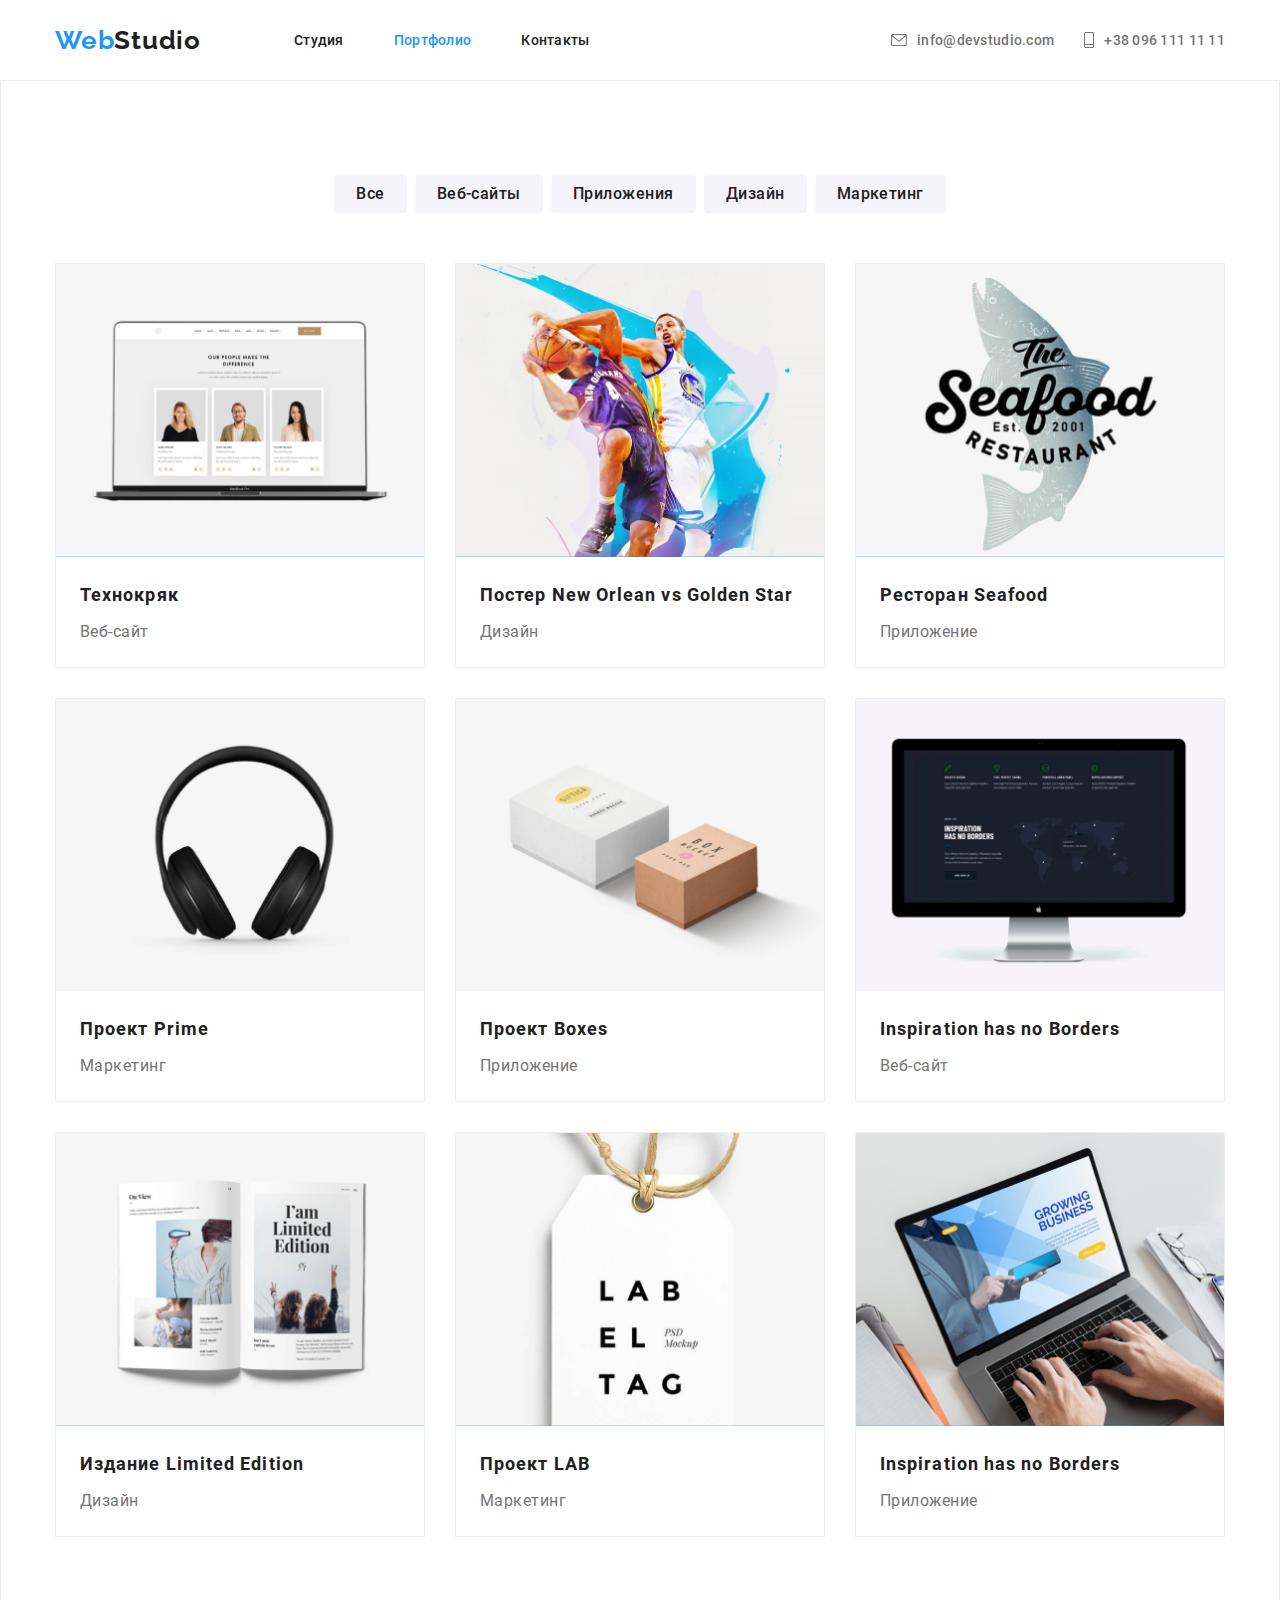
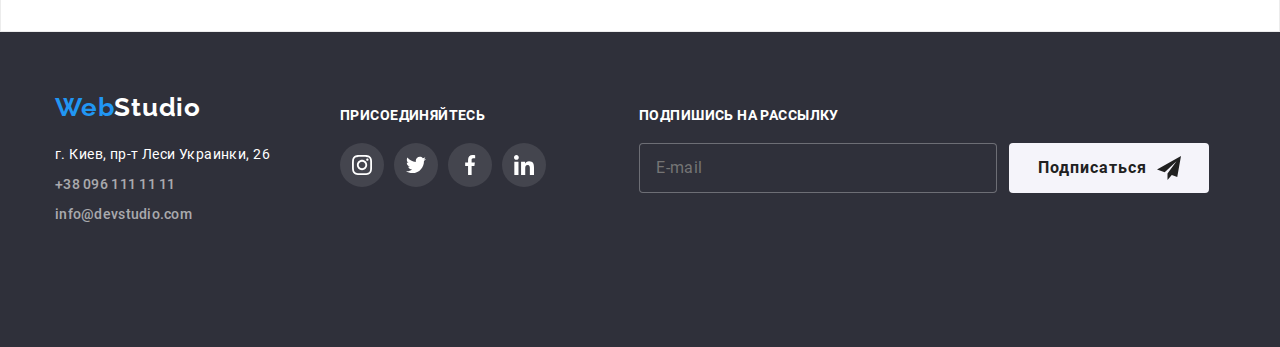
==== portfolio.html @ 81934bb7 "создание репозитория8" ====
<!DOCTYPE html>
<html lang="ru">
  <head>
    <meta charset="UTF-8" />
    <meta name="viewport" content="width=device-width, initial-scale=1.0" />
    <title>эффективные решения для вашего бизнеса</title>
    <link
      href="https://fonts.googleapis.com/css2?family=Raleway:wght@700&display=swap"
      rel="stylesheet"
    />
    <link rel="stylesheet" href="./css/portfolio.min.css" />
  </head>

  <body>
    <header>
      <div class="container main-nav">
        <a href="./" lang="en" class="logo-style link"
          ><span class="logo-accent link">Web</span>Studio</a
        >
        <nav class="nav">
          <ul class="site-nav list">
            <li class="item">
              <a href="./index.html" class="link-nav link">Студия</a>
            </li>
            <li class="item">
              <a href="./portfolio.html" class="link link-nav current"
                >Портфолио</a
              >
            </li>
            <li class="item">
              <a href="" class="link link-nav">Контакты</a>
            </li>
          </ul>
        </nav>

        <ul class="auth-nav list">
          <li class="item">
            <a href="mailto:info@devstudio.com" class="link">
              <svg class="icon-nav envelope-icon">
                <use href="./icons/symbol-defs.svg#icon-envelope"></use></svg
              >info@devstudio.com
            </a>
          </li>
          <li class="item">
            <a href="tel:+380961111111" class="link">
              <svg class="icon-nav phone-icon">
                <use href="./icons/symbol-defs.svg#icon-phone"></use>
              </svg>
              +38 096 111 11 11</a
            >
          </li>
        </ul>
      </div>
    </header>

    <main>
      <section class="portfolio">
        <div class="container">
          <h2 hidden>Портфолио-навигация</h2>
          <ul class="list-nav current list">
            <li class="btn-portfolio">
              <button type="button" class="btn">Все</button>
            </li>
            <li class="btn-portfolio">
              <button type="button" class="btn">Веб-сайты</button>
            </li>
            <li class="btn-portfolio">
              <button type="button" class="btn">Приложения</button>
            </li>
            <li class="btn-portfolio">
              <button type="button" class="btn">Дизайн</button>
            </li>
            <li class="btn-portfolio">
              <button type="button" class="btn">Маркетинг</button>
            </li>
          </ul>

          <h1 hidden>Портфолио</h1>
          <ul class="list flex-container">
            <li class="box">
              <a href="" class="project">
                <div class="box-thumb">
                  <img
                    src="./img/img-portfolio/tehnokhr.jpg"
                    alt="Технокряк"
                    width="370"
                    height="294"
                  />
                  <div class="box-overlay">
                    <article class="article-portfolio">
                      Технокряк это современная площадка распространения
                      коронавируса. Компании используют эту платформу для
                      цифрового шпионажа и атак на защищённые сервера
                      конкурентов.
                    </article>
                  </div>
                </div>
                <div class="description">
                  <h3 class="project-title">Технокряк</h3>
                  <p class="project-description">Веб-сайт</p>
                </div>
              </a>
            </li>

            <li class="box">
              <a href="" class="project">
                <div class="box-thumb">
                  <img
                    src="./img/img-portfolio/poster.jpg"
                    alt="New Orlean vs Golden Star"
                    width="370"
                    height="294"
                  />
                  <div class="box-overlay">
                    <article class="article-portfolio">
                      Технокряк это современная площадка распространения
                      коронавируса. Компании используют эту платформу для
                      цифрового шпионажа и атак на защищённые сервера
                      конкурентов.
                    </article>
                  </div>
                </div>
                <div class="description">
                  <h3 class="project-title">
                    Постер <span lang="en">New Orlean vs Golden Star</span>
                  </h3>
                  <p class="project-description">Дизайн</p>
                </div>
              </a>
            </li>

            <li class="box">
              <a href="" class="project">
                <div class="box-thumb">
                  <img
                    src="./img/img-portfolio/restoran.jpg"
                    alt="Ресторан Seafood"
                    width="370"
                    height="294"
                  />
                  <div class="box-overlay">
                    <article class="article-portfolio">
                      Технокряк это современная площадка распространения
                      коронавируса. Компании используют эту платформу для
                      цифрового шпионажа и атак на защищённые сервера
                      конкурентов.
                    </article>
                  </div>
                </div>
                <div class="description">
                  <h3 class="project-title">
                    Ресторан <span lang="en">Seafood</span>
                  </h3>
                  <p class="project-description">Приложение</p>
                </div>
              </a>
            </li>

            <li class="box">
              <a href="" class="project">
                <div class="box-thumb">
                  <img
                    src="./img/img-portfolio/prime.jpg"
                    alt="Проект Prime"
                    width="370"
                    height="294"
                  />
                  <div class="box-overlay">
                    <article class="article-portfolio">
                      Технокряк это современная площадка распространения
                      коронавируса. Компании используют эту платформу для
                      цифрового шпионажа и атак на защищённые сервера
                      конкурентов.
                    </article>
                  </div>
                </div>
                <div class="description">
                  <h3 class="project-title">
                    Проект <span lang="en">Prime</span>
                  </h3>
                  <p class="project-description">Маркетинг</p>
                </div>
              </a>
            </li>

            <li class="box">
              <a href="" class="project">
                <div class="box-thumb">
                  <img
                    src="./img/img-portfolio/boxes.jpg"
                    alt="Проект Boxes"
                    width="370"
                    height="294"
                  />
                  <div class="box-overlay">
                    <article class="article-portfolio">
                      Технокряк это современная площадка распространения
                      коронавируса. Компании используют эту платформу для
                      цифрового шпионажа и атак на защищённые сервера
                      конкурентов.
                    </article>
                  </div>
                </div>
                <div class="description">
                  <h3 class="project-title">
                    Проект <span lang="en">Boxes</span>
                  </h3>
                  <p class="project-description">Приложение</p>
                </div>
              </a>
            </li>

            <li class="box">
              <a href="" class="project">
                <div class="box-thumb">
                  <img
                    src="./img/img-portfolio/inspiration.jpg"
                    alt="Inspiration has no Borders"
                    width="370"
                    height="294"
                  />
                  <div class="box-overlay">
                    <article class="article-portfolio">
                      Технокряк это современная площадка распространения
                      коронавируса. Компании используют эту платформу для
                      цифрового шпионажа и атак на защищённые сервера
                      конкурентов.
                    </article>
                  </div>
                </div>
                <div class="description">
                  <h3 lang="en" class="project-title">
                    Inspiration has no Borders
                  </h3>
                  <p class="project-description">Веб-сайт</p>
                </div>
              </a>
            </li>

            <li class="box">
              <a href="" class="project">
                <div class="box-thumb">
                  <img
                    src="./img/img-portfolio/izdanie.jpg"
                    alt="Дизайн Limited Edition"
                    width="370"
                    height="294"
                  />
                  <div class="box-overlay">
                    <article class="article-portfolio">
                      Технокряк это современная площадка распространения
                      коронавируса. Компании используют эту платформу для
                      цифрового шпионажа и атак на защищённые сервера
                      конкурентов.
                    </article>
                  </div>
                </div>
                <div class="description">
                  <h3 class="project-title">
                    Издание <span lang="en">Limited Edition</span>
                  </h3>
                  <p class="project-description">Дизайн</p>
                </div>
              </a>
            </li>

            <li class="box">
              <a href="" class="project">
                <div class="box-thumb">
                  <img
                    src="./img/img-portfolio/lab.jpg"
                    alt="Проект LAB"
                    width="370"
                    height="294"
                  />
                  <div class="box-overlay">
                    <article class="article-portfolio">
                      Технокряк это современная площадка распространения
                      коронавируса. Компании используют эту платформу для
                      цифрового шпионажа и атак на защищённые сервера
                      конкурентов.
                    </article>
                  </div>
                </div>
                <div class="description">
                  <h3 class="project-title">
                    Проект <span lang="en">LAB</span>
                  </h3>
                  <p class="project-description">Маркетинг</p>
                </div>
              </a>
            </li>

            <li class="box">
              <a href="" class="project">
                <div class="box-thumb">
                  <img
                    src="./img/img-portfolio/buisness.jpg"
                    alt="Inspiration has no Borders"
                    width="370"
                    height="294"
                  />
                  <div class="box-overlay">
                    <article class="article-portfolio">
                      Технокряк это современная площадка распространения
                      коронавируса. Компании используют эту платформу для
                      цифрового шпионажа и атак на защищённые сервера
                      конкурентов.
                    </article>
                  </div>
                </div>
                <div class="description">
                  <h3 lang="en" class="project-title">
                    Inspiration has no Borders
                  </h3>
                  <p class="project-description">Приложение</p>
                </div>
              </a>
            </li>
          </ul>
        </div>
      </section>
    </main>

    <footer class="footer-css">
      <div class="container">
        <div class="left-footer">
          <a href="./" lang="en" class="logo-style footer link"
            ><span class="logo-accent link">Web</span>Studio</a
          >
          <address class="adress">
            <p class="adress-footer">г. Киев, пр-т Леси Украинки, 26</p>
            <ul class="list footer-adress">
              <li class="contact-footer">
                <a href="tel:+380961111111" class="link link-contact"
                  >+38 096 111 11 11</a
                >
              </li>
              <li class="contact-footer">
                <a href="mailto:info@devstudio.com" class="link link-contact"
                  >info@devstudio.com</a
                >
              </li>
            </ul>
          </address>
        </div>
        <div class="social-net">
          <p class="join">присоединяйтесь</p>
          <ul class="list social-icons">
            <li class="social-icons-item">
              <a
                class="social-icons-link icons-footer"
                href="https://instagram.com/"
                target="_blank"
                rel="noopener noreferer"
                aria-label="Instagram"
              >
                <svg class="social-icons-svg footer-svg">
                  <use href="./icons/symbol-defs.svg#icon-instagram"></use>
                </svg>
              </a>
            </li>
            <li class="social-icons-item">
              <a
                class="social-icons-link icons-footer"
                href="https://twitter.com/"
                target="_blank"
                rel="noopener noreferer"
                aria-label="Twitter"
              >
                <svg class="social-icons-svg footer-svg">
                  <use href="./icons/symbol-defs.svg#icon-twitter"></use>
                </svg>
              </a>
            </li>
            <li class="social-icons-item">
              <a
                class="social-icons-link icons-footer"
                href="https://facebook.com/"
                target="_blank"
                rel="noopener noreferer"
                aria-label="Facebook"
              >
                <svg class="social-icons-svg footer-svg">
                  <use href="./icons/symbol-defs.svg#icon-facebook"></use>
                </svg>
              </a>
            </li>
            <li class="social-icons-item">
              <a
                class="social-icons-link icons-footer"
                href="https://linkedin.com/"
                target="_blank"
                rel="noopener noreferer"
                aria-label="Linkedin"
              >
                <svg class="social-icons-svg footer-svg">
                  <use href="./icons/symbol-defs.svg#icon-linkedin"></use>
                </svg>
              </a>
            </li>
          </ul>
        </div>
        <div class="subscribe">
          <p class="join">Подпишись на рассылку</p>
          <form class="form subscribe-form" autocomplete="off">
            <input
              type=" text"
              name="mailing"
              id="mailing"
              placeholder="E-mail"
              class="mailing-input"
            />
            <button type="submit" class="mailing-btn">
              Подписаться
              <svg class="send-icon">
                <use href="./icons/symbol-defs.svg#icon-send"></use>
              </svg>
            </button>
          </form>
        </div>
      </div>
    </footer>
  </body>
</html>
---- css/portfolio.min.css ----
/*! normalize.css v8.0.1 | MIT License | github.com/necolas/normalize.css */html{line-height:1.15;-webkit-text-size-adjust:100%}body{margin:0}main{display:block}h1{font-size:2em;margin:0.67em 0}hr{box-sizing:content-box;height:0;overflow:visible}pre{font-family:monospace, monospace;font-size:1em}a{background-color:transparent}abbr[title]{border-bottom:none;text-decoration:underline;text-decoration:underline dotted}b,strong{font-weight:bolder}code,kbd,samp{font-family:monospace, monospace;font-size:1em}small{font-size:80%}sub,sup{font-size:75%;line-height:0;position:relative;vertical-align:baseline}sub{bottom:-0.25em}sup{top:-0.5em}img{border-style:none}button,input,optgroup,select,textarea{font-family:inherit;font-size:100%;line-height:1.15;margin:0}button,input{overflow:visible}button,select{text-transform:none}button,[type="button"],[type="reset"],[type="submit"]{-webkit-appearance:button}button::-moz-focus-inner,[type="button"]::-moz-focus-inner,[type="reset"]::-moz-focus-inner,[type="submit"]::-moz-focus-inner{border-style:none;padding:0}button:-moz-focusring,[type="button"]:-moz-focusring,[type="reset"]:-moz-focusring,[type="submit"]:-moz-focusring{outline:1px dotted ButtonText}fieldset{padding:0.35em 0.75em 0.625em}legend{box-sizing:border-box;color:inherit;display:table;max-width:100%;padding:0;white-space:normal}progress{vertical-align:baseline}textarea{overflow:auto}[type="checkbox"],[type="radio"]{box-sizing:border-box;padding:0}[type="number"]::-webkit-inner-spin-button,[type="number"]::-webkit-outer-spin-button{height:auto}[type="search"]{-webkit-appearance:textfield;outline-offset:-2px}[type="search"]::-webkit-search-decoration{-webkit-appearance:none}::-webkit-file-upload-button{-webkit-appearance:button;font:inherit}details{display:block}summary{display:list-item}template{display:none}[hidden]{display:none}@font-face{font-family:"Roboto";font-style:normal;font-weight:400;src:url("../fonts/roboto/roboto/roboto-v20-latin_cyrillic-regular.eot");src:local("Roboto"),local("Roboto-Regular"),url("../fonts/roboto/roboto-v20-latin_cyrillic-regular.eot?#iefix") format("embedded-opentype"),url("../fonts/roboto/roboto-v20-latin_cyrillic-regular.woff2") format("woff2"),url("../fonts/roboto/roboto-v20-latin_cyrillic-regular.woff") format("woff"),url("../fonts/roboto/roboto-v20-latin_cyrillic-regular.ttf") format("truetype"),url("../fonts/roboto/roboto-v20-latin_cyrillic-regular.svg#Roboto") format("svg")}@font-face{font-family:"Roboto";font-style:normal;font-weight:500;src:url("../fonts/roboto/roboto-v20-latin_cyrillic-500.eot");src:local("Roboto Medium"),local("Roboto-Medium"),url("../fonts/roboto/roboto-v20-latin_cyrillic-500.eot?#iefix") format("embedded-opentype"),url("../fonts/roboto/roboto-v20-latin_cyrillic-500.woff2") format("woff2"),url("../fonts/roboto/roboto-v20-latin_cyrillic-500.woff") format("woff"),url("../fonts/roboto/roboto-v20-latin_cyrillic-500.ttf") format("truetype"),url("../fonts/roboto/roboto-v20-latin_cyrillic-500.svg#Roboto") format("svg")}@font-face{font-family:"Roboto";font-style:normal;font-weight:700;src:url("../fonts/roboto/roboto-v20-latin_cyrillic-700.eot");src:local("Roboto Bold"),local("Roboto-Bold"),url("../fonts/roboto/roboto-v20-latin_cyrillic-700.eot?#iefix") format("embedded-opentype"),url("../fonts/roboto/roboto-v20-latin_cyrillic-700.woff2") format("woff2"),url("../fonts/roboto/roboto-v20-latin_cyrillic-700.woff") format("woff"),url("../fonts/roboto/roboto-v20-latin_cyrillic-700.ttf") format("truetype"),url("../fonts/roboto/roboto-v20-latin_cyrillic-700.svg#Roboto") format("svg")}@font-face{font-family:"Roboto";font-style:normal;font-weight:900;src:url("../fonts/roboto/roboto-v20-latin_cyrillic-900.eot");src:local("Roboto Black"),local("Roboto-Black"),url("../fonts/roboto/roboto-v20-latin_cyrillic-900.eot?#iefix") format("embedded-opentype"),url("../fonts/roboto/roboto-v20-latin_cyrillic-900.woff2") format("woff2"),url("../fonts/roboto/roboto-v20-latin_cyrillic-900.woff") format("woff"),url("../fonts/roboto/roboto-v20-latin_cyrillic-900.ttf") format("truetype"),url("../fonts/roboto/roboto-v20-latin_cyrillic-900.svg#Roboto") format("svg")}html{box-sizing:border-box}*,*::before,*::after{box-sizing:inherit}img{display:block;max-width:100%;height:auto}h1,h2,h3,p{margin-top:0}h1,h2{text-align:center}.container{width:1200px;padding-left:15px;padding-right:15px;margin-left:auto;margin-right:auto;margin-top:0;margin-bottom:0}body{max-width:100%;margin:auto}.text{color:#757575;font-family:"Roboto",sans-serif;font-style:normal;font-weight:400;font-size:14px;line-height:1.714;letter-spacing:0.03em;margin-bottom:0;height:75px}.link{color:#757575;text-decoration:none;font-family:"Roboto",sans-serif;font-style:normal;font-weight:500;font-size:14px;line-height:1.17;letter-spacing:0.02em;transition:color 250ms cubic-bezier(0.4, 0, 0.2, 1)}.link:hover,.link:focus{color:#2196f3;transition:color 250ms cubic-bezier(0.4, 0, 0.2, 1)}.list{list-style:none;padding:0px;margin:0px;display:flex;flex-wrap:wrap}.section-title{margin-top:0px;margin-bottom:50px;font-family:"Roboto",sans-serif;font-style:normal;font-weight:700;font-size:36px;line-height:1.17;letter-spacing:0.03em;color:#212121}.btn{font-family:"Roboto",sans-serif;font-style:normal;font-weight:500;font-size:16px;line-height:1.62;letter-spacing:0.03em;padding:6px 22px;background-color:#f5f4fa;color:#212121;border-radius:4px;height:38px;border:none;transition:color 250ms cubic-bezier(0.4, 0, 0.2, 1),background-color 250ms cubic-bezier(0.4, 0, 0.2, 1),box-shadow 250ms cubic-bezier(0.4, 0, 0.2, 1)}.btn:hover,.btn:focus{box-shadow:0px 3px 1px rgba(0,0,0,0.1),0px 1px 2px rgba(0,0,0,0.08),0px 2px 2px rgba(0,0,0,0.12);background-color:#2196f3;color:#fff;outline:none;transition:color 250ms cubic-bezier(0.4, 0, 0.2, 1),background-color 250ms cubic-bezier(0.4, 0, 0.2, 1),box-shadow 250ms cubic-bezier(0.4, 0, 0.2, 1)}.site-nav .link-nav.current{color:#2196f3}.site-nav,.nav-logo{display:flex;align-items:center}.site-nav .link{display:block;padding-bottom:32px;padding-top:32px}.site-nav .item{display:flex;margin-right:50px}.site-nav .item:last-child{margin-right:0}.nav{margin-left:93px}.auth-nav{display:flex;margin-left:auto}.auth-nav .link{display:inline-flex;align-items:center;padding-top:21px;padding-bottom:21px}.auth-nav .item+.item{margin-left:30px}.main-nav{display:flex;align-items:center}.site-nav{display:flex;align-items:center}.link-nav{position:relative;display:inline-flex;color:#212121}.link-nav::after{content:"";position:absolute;left:0;bottom:0;display:block;width:100%;height:4px;border-radius:2px;background-color:#2196f3;transform:scale(0);transition:transform 250ms cubic-bezier(0.4, 0, 0.2, 1)}.link-nav:focus::after,.link-nav:hover::after{transform:scaleX(1)}.icon-nav{display:inline-block;align-items:center;justify-content:center;margin-right:10px;fill:#757575;transition:fill 250ms cubic-bezier(0.4, 0, 0.2, 1)}.envelope-icon{width:16px;height:12px}.auth-nav .link:hover .envelope-icon,.auth-nav .link:focus .envelope-icon{fill:#2196f3;transition:fill 250ms cubic-bezier(0.4, 0, 0.2, 1)}.phone-icon{width:10px;height:16px}.auth-nav .link:hover .phone-icon,.auth-nav .link:focus .phone-icon{fill:#2196f3;transition:fill 250ms cubic-bezier(0.4, 0, 0.2, 1)}.logo-style{display:block;font-family:"Raleway", sans-serif;font-style:normal;font-weight:700;font-size:26px;line-height:1.19;letter-spacing:0.03em;color:#212121;height:31px}.logo-style.footer{color:#fff;margin-bottom:20px}.logo-accent.link{color:#2196f3;font-family:"Raleway", sans-serif;font-style:normal;font-weight:700;font-size:26px;line-height:1.19;letter-spacing:0.03em}.social-icons{display:flex;padding-left:32px;margin-top:16px}.social-icons-link{display:flex;justify-content:center;align-items:center;width:44px;height:44px;background-color:#fff;border-radius:50%;transition:background-color 250ms cubic-bezier(0.4, 0, 0.2, 1)}.social-icons-link:hover,.social-icons-link:focus{background-color:#2196f3;transition:background-color 250ms cubic-bezier(0.4, 0, 0.2, 1)}.social-icons-svg{width:20px;height:20px;fill:#afb1b8;transition:fill 250ms cubic-bezier(0.4, 0, 0.2, 1)}.social-icons-link:hover .social-icons-svg,.social-icons-link:focus .social-icons-svg{fill:#fff;transition:fill 250ms cubic-bezier(0.4, 0, 0.2, 1)}.social-icons-item:not(:last-child){margin-right:10px}.adress{font-family:"Roboto",sans-serif;font-style:normal;font-weight:400;font-size:14px;line-height:1.71;letter-spacing:0.03em;height:81px}.adress-footer{color:#fff;margin-bottom:0;height:21px}.footer-css{font-family:"Roboto",sans-serif;font-style:normal;font-weight:400;font-size:14px;line-height:1.71;letter-spacing:0.03em;background-color:#2f303a;padding-bottom:60px}.left-footer{padding-top:60px}.footer-adress{display:inline-block;margin-top:9px}.footer-css .container{display:flex}.link-contact{color:rgba(255,255,255,0.6)}.contact-footer{margin-bottom:9px;height:21px}.contact-footer:last-child{margin-bottom:0}.icons-footer{background-color:rgba(255,255,255,0.1);transition:background-color 250ms cubic-bezier(0.4, 0, 0.2, 1)}.footer-svg{fill:#fff}.social-net{margin-left:70px;padding-top:72px}.social-net .social-icons{padding-left:0;margin-top:0}.join{display:inline-block;font-family:"Roboto",sans-serif;font-style:normal;font-weight:700;font-size:14px;line-height:1.143;letter-spacing:0.03em;text-transform:uppercase;color:#fff;height:16px;margin-bottom:20px}.subscribe{margin-left:93px;margin-right:0;padding-top:72px;padding-bottom:94px}.subscribe-form{display:flex;padding:0}.mailing-input{font-family:"Roboto",sans-serif;font-style:normal;font-weight:400;font-size:16px;line-height:1.25;display:flex;width:358px;height:50px;align-items:center;letter-spacing:0.03em;background-color:#2f303a;color:rgba(255,255,255,0.6);border-radius:4px;border:1px solid rgba(255,255,255,0.3);padding-left:16px;padding-right:0;padding-top:0;padding-bottom:0;outline:none;transition:border-color 250ms cubic-bezier(0.4, 0, 0.2, 1)}.mailing-input:focus,.mailing-input:not(:placeholder-shown){border-color:#2196f3;transition:border-color 250ms cubic-bezier(0.4, 0, 0.2, 1)}.mailing-btn{position:relative;font-family:"Roboto",sans-serif;font-style:normal;font-weight:700;font-size:16px;line-height:1.875;text-align:center;letter-spacing:0.06em;padding:10px 32px;background-color:#f5f4fa;color:#212121;border-radius:4px;border-width:0;width:200px;height:50px;padding-left:29px;padding-right:62px;padding-top:10px;padding-bottom:10px;margin-left:12px;transition:background-color 250ms cubic-bezier(0.4, 0, 0.2, 1),color 250ms cubic-bezier(0.4, 0, 0.2, 1),box-shadow 250ms cubic-bezier(0.4, 0, 0.2, 1)}.mailing-btn:hover,.mailing-btn:focus{background-color:#2196f3;color:#fff;outline:none;box-shadow:0px 4px 4px rgba(0,0,0,0.15);transition:background-color 250ms cubic-bezier(0.4, 0, 0.2, 1),color 250ms cubic-bezier(0.4, 0, 0.2, 1),box-shadow 250ms cubic-bezier(0.4, 0, 0.2, 1)}.mailing-btn:hover .send-icon,.mailing-btn:focus .send-icon{fill:#fff;transition:fill 250ms cubic-bezier(0.4, 0, 0.2, 1)}.send-icon{position:absolute;right:28px;bottom:13px;width:24px;height:24px;fill:#212121;transition:fill 250ms cubic-bezier(0.4, 0, 0.2, 1)}.list-nav{display:inline-block;display:flex;flex-wrap:wrap;text-align:center;justify-content:center}.btn-portfolio{margin-right:8px;transition:color 250ms cubic-bezier(0.4, 0, 0.2, 1),background-color 250ms cubic-bezier(0.4, 0, 0.2, 1)}.btn-portfolio:last-child{margin-right:0}.portfolio{padding-top:94px;padding-bottom:94px;border:1px solid #ececec}.project{display:block;text-decoration:none}.project:hover,.project:focus{transition:box-shadow 250ms cubic-bezier(0.4, 0, 0.2, 1);box-shadow:0px 1px 1px rgba(0,0,0,0.12),0px 4px 4px rgba(0,0,0,0.06),1px 4px 6px rgba(0,0,0,0.16)}.description{padding-left:24px;padding-top:20px;padding-bottom:20px;text-align:left}.project-title{font-family:"Roboto",sans-serif;font-style:normal;font-weight:700;font-size:18px;line-height:2;letter-spacing:0.06em;color:#212121;height:36px;margin-bottom:0}.project-description{font-family:"Roboto",sans-serif;font-style:normal;font-weight:400;font-size:16px;line-height:1.87;letter-spacing:0.03em;color:#757575;height:30px;margin-bottom:0;margin-top:4px}.flex-container{display:flex;flex-wrap:wrap;margin-top:50px}.box{margin-right:30px;margin-bottom:30px;background:#ffffff;width:370px;text-align:center;padding-bottom:0;border:1px solid #eeeeee}.box:nth-child(3n){margin-right:0}.box:nth-last-child(-n+3){margin-bottom:0}.box-thumb{position:relative;display:flex;overflow:hidden}.box-overlay{position:absolute;top:0;left:0;width:100%;height:100%;background-color:#2196f3;opacity:0.5;transform:translateY(100%);transition:transform 250ms cubic-bezier(0.4, 0, 0.2, 1)}.project:hover .box-overlay,.project:focus .box-overlay{opacity:0.9;transform:translateY(0)}.article-portfolio{position:absolute;left:50%;top:50%;transform:translate(-50%, -50%);opacity:0;display:inline-block;width:322px;height:168px;text-align:left;justify-content:center;font-family:"Roboto",sans-serif;font-style:normal;font-weight:normal;font-size:18px;line-height:1.56;letter-spacing:0.03em;color:#fff}.project:hover .article-portfolio,.project:focus .article-portfolio{opacity:1;transition:opacity 250ms cubic-bezier(0.4, 0, 0.2, 1)}
/*# sourceMappingURL=portfolio.min.css.map */
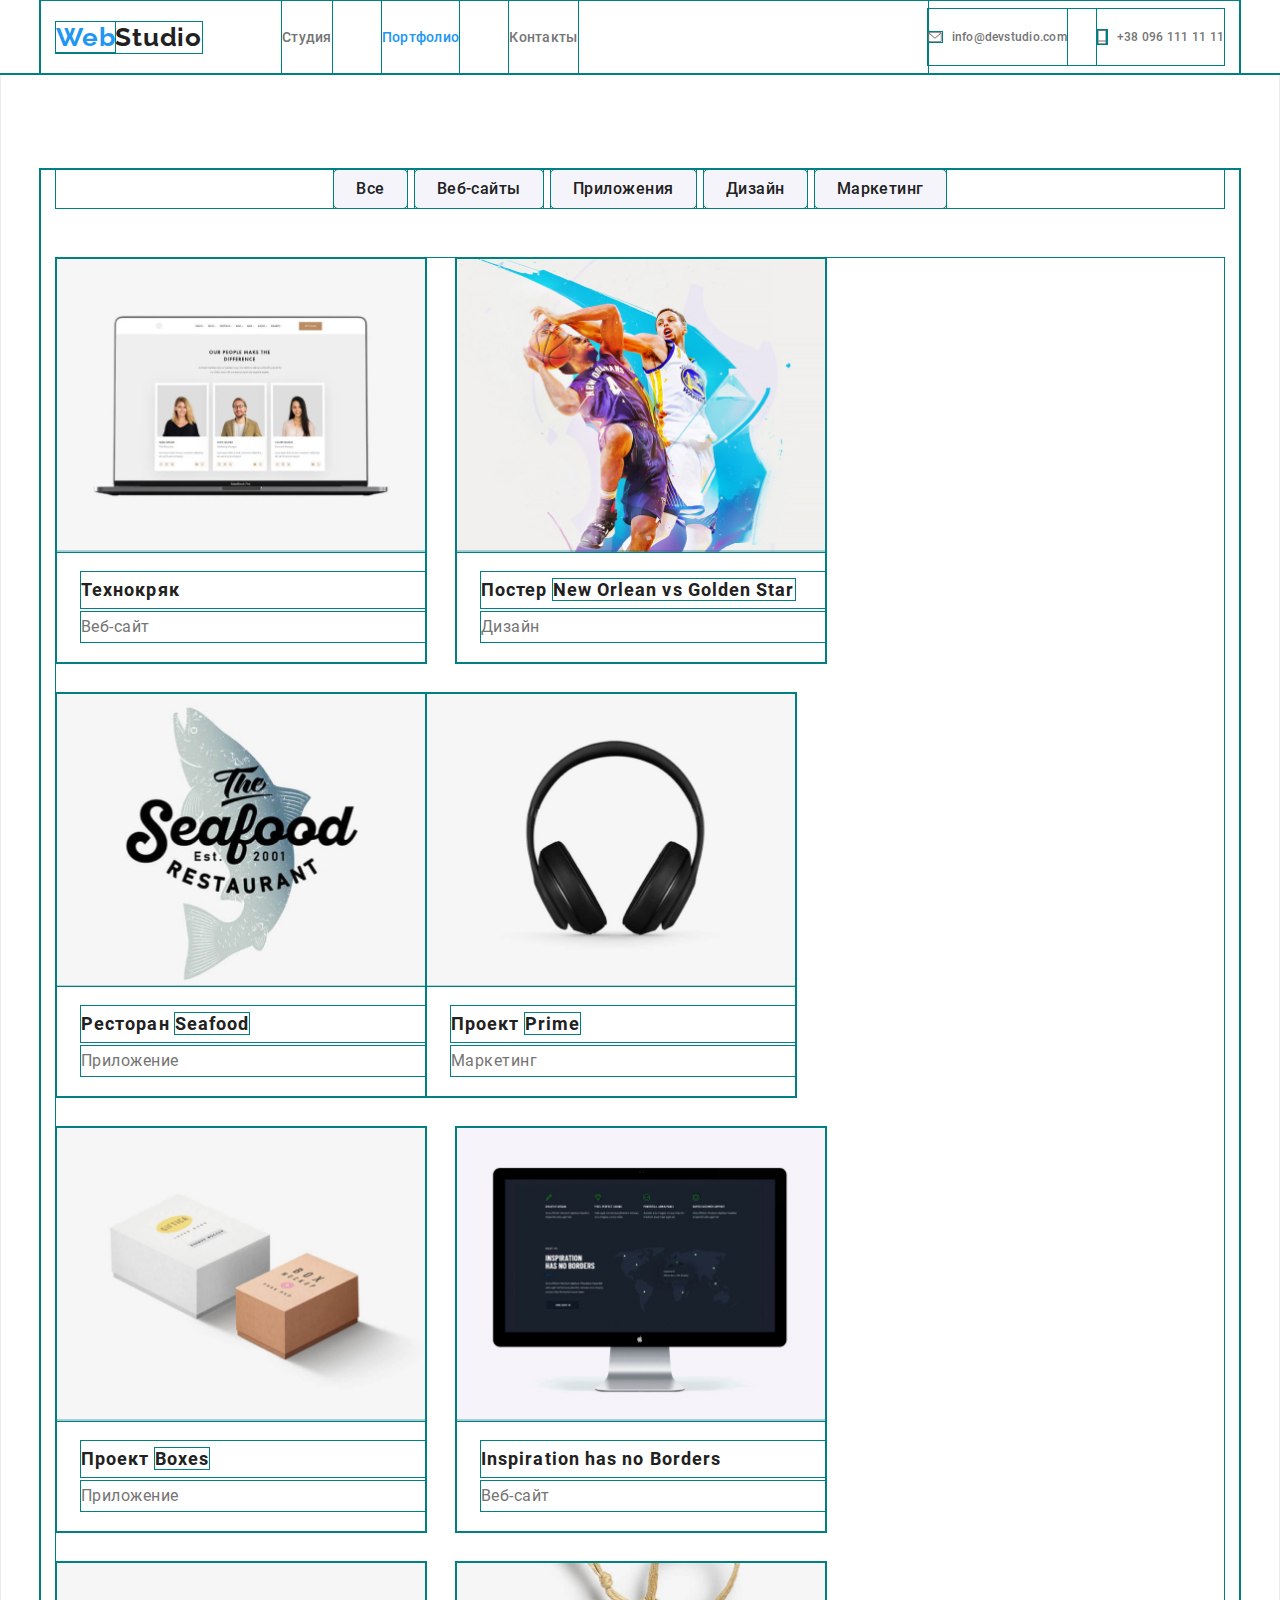
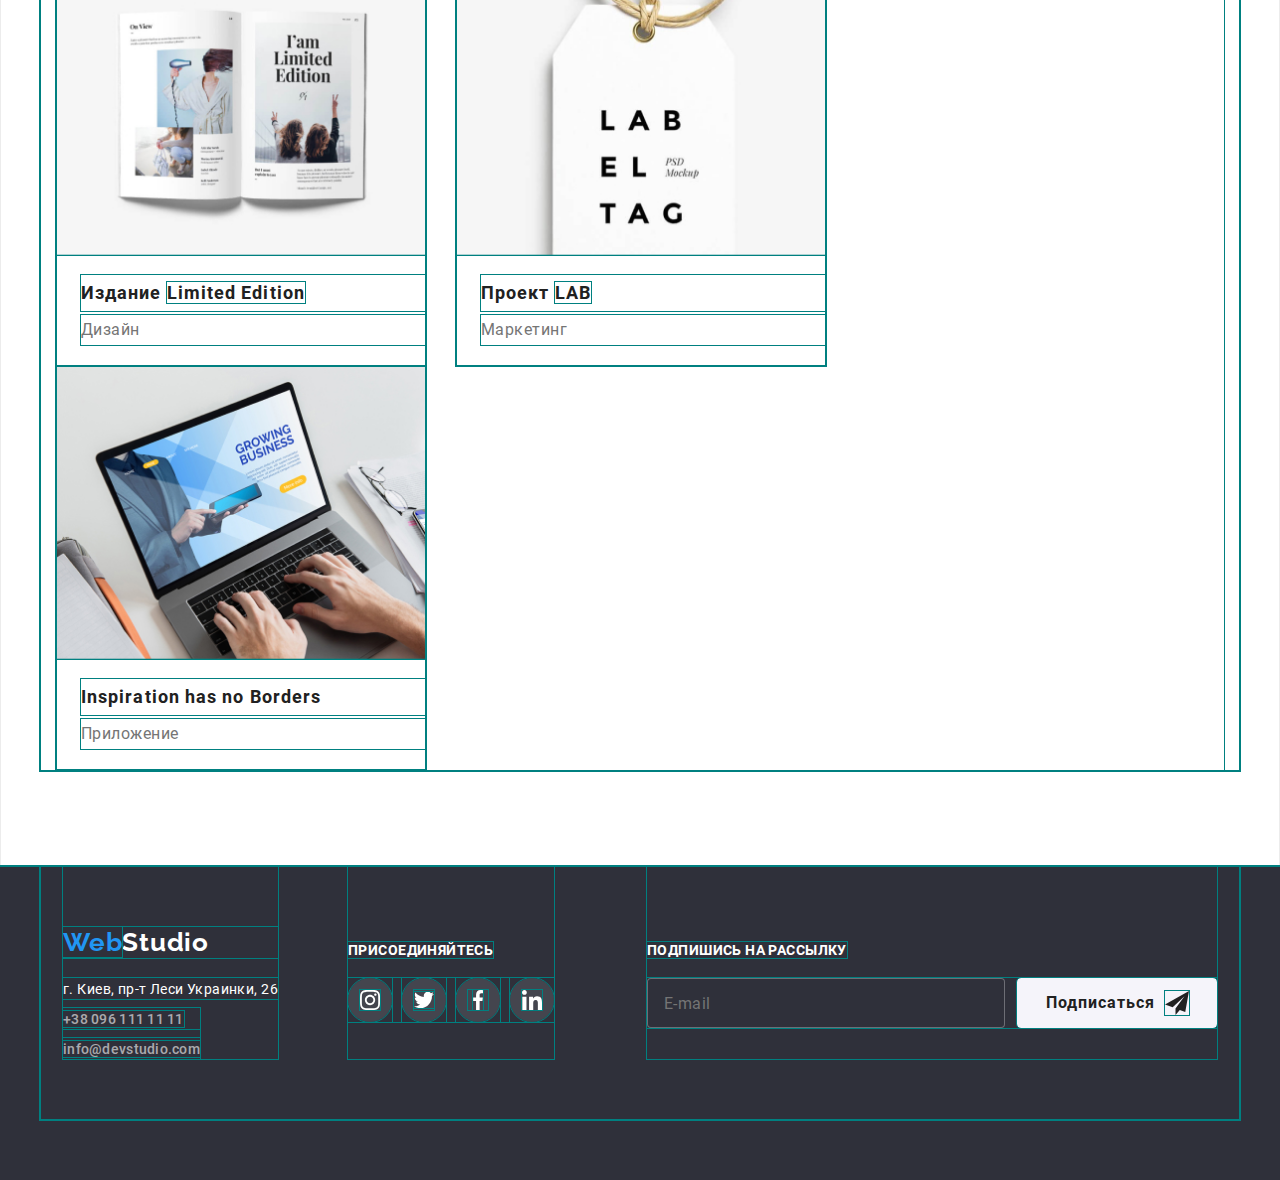
==== commit 1cff68a3: "modal-adapt" ====
--- a/portfolio.html
+++ b/portfolio.html
@@ -34,14 +34,14 @@
         </nav>
 
         <ul class="auth-nav list">
-          <li class="item">
+          <li class="auth-item">
             <a href="mailto:info@devstudio.com" class="link">
               <svg class="icon-nav envelope-icon">
                 <use href="./icons/symbol-defs.svg#icon-envelope"></use></svg
               >info@devstudio.com
             </a>
           </li>
-          <li class="item">
+          <li class="auth-item">
             <a href="tel:+380961111111" class="link">
               <svg class="icon-nav phone-icon">
                 <use href="./icons/symbol-defs.svg#icon-phone"></use>
--- a/css/portfolio.min.css
+++ b/css/portfolio.min.css
@@ -1,2 +1,2 @@
-/*! normalize.css v8.0.1 | MIT License | github.com/necolas/normalize.css */html{line-height:1.15;-webkit-text-size-adjust:100%}body{margin:0}main{display:block}h1{font-size:2em;margin:0.67em 0}hr{box-sizing:content-box;height:0;overflow:visible}pre{font-family:monospace, monospace;font-size:1em}a{background-color:transparent}abbr[title]{border-bottom:none;text-decoration:underline;text-decoration:underline dotted}b,strong{font-weight:bolder}code,kbd,samp{font-family:monospace, monospace;font-size:1em}small{font-size:80%}sub,sup{font-size:75%;line-height:0;position:relative;vertical-align:baseline}sub{bottom:-0.25em}sup{top:-0.5em}img{border-style:none}button,input,optgroup,select,textarea{font-family:inherit;font-size:100%;line-height:1.15;margin:0}button,input{overflow:visible}button,select{text-transform:none}button,[type="button"],[type="reset"],[type="submit"]{-webkit-appearance:button}button::-moz-focus-inner,[type="button"]::-moz-focus-inner,[type="reset"]::-moz-focus-inner,[type="submit"]::-moz-focus-inner{border-style:none;padding:0}button:-moz-focusring,[type="button"]:-moz-focusring,[type="reset"]:-moz-focusring,[type="submit"]:-moz-focusring{outline:1px dotted ButtonText}fieldset{padding:0.35em 0.75em 0.625em}legend{box-sizing:border-box;color:inherit;display:table;max-width:100%;padding:0;white-space:normal}progress{vertical-align:baseline}textarea{overflow:auto}[type="checkbox"],[type="radio"]{box-sizing:border-box;padding:0}[type="number"]::-webkit-inner-spin-button,[type="number"]::-webkit-outer-spin-button{height:auto}[type="search"]{-webkit-appearance:textfield;outline-offset:-2px}[type="search"]::-webkit-search-decoration{-webkit-appearance:none}::-webkit-file-upload-button{-webkit-appearance:button;font:inherit}details{display:block}summary{display:list-item}template{display:none}[hidden]{display:none}@font-face{font-family:"Roboto";font-style:normal;font-weight:400;src:url("../fonts/roboto/roboto/roboto-v20-latin_cyrillic-regular.eot");src:local("Roboto"),local("Roboto-Regular"),url("../fonts/roboto/roboto-v20-latin_cyrillic-regular.eot?#iefix") format("embedded-opentype"),url("../fonts/roboto/roboto-v20-latin_cyrillic-regular.woff2") format("woff2"),url("../fonts/roboto/roboto-v20-latin_cyrillic-regular.woff") format("woff"),url("../fonts/roboto/roboto-v20-latin_cyrillic-regular.ttf") format("truetype"),url("../fonts/roboto/roboto-v20-latin_cyrillic-regular.svg#Roboto") format("svg")}@font-face{font-family:"Roboto";font-style:normal;font-weight:500;src:url("../fonts/roboto/roboto-v20-latin_cyrillic-500.eot");src:local("Roboto Medium"),local("Roboto-Medium"),url("../fonts/roboto/roboto-v20-latin_cyrillic-500.eot?#iefix") format("embedded-opentype"),url("../fonts/roboto/roboto-v20-latin_cyrillic-500.woff2") format("woff2"),url("../fonts/roboto/roboto-v20-latin_cyrillic-500.woff") format("woff"),url("../fonts/roboto/roboto-v20-latin_cyrillic-500.ttf") format("truetype"),url("../fonts/roboto/roboto-v20-latin_cyrillic-500.svg#Roboto") format("svg")}@font-face{font-family:"Roboto";font-style:normal;font-weight:700;src:url("../fonts/roboto/roboto-v20-latin_cyrillic-700.eot");src:local("Roboto Bold"),local("Roboto-Bold"),url("../fonts/roboto/roboto-v20-latin_cyrillic-700.eot?#iefix") format("embedded-opentype"),url("../fonts/roboto/roboto-v20-latin_cyrillic-700.woff2") format("woff2"),url("../fonts/roboto/roboto-v20-latin_cyrillic-700.woff") format("woff"),url("../fonts/roboto/roboto-v20-latin_cyrillic-700.ttf") format("truetype"),url("../fonts/roboto/roboto-v20-latin_cyrillic-700.svg#Roboto") format("svg")}@font-face{font-family:"Roboto";font-style:normal;font-weight:900;src:url("../fonts/roboto/roboto-v20-latin_cyrillic-900.eot");src:local("Roboto Black"),local("Roboto-Black"),url("../fonts/roboto/roboto-v20-latin_cyrillic-900.eot?#iefix") format("embedded-opentype"),url("../fonts/roboto/roboto-v20-latin_cyrillic-900.woff2") format("woff2"),url("../fonts/roboto/roboto-v20-latin_cyrillic-900.woff") format("woff"),url("../fonts/roboto/roboto-v20-latin_cyrillic-900.ttf") format("truetype"),url("../fonts/roboto/roboto-v20-latin_cyrillic-900.svg#Roboto") format("svg")}html{box-sizing:border-box}*,*::before,*::after{box-sizing:inherit}img{display:block;max-width:100%;height:auto}h1,h2,h3,p{margin-top:0}h1,h2{text-align:center}.container{width:1200px;padding-left:15px;padding-right:15px;margin-left:auto;margin-right:auto;margin-top:0;margin-bottom:0}body{max-width:100%;margin:auto}.text{color:#757575;font-family:"Roboto",sans-serif;font-style:normal;font-weight:400;font-size:14px;line-height:1.714;letter-spacing:0.03em;margin-bottom:0;height:75px}.link{color:#757575;text-decoration:none;font-family:"Roboto",sans-serif;font-style:normal;font-weight:500;font-size:14px;line-height:1.17;letter-spacing:0.02em;transition:color 250ms cubic-bezier(0.4, 0, 0.2, 1)}.link:hover,.link:focus{color:#2196f3;transition:color 250ms cubic-bezier(0.4, 0, 0.2, 1)}.list{list-style:none;padding:0px;margin:0px;display:flex;flex-wrap:wrap}.section-title{margin-top:0px;margin-bottom:50px;font-family:"Roboto",sans-serif;font-style:normal;font-weight:700;font-size:36px;line-height:1.17;letter-spacing:0.03em;color:#212121}.btn{font-family:"Roboto",sans-serif;font-style:normal;font-weight:500;font-size:16px;line-height:1.62;letter-spacing:0.03em;padding:6px 22px;background-color:#f5f4fa;color:#212121;border-radius:4px;height:38px;border:none;transition:color 250ms cubic-bezier(0.4, 0, 0.2, 1),background-color 250ms cubic-bezier(0.4, 0, 0.2, 1),box-shadow 250ms cubic-bezier(0.4, 0, 0.2, 1)}.btn:hover,.btn:focus{box-shadow:0px 3px 1px rgba(0,0,0,0.1),0px 1px 2px rgba(0,0,0,0.08),0px 2px 2px rgba(0,0,0,0.12);background-color:#2196f3;color:#fff;outline:none;transition:color 250ms cubic-bezier(0.4, 0, 0.2, 1),background-color 250ms cubic-bezier(0.4, 0, 0.2, 1),box-shadow 250ms cubic-bezier(0.4, 0, 0.2, 1)}.site-nav .link-nav.current{color:#2196f3}.site-nav,.nav-logo{display:flex;align-items:center}.site-nav .link{display:block;padding-bottom:32px;padding-top:32px}.site-nav .item{display:flex;margin-right:50px}.site-nav .item:last-child{margin-right:0}.nav{margin-left:93px}.auth-nav{display:flex;margin-left:auto}.auth-nav .link{display:inline-flex;align-items:center;padding-top:21px;padding-bottom:21px}.auth-nav .item+.item{margin-left:30px}.main-nav{display:flex;align-items:center}.site-nav{display:flex;align-items:center}.link-nav{position:relative;display:inline-flex;color:#212121}.link-nav::after{content:"";position:absolute;left:0;bottom:0;display:block;width:100%;height:4px;border-radius:2px;background-color:#2196f3;transform:scale(0);transition:transform 250ms cubic-bezier(0.4, 0, 0.2, 1)}.link-nav:focus::after,.link-nav:hover::after{transform:scaleX(1)}.icon-nav{display:inline-block;align-items:center;justify-content:center;margin-right:10px;fill:#757575;transition:fill 250ms cubic-bezier(0.4, 0, 0.2, 1)}.envelope-icon{width:16px;height:12px}.auth-nav .link:hover .envelope-icon,.auth-nav .link:focus .envelope-icon{fill:#2196f3;transition:fill 250ms cubic-bezier(0.4, 0, 0.2, 1)}.phone-icon{width:10px;height:16px}.auth-nav .link:hover .phone-icon,.auth-nav .link:focus .phone-icon{fill:#2196f3;transition:fill 250ms cubic-bezier(0.4, 0, 0.2, 1)}.logo-style{display:block;font-family:"Raleway", sans-serif;font-style:normal;font-weight:700;font-size:26px;line-height:1.19;letter-spacing:0.03em;color:#212121;height:31px}.logo-style.footer{color:#fff;margin-bottom:20px}.logo-accent.link{color:#2196f3;font-family:"Raleway", sans-serif;font-style:normal;font-weight:700;font-size:26px;line-height:1.19;letter-spacing:0.03em}.social-icons{display:flex;padding-left:32px;margin-top:16px}.social-icons-link{display:flex;justify-content:center;align-items:center;width:44px;height:44px;background-color:#fff;border-radius:50%;transition:background-color 250ms cubic-bezier(0.4, 0, 0.2, 1)}.social-icons-link:hover,.social-icons-link:focus{background-color:#2196f3;transition:background-color 250ms cubic-bezier(0.4, 0, 0.2, 1)}.social-icons-svg{width:20px;height:20px;fill:#afb1b8;transition:fill 250ms cubic-bezier(0.4, 0, 0.2, 1)}.social-icons-link:hover .social-icons-svg,.social-icons-link:focus .social-icons-svg{fill:#fff;transition:fill 250ms cubic-bezier(0.4, 0, 0.2, 1)}.social-icons-item:not(:last-child){margin-right:10px}.adress{font-family:"Roboto",sans-serif;font-style:normal;font-weight:400;font-size:14px;line-height:1.71;letter-spacing:0.03em;height:81px}.adress-footer{color:#fff;margin-bottom:0;height:21px}.footer-css{font-family:"Roboto",sans-serif;font-style:normal;font-weight:400;font-size:14px;line-height:1.71;letter-spacing:0.03em;background-color:#2f303a;padding-bottom:60px}.left-footer{padding-top:60px}.footer-adress{display:inline-block;margin-top:9px}.footer-css .container{display:flex}.link-contact{color:rgba(255,255,255,0.6)}.contact-footer{margin-bottom:9px;height:21px}.contact-footer:last-child{margin-bottom:0}.icons-footer{background-color:rgba(255,255,255,0.1);transition:background-color 250ms cubic-bezier(0.4, 0, 0.2, 1)}.footer-svg{fill:#fff}.social-net{margin-left:70px;padding-top:72px}.social-net .social-icons{padding-left:0;margin-top:0}.join{display:inline-block;font-family:"Roboto",sans-serif;font-style:normal;font-weight:700;font-size:14px;line-height:1.143;letter-spacing:0.03em;text-transform:uppercase;color:#fff;height:16px;margin-bottom:20px}.subscribe{margin-left:93px;margin-right:0;padding-top:72px;padding-bottom:94px}.subscribe-form{display:flex;padding:0}.mailing-input{font-family:"Roboto",sans-serif;font-style:normal;font-weight:400;font-size:16px;line-height:1.25;display:flex;width:358px;height:50px;align-items:center;letter-spacing:0.03em;background-color:#2f303a;color:rgba(255,255,255,0.6);border-radius:4px;border:1px solid rgba(255,255,255,0.3);padding-left:16px;padding-right:0;padding-top:0;padding-bottom:0;outline:none;transition:border-color 250ms cubic-bezier(0.4, 0, 0.2, 1)}.mailing-input:focus,.mailing-input:not(:placeholder-shown){border-color:#2196f3;transition:border-color 250ms cubic-bezier(0.4, 0, 0.2, 1)}.mailing-btn{position:relative;font-family:"Roboto",sans-serif;font-style:normal;font-weight:700;font-size:16px;line-height:1.875;text-align:center;letter-spacing:0.06em;padding:10px 32px;background-color:#f5f4fa;color:#212121;border-radius:4px;border-width:0;width:200px;height:50px;padding-left:29px;padding-right:62px;padding-top:10px;padding-bottom:10px;margin-left:12px;transition:background-color 250ms cubic-bezier(0.4, 0, 0.2, 1),color 250ms cubic-bezier(0.4, 0, 0.2, 1),box-shadow 250ms cubic-bezier(0.4, 0, 0.2, 1)}.mailing-btn:hover,.mailing-btn:focus{background-color:#2196f3;color:#fff;outline:none;box-shadow:0px 4px 4px rgba(0,0,0,0.15);transition:background-color 250ms cubic-bezier(0.4, 0, 0.2, 1),color 250ms cubic-bezier(0.4, 0, 0.2, 1),box-shadow 250ms cubic-bezier(0.4, 0, 0.2, 1)}.mailing-btn:hover .send-icon,.mailing-btn:focus .send-icon{fill:#fff;transition:fill 250ms cubic-bezier(0.4, 0, 0.2, 1)}.send-icon{position:absolute;right:28px;bottom:13px;width:24px;height:24px;fill:#212121;transition:fill 250ms cubic-bezier(0.4, 0, 0.2, 1)}.list-nav{display:inline-block;display:flex;flex-wrap:wrap;text-align:center;justify-content:center}.btn-portfolio{margin-right:8px;transition:color 250ms cubic-bezier(0.4, 0, 0.2, 1),background-color 250ms cubic-bezier(0.4, 0, 0.2, 1)}.btn-portfolio:last-child{margin-right:0}.portfolio{padding-top:94px;padding-bottom:94px;border:1px solid #ececec}.project{display:block;text-decoration:none}.project:hover,.project:focus{transition:box-shadow 250ms cubic-bezier(0.4, 0, 0.2, 1);box-shadow:0px 1px 1px rgba(0,0,0,0.12),0px 4px 4px rgba(0,0,0,0.06),1px 4px 6px rgba(0,0,0,0.16)}.description{padding-left:24px;padding-top:20px;padding-bottom:20px;text-align:left}.project-title{font-family:"Roboto",sans-serif;font-style:normal;font-weight:700;font-size:18px;line-height:2;letter-spacing:0.06em;color:#212121;height:36px;margin-bottom:0}.project-description{font-family:"Roboto",sans-serif;font-style:normal;font-weight:400;font-size:16px;line-height:1.87;letter-spacing:0.03em;color:#757575;height:30px;margin-bottom:0;margin-top:4px}.flex-container{display:flex;flex-wrap:wrap;margin-top:50px}.box{margin-right:30px;margin-bottom:30px;background:#ffffff;width:370px;text-align:center;padding-bottom:0;border:1px solid #eeeeee}.box:nth-child(3n){margin-right:0}.box:nth-last-child(-n+3){margin-bottom:0}.box-thumb{position:relative;display:flex;overflow:hidden}.box-overlay{position:absolute;top:0;left:0;width:100%;height:100%;background-color:#2196f3;opacity:0.5;transform:translateY(100%);transition:transform 250ms cubic-bezier(0.4, 0, 0.2, 1)}.project:hover .box-overlay,.project:focus .box-overlay{opacity:0.9;transform:translateY(0)}.article-portfolio{position:absolute;left:50%;top:50%;transform:translate(-50%, -50%);opacity:0;display:inline-block;width:322px;height:168px;text-align:left;justify-content:center;font-family:"Roboto",sans-serif;font-style:normal;font-weight:normal;font-size:18px;line-height:1.56;letter-spacing:0.03em;color:#fff}.project:hover .article-portfolio,.project:focus .article-portfolio{opacity:1;transition:opacity 250ms cubic-bezier(0.4, 0, 0.2, 1)}
+/*! normalize.css v8.0.1 | MIT License | github.com/necolas/normalize.css */html{line-height:1.15;-webkit-text-size-adjust:100%}body{margin:0}main{display:block}h1{font-size:2em;margin:0.67em 0}hr{box-sizing:content-box;height:0;overflow:visible}pre{font-family:monospace, monospace;font-size:1em}a{background-color:transparent}abbr[title]{border-bottom:none;text-decoration:underline;text-decoration:underline dotted}b,strong{font-weight:bolder}code,kbd,samp{font-family:monospace, monospace;font-size:1em}small{font-size:80%}sub,sup{font-size:75%;line-height:0;position:relative;vertical-align:baseline}sub{bottom:-0.25em}sup{top:-0.5em}img{border-style:none}button,input,optgroup,select,textarea{font-family:inherit;font-size:100%;line-height:1.15;margin:0}button,input{overflow:visible}button,select{text-transform:none}button,[type="button"],[type="reset"],[type="submit"]{-webkit-appearance:button}button::-moz-focus-inner,[type="button"]::-moz-focus-inner,[type="reset"]::-moz-focus-inner,[type="submit"]::-moz-focus-inner{border-style:none;padding:0}button:-moz-focusring,[type="button"]:-moz-focusring,[type="reset"]:-moz-focusring,[type="submit"]:-moz-focusring{outline:1px dotted ButtonText}fieldset{padding:0.35em 0.75em 0.625em}legend{box-sizing:border-box;color:inherit;display:table;max-width:100%;padding:0;white-space:normal}progress{vertical-align:baseline}textarea{overflow:auto}[type="checkbox"],[type="radio"]{box-sizing:border-box;padding:0}[type="number"]::-webkit-inner-spin-button,[type="number"]::-webkit-outer-spin-button{height:auto}[type="search"]{-webkit-appearance:textfield;outline-offset:-2px}[type="search"]::-webkit-search-decoration{-webkit-appearance:none}::-webkit-file-upload-button{-webkit-appearance:button;font:inherit}details{display:block}summary{display:list-item}template{display:none}[hidden]{display:none}@font-face{font-family:"Roboto";font-style:normal;font-weight:400;src:url("../fonts/roboto/roboto/roboto-v20-latin_cyrillic-regular.eot");src:local("Roboto"),local("Roboto-Regular"),url("../fonts/roboto/roboto-v20-latin_cyrillic-regular.eot?#iefix") format("embedded-opentype"),url("../fonts/roboto/roboto-v20-latin_cyrillic-regular.woff2") format("woff2"),url("../fonts/roboto/roboto-v20-latin_cyrillic-regular.woff") format("woff"),url("../fonts/roboto/roboto-v20-latin_cyrillic-regular.ttf") format("truetype"),url("../fonts/roboto/roboto-v20-latin_cyrillic-regular.svg#Roboto") format("svg")}@font-face{font-family:"Roboto";font-style:normal;font-weight:500;src:url("../fonts/roboto/roboto-v20-latin_cyrillic-500.eot");src:local("Roboto Medium"),local("Roboto-Medium"),url("../fonts/roboto/roboto-v20-latin_cyrillic-500.eot?#iefix") format("embedded-opentype"),url("../fonts/roboto/roboto-v20-latin_cyrillic-500.woff2") format("woff2"),url("../fonts/roboto/roboto-v20-latin_cyrillic-500.woff") format("woff"),url("../fonts/roboto/roboto-v20-latin_cyrillic-500.ttf") format("truetype"),url("../fonts/roboto/roboto-v20-latin_cyrillic-500.svg#Roboto") format("svg")}@font-face{font-family:"Roboto";font-style:normal;font-weight:700;src:url("../fonts/roboto/roboto-v20-latin_cyrillic-700.eot");src:local("Roboto Bold"),local("Roboto-Bold"),url("../fonts/roboto/roboto-v20-latin_cyrillic-700.eot?#iefix") format("embedded-opentype"),url("../fonts/roboto/roboto-v20-latin_cyrillic-700.woff2") format("woff2"),url("../fonts/roboto/roboto-v20-latin_cyrillic-700.woff") format("woff"),url("../fonts/roboto/roboto-v20-latin_cyrillic-700.ttf") format("truetype"),url("../fonts/roboto/roboto-v20-latin_cyrillic-700.svg#Roboto") format("svg")}@font-face{font-family:"Roboto";font-style:normal;font-weight:900;src:url("../fonts/roboto/roboto-v20-latin_cyrillic-900.eot");src:local("Roboto Black"),local("Roboto-Black"),url("../fonts/roboto/roboto-v20-latin_cyrillic-900.eot?#iefix") format("embedded-opentype"),url("../fonts/roboto/roboto-v20-latin_cyrillic-900.woff2") format("woff2"),url("../fonts/roboto/roboto-v20-latin_cyrillic-900.woff") format("woff"),url("../fonts/roboto/roboto-v20-latin_cyrillic-900.ttf") format("truetype"),url("../fonts/roboto/roboto-v20-latin_cyrillic-900.svg#Roboto") format("svg")}html{box-sizing:border-box}*,*::before,*::after{box-sizing:inherit;outline:1px solid teal}img{display:block;max-width:100%;height:auto}h1,h2,h3,p{margin-top:0}h1,h2{text-align:center}.container{padding-left:15px;padding-right:15px;margin-left:auto;margin-right:auto;margin-top:0;margin-bottom:0;border:1px solid teal}@media screen and (min-width: 480px){.container{width:480px}}@media screen and (min-width: 768px){.container{width:768px}}@media screen and (min-width: 1200px){.container{width:1200px}}body{max-width:100%;margin:auto}.text{color:#757575;font-family:"Roboto",sans-serif;font-style:normal;font-weight:400;font-size:14px;line-height:1.714;letter-spacing:0.03em;margin-bottom:0}.link{color:#757575;text-decoration:none;font-family:"Roboto",sans-serif;font-style:normal;font-weight:500;font-size:14px;line-height:1.17;letter-spacing:0.02em;transition:color 2250ms cubic-bezier(0.4, 0, 0.2, 1)}.link:hover,.link:focus{color:#2196f3;transition:color 2250ms cubic-bezier(0.4, 0, 0.2, 1)}.list{list-style:none;padding:0px;margin:0px}.section-title{margin-top:0px;margin-bottom:30px;font-family:"Roboto",sans-serif;font-style:normal;font-weight:700;font-size:28px;line-height:1.18;letter-spacing:0.03em;color:#212121}@media screen and (min-width: 1200px){.section-title{margin-bottom:50px;font-size:36px;line-height:1.17}}.btn{font-family:"Roboto",sans-serif;font-style:normal;font-weight:500;font-size:16px;line-height:1.62;letter-spacing:0.03em;padding:6px 22px;background-color:#f5f4fa;color:#212121;border-radius:4px;height:38px;border:none;transition:color 2250ms cubic-bezier(0.4, 0, 0.2, 1),background-color 2250ms cubic-bezier(0.4, 0, 0.2, 1),box-shadow 2250ms cubic-bezier(0.4, 0, 0.2, 1)}.btn:hover,.btn:focus{box-shadow:0px 3px 1px rgba(0,0,0,0.1),0px 1px 2px rgba(0,0,0,0.08),0px 2px 2px rgba(0,0,0,0.12);background-color:#2196f3;color:#fff;outline:none;transition:color 2250ms cubic-bezier(0.4, 0, 0.2, 1),background-color 2250ms cubic-bezier(0.4, 0, 0.2, 1),box-shadow 2250ms cubic-bezier(0.4, 0, 0.2, 1)}.header .container{display:flex;justify-content:space-between;align-items:center;height:60px}.main-nav{display:none;align-items:center;justify-content:space-between}.nav{display:flex;align-items:center;flex-grow:1;margin-left:80px}@media screen and (min-width: 768px){flex-grow:1}.site-nav{display:none;align-items:center}.site-nav .item{margin-right:50px}.site-nav .item:last-child{margin-right:0}.site-nav .link{display:flex;padding-bottom:28px;padding-top:28px}.auth-nav{display:none;align-items:center;margin-left:auto;font-size:12px;line-height:1.167}.phone-icon{width:10px;height:14px}.auth-item .link:hover .phone-icon,.auth-item .link:focus .phone-icon{fill:#2196f3;transition:fill 2250ms cubic-bezier(0.4, 0, 0.2, 1)}.envelope-icon{width:14px;height:10px}.auth-item .link:hover .envelope-icon,.auth-item .link:focus .envelope-icon{fill:#2196f3;transition:fill 2250ms cubic-bezier(0.4, 0, 0.2, 1)}.auth-nav .link{display:flex;align-items:center;font-size:12px;line-height:1.167}.menu-icon-svg{display:block;background-size:contain;fill:#212121;transition:fill 2250ms cubic-bezier(0.4, 0, 0.2, 1)}.menu-close-svg{display:block;background-size:contain;fill:#212121;transition:fill 2250ms cubic-bezier(0.4, 0, 0.2, 1)}.mobile-menu-btn .menu-close-svg{display:none}.mobile-menu-btn.is-open .menu-close-svg{display:block}.mobile-menu-btn.is-open .menu-icon-svg{display:none}.mobile-menu-btn{display:none;width:40px;height:40px;margin:0;padding:0;border:none;background-color:transparent}.mobile-menu-btn:hover .menu-close-svg,.mobile-menu-btn:focus .menu-close-svg{fill:#2196f3;transition:fill 2250ms cubic-bezier(0.4, 0, 0.2, 1)}.mobile-menu-btn:hover .menu-icon-svg,.mobile-menu-btn:focus .menu-icon-svg{fill:#2196f3;transition:fill 2250ms cubic-bezier(0.4, 0, 0.2, 1)}@media screen and (max-width: 767px){.mobile-menu-btn{display:block}}.site-nav .link-nav.current{color:#2196f3}.icon-nav{display:inline-block;align-items:center;justify-content:center;margin-right:10px;fill:#757575;transition:fill 2250ms cubic-bezier(0.4, 0, 0.2, 1)}.envelope-icon-menu{width:16px;height:11px}.mobile-auth-item .link:hover .envelope-icon-menu,.mobile-auth-item .link:focus .envelope-icon-menu{fill:#2196f3;transition:fill 2250ms cubic-bezier(0.4, 0, 0.2, 1)}.phone-icon-menu{width:10px;height:15px}.mobile-auth-item .link:hover .phone-icon-menu,.mobile-auth-item .link:focus .phone-icon-menu{fill:#2196f3;transition:fill 2250ms cubic-bezier(0.4, 0, 0.2, 1)}.site-nav-mobile,.auth-nav-mobile{display:inline;text-align:center;transition:color 2250ms cubic-bezier(0.4, 0, 0.2, 1)}.site-nav-mobile .link-nav.current{color:#2196f3}.site-nav-mobile .link-nav:hover,.site-nav-mobile .link-nav:focus{color:#2196f3;transition:color 2250ms cubic-bezier(0.4, 0, 0.2, 1)}.mobile-nav{margin-bottom:60px}.mobile-nav .link{height:21px}.link-nav{position:relative;display:inline-flex}.link-nav::after{content:"";position:absolute;left:0;bottom:-8px;display:block;width:100%;height:4px;border-radius:2px;background-color:#2196f3;transform:scale(0);transition:transform 2250ms cubic-bezier(0.4, 0, 0.2, 1)}.link-nav:focus::after,.link-nav:hover::after{transform:scaleX(1)}.mobile-menu{display:none;padding-top:60px;padding-bottom:60px;box-shadow:0px 4px 8px rgba(0,0,0,0.04),0px 2px 4px rgba(0,0,0,0.08),0px 1px 3px rgba(0,0,0,0.16)}.mobile-menu.is-open{display:block}.mobile-item .link{font-family:"Roboto",sans-serif;font-style:normal;font-weight:500;font-size:18px;line-height:1.167;letter-spacing:0.02em;color:#212121;transition:color 2250ms cubic-bezier(0.4, 0, 0.2, 1)}.mobile-auth-item .link{display:flex;align-items:center;justify-content:center;font-weight:500;font-size:18px;line-height:1.167;letter-spacing:0.02em;transition:color 2250ms cubic-bezier(0.4, 0, 0.2, 1)}.mobile-item:not(:last-child){margin-bottom:40px}.mobile-auth-item:not(:last-child){margin-bottom:16px}@media screen and (min-width: 768px){.header .container{height:80px}.site-nav .link-nav::after{bottom:0}.auth-nav{display:block}.auth-nav .auth-item+.auth-item{margin-top:10px}.main-nav{display:flex}.site-nav{display:flex}}@media screen and (min-width: 1200px){.main-nav{display:flex;align-items:center}.auth-nav{display:flex;align-content:center;margin-left:auto}.auth-nav .link{display:flex;padding-top:21px;padding-bottom:21px}.auth-nav .auth-item+.auth-item{margin-left:30px;margin-top:0}}.logo-style{display:block;font-family:"Raleway", sans-serif;font-style:normal;font-weight:700;font-size:24px;line-height:1.167;letter-spacing:0.03em;color:#212121;height:31px}@media screen and (min-width: 1200px){.logo-style{font-size:26px;line-height:1.19}}.logo-style.footer{color:#fff;margin-bottom:20px}.logo-accent.link{color:#2196f3;font-family:"Raleway", sans-serif;font-style:normal;font-weight:700;font-size:26px;line-height:1.19;letter-spacing:0.03em}.social-icons{display:flex;margin-left:auto;margin-right:auto;text-align:center;justify-content:center;margin-top:16px}.social-icons-link{display:flex;justify-content:center;align-items:center;width:44px;height:44px;background-color:#fff;border-radius:50%;transition:background-color 2250ms cubic-bezier(0.4, 0, 0.2, 1)}.social-icons-link:hover,.social-icons-link:focus{background-color:#2196f3;transition:background-color 2250ms cubic-bezier(0.4, 0, 0.2, 1)}.social-icons-svg{width:20px;height:20px;fill:#afb1b8;transition:fill 2250ms cubic-bezier(0.4, 0, 0.2, 1)}.social-icons-link:hover .social-icons-svg,.social-icons-link:focus .social-icons-svg{fill:#fff;transition:fill 2250ms cubic-bezier(0.4, 0, 0.2, 1)}.social-icons-item:not(:last-child){margin-right:10px}.adress{font-family:"Roboto",sans-serif;font-style:normal;font-weight:400;font-size:14px;line-height:1.71;letter-spacing:0.03em;height:81px;margin-bottom:60px}.adress-footer{color:#fff;margin-bottom:0;height:21px}.footer-css{font-family:"Roboto",sans-serif;font-style:normal;font-weight:400;font-size:14px;line-height:1.71;letter-spacing:0.03em;background-color:#2f303a;padding-bottom:60px}.footer-css .container{justify-content:center;padding-bottom:60px}@media screen and (max-width: 1199px){.footer-css .container{text-align:center}}.left-footer{padding-top:60px}.footer-adress{display:inline-block;margin-top:8px}.link-contact{color:rgba(255,255,255,0.6)}.contact-footer{margin-bottom:8px;height:21px}.contact-footer:last-child{margin-bottom:0}.icons-footer{background-color:rgba(255,255,255,0.1);transition:background-color 2250ms cubic-bezier(0.4, 0, 0.2, 1)}.footer-svg{fill:#fff}.social-net{margin-bottom:60px}.social-net .social-icons{display:flex;justify-content:center;align-items:center;margin-top:0;padding:0}.join{display:inline-block;font-family:"Roboto",sans-serif;font-style:normal;font-weight:700;font-size:14px;line-height:1.143;letter-spacing:0.03em;text-transform:uppercase;color:#fff;height:16px;margin-bottom:20px}.subscribe-form{padding:0}.mailing-input{display:inline-block;font-family:"Roboto",sans-serif;font-style:normal;font-weight:400;font-size:16px;line-height:1.25;width:100%;max-width:450px;height:50px;align-items:center;letter-spacing:0.03em;background-color:#2f303a;color:rgba(255,255,255,0.6);border-radius:4px;border:1px solid rgba(255,255,255,0.3);padding-left:16px;padding-right:0;padding-top:0;padding-bottom:0;margin-bottom:20px;outline:none;transition:border-color 2250ms cubic-bezier(0.4, 0, 0.2, 1)}.mailing-input:focus,.mailing-input:not(:placeholder-shown){border-color:#2196f3;transition:border-color 2250ms cubic-bezier(0.4, 0, 0.2, 1)}.mailing-btn{position:relative;font-family:"Roboto",sans-serif;font-style:normal;font-weight:700;font-size:16px;line-height:1.875;text-align:center;letter-spacing:0.06em;padding:10px 32px;background-color:#f5f4fa;color:#212121;border-radius:4px;border-width:0;width:200px;height:50px;padding-left:29px;padding-right:62px;padding-top:10px;padding-bottom:10px;transition:background-color 2250ms cubic-bezier(0.4, 0, 0.2, 1),color 2250ms cubic-bezier(0.4, 0, 0.2, 1),box-shadow 2250ms cubic-bezier(0.4, 0, 0.2, 1)}.mailing-btn:hover,.mailing-btn:focus{background-color:#2196f3;color:#fff;outline:none;box-shadow:0px 4px 4px rgba(0,0,0,0.15);transition:background-color 2250ms cubic-bezier(0.4, 0, 0.2, 1),color 2250ms cubic-bezier(0.4, 0, 0.2, 1),box-shadow 2250ms cubic-bezier(0.4, 0, 0.2, 1)}.mailing-btn:hover .send-icon,.mailing-btn:focus .send-icon{fill:#fff;transition:fill 2250ms cubic-bezier(0.4, 0, 0.2, 1)}.send-icon{position:absolute;right:28px;bottom:13px;width:24px;height:24px;fill:#212121;transition:fill 2250ms cubic-bezier(0.4, 0, 0.2, 1)}@media screen and (max-width: 1199px){.footer-tablet{text-align:center}}@media screen and (min-width: 768px){.footer-tablet{display:flex;justify-content:center}.social-net{margin-left:165px;padding-top:65px}.subscribe-form{display:flex;flex-direction:column;align-items:center}}@media screen and (min-width: 1200px){.footer-css .container{display:flex}.footer-adress{margin-top:9px}.contact-footer{margin-bottom:9px}.adress{margin-bottom:0}.social-net{margin-left:70px;padding-top:72px;margin-bottom:0}.mailing-btn{margin-left:12px}.subscribe{margin-left:93px;margin-right:0;padding-top:72px}.mailing-input{width:358px;margin-bottom:0}.subscribe-form{flex-direction:row;justify-content:center;align-items:center;text-align:center}}.list-nav{display:inline-block;display:flex;flex-wrap:wrap;text-align:center;justify-content:center}.btn-portfolio{margin-right:8px;transition:color 2250ms cubic-bezier(0.4, 0, 0.2, 1),background-color 2250ms cubic-bezier(0.4, 0, 0.2, 1)}.btn-portfolio:last-child{margin-right:0}.portfolio{padding-top:94px;padding-bottom:94px;border:1px solid #ececec}.project{display:block;text-decoration:none}.project:hover,.project:focus{transition:box-shadow 2250ms cubic-bezier(0.4, 0, 0.2, 1);box-shadow:0px 1px 1px rgba(0,0,0,0.12),0px 4px 4px rgba(0,0,0,0.06),1px 4px 6px rgba(0,0,0,0.16)}.description{padding-left:24px;padding-top:20px;padding-bottom:20px;text-align:left}.project-title{font-family:"Roboto",sans-serif;font-style:normal;font-weight:700;font-size:18px;line-height:2;letter-spacing:0.06em;color:#212121;height:36px;margin-bottom:0}.project-description{font-family:"Roboto",sans-serif;font-style:normal;font-weight:400;font-size:16px;line-height:1.87;letter-spacing:0.03em;color:#757575;height:30px;margin-bottom:0;margin-top:4px}.flex-container{display:flex;flex-wrap:wrap;margin-top:50px}.box{margin-right:30px;margin-bottom:30px;background:#ffffff;width:370px;text-align:center;padding-bottom:0;border:1px solid #eeeeee}.box:nth-child(3n){margin-right:0}.box:nth-last-child(-n+3){margin-bottom:0}.box-thumb{position:relative;display:flex;overflow:hidden}.box-overlay{position:absolute;top:0;left:0;width:100%;height:100%;background-color:#2196f3;opacity:0.5;transform:translateY(100%);transition:transform 2250ms cubic-bezier(0.4, 0, 0.2, 1)}.project:hover .box-overlay,.project:focus .box-overlay{opacity:0.9;transform:translateY(0)}.article-portfolio{position:absolute;left:50%;top:50%;transform:translate(-50%, -50%);opacity:0;display:inline-block;width:322px;height:168px;text-align:left;justify-content:center;font-family:"Roboto",sans-serif;font-style:normal;font-weight:normal;font-size:18px;line-height:1.56;letter-spacing:0.03em;color:#fff}.project:hover .article-portfolio,.project:focus .article-portfolio{opacity:1;transition:opacity 2250ms cubic-bezier(0.4, 0, 0.2, 1)}
 /*# sourceMappingURL=portfolio.min.css.map */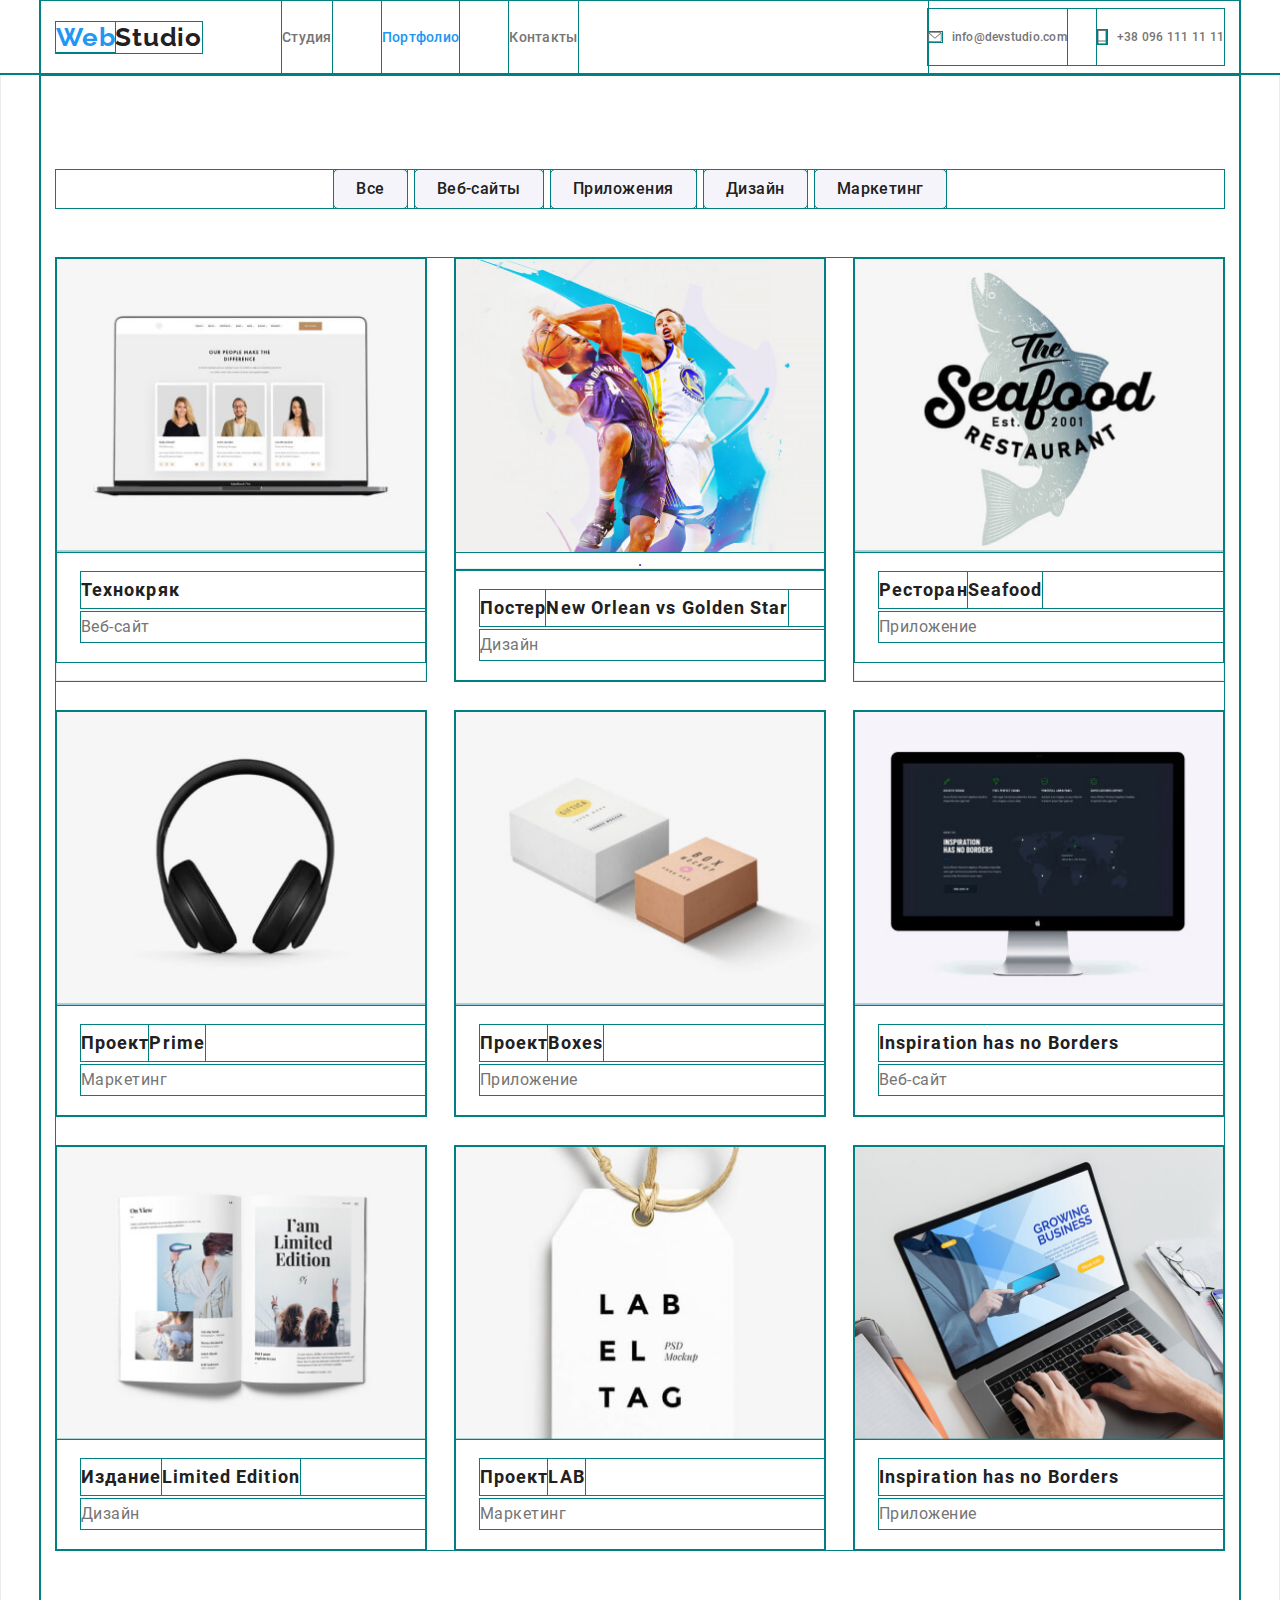
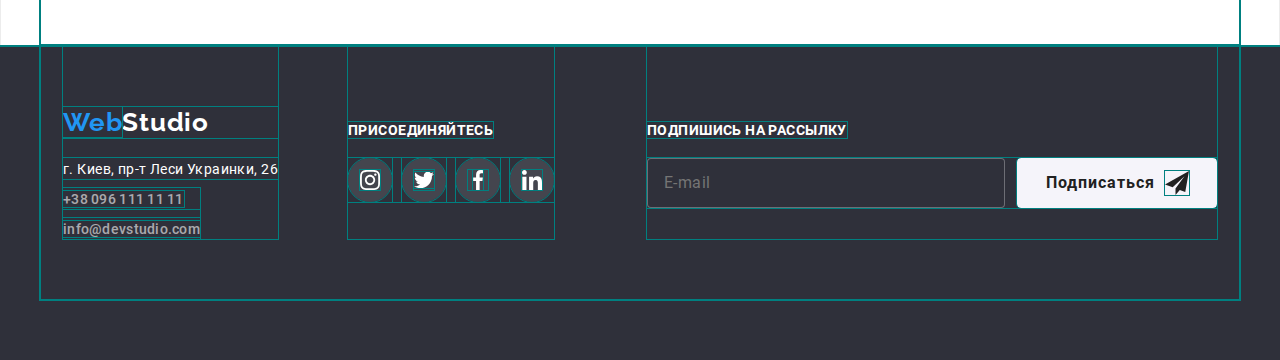
==== commit ed24a371: "картинки-портфолио-адапт" ====
--- a/portfolio.html
+++ b/portfolio.html
@@ -80,12 +80,34 @@
             <li class="box">
               <a href="" class="project">
                 <div class="box-thumb">
-                  <img
-                    src="./img/img-portfolio/tehnokhr.jpg"
-                    alt="Технокряк"
-                    width="370"
-                    height="294"
-                  />
+                  <picture>
+                    <source
+                      srcset="
+                        ./img/portfolio-desktop/portf1desc.jpg    1x,
+                        ./img/portfolio-desktop/portf1desc@2x.jpg 2x
+                      "
+                      media="(min-width: 1200px)"
+                    />
+                    <source
+                      srcset="
+                        ./img/portfolio-tablet/portf1tabl.jpg    1x,
+                        ./img/portfolio-tablet/portf1tabl@2x.jpg 2x
+                      "
+                      media="(min-width: 768px)"
+                    />
+                    <source
+                      srcset="
+                        ./img/portfolio-mobile/portf1phone.jpg    1x,
+                        ./img/portfolio-mobile/portf1phone@2x.jpg 2x
+                      "
+                      media="(max-width: 767px)"
+                    />
+                    <img
+                      src="./img/img-portfolio/tehnokhr.jpg"
+                      alt="Технокряк"
+                    />
+                  </picture>
+
                   <div class="box-overlay">
                     <article class="article-portfolio">
                       Технокряк это современная площадка распространения
@@ -105,12 +127,35 @@
             <li class="box">
               <a href="" class="project">
                 <div class="box-thumb">
-                  <img
-                    src="./img/img-portfolio/poster.jpg"
-                    alt="New Orlean vs Golden Star"
-                    width="370"
-                    height="294"
-                  />
+                  <picture>
+                    <source
+                      srcset="
+                        ./img/portfolio-desktop/portf2desc.jpg    1x,
+                        ./img/portfolio-desktop/portf2desc@2x.jpg 2x
+                      "
+                      media="(min-width: 1200px)"
+                    />
+                    <source
+                      srcset="
+                        ./img/portfolio-tablet/portf2tabl.jpg    1x,
+                        ./img/portfolio-tablet/portf2tabl@2x.jpg 2x
+                      "
+                      media="(min-width: 768px)"
+                    />
+                    <source
+                      srcset="
+                        ./img/portfolio-mobile/portf2phone.jpg    1x,
+                        ./img/portfolio-mobile/portf2phone@2x.jpg 2x
+                      "
+                      media="(max-width: 767px)"
+                    />
+                    <img
+                      src="./img/img-portfolio/poster.jpg"
+                      alt="New Orlean vs Golden Star"
+                    />
+                    .
+                  </picture>
+
                   <div class="box-overlay">
                     <article class="article-portfolio">
                       Технокряк это современная площадка распространения
@@ -132,12 +177,34 @@
             <li class="box">
               <a href="" class="project">
                 <div class="box-thumb">
-                  <img
-                    src="./img/img-portfolio/restoran.jpg"
-                    alt="Ресторан Seafood"
-                    width="370"
-                    height="294"
-                  />
+                  <picture>
+                    <source
+                      srcset="
+                        ./img/portfolio-desktop/portf3desc.jpg    1x,
+                        ./img/portfolio-desktop/portf3desc@2x.jpg 2x
+                      "
+                      media="(min-width: 1200px)"
+                    />
+                    <source
+                      srcset="
+                        ./img/portfolio-tablet/portf3tabl.jpg    1x,
+                        ./img/portfolio-tablet/portf3tabl@2x.jpg 2x
+                      "
+                      media="(min-width: 768px)"
+                    />
+                    <source
+                      srcset="
+                        ./img/portfolio-mobile/portf3phone.jpg    1x,
+                        ./img/portfolio-mobile/portf3phone@2x.jpg 2x
+                      "
+                      media="(max-width: 767px)"
+                    />
+                    <img
+                      src="./img/img-portfolio/restoran.jpg"
+                      alt="Ресторан Seafood"
+                    />
+                  </picture>
+
                   <div class="box-overlay">
                     <article class="article-portfolio">
                       Технокряк это современная площадка распространения
@@ -159,12 +226,34 @@
             <li class="box">
               <a href="" class="project">
                 <div class="box-thumb">
-                  <img
-                    src="./img/img-portfolio/prime.jpg"
-                    alt="Проект Prime"
-                    width="370"
-                    height="294"
-                  />
+                  <picture>
+                    <source
+                      srcset="
+                        ./img/portfolio-desktop/portf4desc.jpg    1x,
+                        ./img/portfolio-desktop/portf4desc@2x.jpg 2x
+                      "
+                      media="(min-width: 1200px)"
+                    />
+                    <source
+                      srcset="
+                        ./img/portfolio-tablet/portf4tabl.jpg    1x,
+                        ./img/portfolio-tablet/portf4tabl@2x.jpg 2x
+                      "
+                      media="(min-width: 768px)"
+                    />
+                    <source
+                      srcset="
+                        ./img/portfolio-mobile/portf4phone.jpg    1x,
+                        ./img/portfolio-mobile/portf4phone@2x.jpg 2x
+                      "
+                      media="(max-width: 767px)"
+                    />
+                    <img
+                      src="./img/img-portfolio/prime.jpg"
+                      alt="Проект Prime"
+                    />
+                  </picture>
+
                   <div class="box-overlay">
                     <article class="article-portfolio">
                       Технокряк это современная площадка распространения
@@ -186,12 +275,34 @@
             <li class="box">
               <a href="" class="project">
                 <div class="box-thumb">
-                  <img
-                    src="./img/img-portfolio/boxes.jpg"
-                    alt="Проект Boxes"
-                    width="370"
-                    height="294"
-                  />
+                  <picture>
+                    <source
+                      srcset="
+                        ./img/portfolio-desktop/portf5desc.jpg    1x,
+                        ./img/portfolio-desktop/portf5desc@2x.jpg 2x
+                      "
+                      media="(min-width: 1200px)"
+                    />
+                    <source
+                      srcset="
+                        ./img/portfolio-tablet/portf5tabl.jpg    1x,
+                        ./img/portfolio-tablet/portf5tabl@2x.jpg 2x
+                      "
+                      media="(min-width: 768px)"
+                    />
+                    <source
+                      srcset="
+                        ./img/portfolio-mobile/portf5phone.jpg    1x,
+                        ./img/portfolio-mobile/portf5phone@2x.jpg 2x
+                      "
+                      media="(max-width: 767px)"
+                    />
+                    <img
+                      src="./img/img-portfolio/boxes.jpg"
+                      alt="Проект Boxes"
+                    />
+                  </picture>
+
                   <div class="box-overlay">
                     <article class="article-portfolio">
                       Технокряк это современная площадка распространения
@@ -213,12 +324,34 @@
             <li class="box">
               <a href="" class="project">
                 <div class="box-thumb">
-                  <img
-                    src="./img/img-portfolio/inspiration.jpg"
-                    alt="Inspiration has no Borders"
-                    width="370"
-                    height="294"
-                  />
+                  <picture>
+                    <source
+                      srcset="
+                        ./img/portfolio-desktop/portf6desc.jpg    1x,
+                        ./img/portfolio-desktop/portf6desc@2x.jpg 2x
+                      "
+                      media="(min-width: 1200px)"
+                    />
+                    <source
+                      srcset="
+                        ./img/portfolio-tablet/portf6tabl.jpg    1x,
+                        ./img/portfolio-tablet/portf6tabl@2x.jpg 2x
+                      "
+                      media="(min-width: 768px)"
+                    />
+                    <source
+                      srcset="
+                        ./img/portfolio-mobile/portf6phone.jpg    1x,
+                        ./img/portfolio-mobile/portf6phone@2x.jpg 2x
+                      "
+                      media="(max-width: 767px)"
+                    />
+                    <img
+                      src="./img/img-portfolio/inspiration.jpg"
+                      alt="Inspiration has no Borders"
+                    />
+                  </picture>
+
                   <div class="box-overlay">
                     <article class="article-portfolio">
                       Технокряк это современная площадка распространения
@@ -240,12 +373,33 @@
             <li class="box">
               <a href="" class="project">
                 <div class="box-thumb">
-                  <img
-                    src="./img/img-portfolio/izdanie.jpg"
-                    alt="Дизайн Limited Edition"
-                    width="370"
-                    height="294"
-                  />
+                  <picture>
+                    <source
+                      srcset="
+                        ./img/portfolio-desktop/portf7desc.jpg    1x,
+                        ./img/portfolio-desktop/portf7desc@2x.jpg 2x
+                      "
+                      media="(min-width: 1200px)"
+                    />
+                    <source
+                      srcset="
+                        ./img/portfolio-tablet/portf7tabl.jpg    1x,
+                        ./img/portfolio-tablet/portf7tabl@2x.jpg 2x
+                      "
+                      media="(min-width: 768px)"
+                    />
+                    <source
+                      srcset="
+                        ./img/portfolio-mobile/portf7phone.jpg    1x,
+                        ./img/portfolio-mobile/portf7phone@2x.jpg 2x
+                      "
+                      media="(max-width: 767px)"
+                    />
+                    <img
+                      src="./img/img-portfolio/izdanie.jpg"
+                      alt="Дизайн Limited Edition"
+                    />
+                  </picture>
                   <div class="box-overlay">
                     <article class="article-portfolio">
                       Технокряк это современная площадка распространения
@@ -267,12 +421,30 @@
             <li class="box">
               <a href="" class="project">
                 <div class="box-thumb">
-                  <img
-                    src="./img/img-portfolio/lab.jpg"
-                    alt="Проект LAB"
-                    width="370"
-                    height="294"
-                  />
+                  <picture>
+                    <source
+                      srcset="
+                        ./img/portfolio-desktop/portf8desc.jpg    1x,
+                        ./img/portfolio-desktop/portf8desc@2x.jpg 2x
+                      "
+                      media="(min-width: 1200px)"
+                    />
+                    <source
+                      srcset="
+                        ./img/portfolio-tablet/portf8tabl.jpg    1x,
+                        ./img/portfolio-tablet/portf8tabl@2x.jpg 2x
+                      "
+                      media="(min-width: 768px)"
+                    />
+                    <source
+                      srcset="
+                        ./img/portfolio-mobile/portf8phone.jpg    1x,
+                        ./img/portfolio-mobile/portf8phone@2x.jpg 2x
+                      "
+                      media="(max-width: 767px)"
+                    />
+                    <img src="./img/img-portfolio/lab.jpg" alt="Проект LAB" />
+                  </picture>
                   <div class="box-overlay">
                     <article class="article-portfolio">
                       Технокряк это современная площадка распространения
@@ -294,12 +466,33 @@
             <li class="box">
               <a href="" class="project">
                 <div class="box-thumb">
-                  <img
-                    src="./img/img-portfolio/buisness.jpg"
-                    alt="Inspiration has no Borders"
-                    width="370"
-                    height="294"
-                  />
+                  <picture>
+                    <source
+                      srcset="
+                        ./img/portfolio-desktop/portf9desc.jpg    1x,
+                        ./img/portfolio-desktop/portf9desc@2x.jpg 2x
+                      "
+                      media="(min-width: 1200px)"
+                    />
+                    <source
+                      srcset="
+                        ./img/portfolio-tablet/portf9tabl.jpg    1x,
+                        ./img/portfolio-tablet/portf9tabl@2x.jpg 2x
+                      "
+                      media="(min-width: 768px)"
+                    />
+                    <source
+                      srcset="
+                        ./img/portfolio-mobile/portf9phone.jpg    1x,
+                        ./img/portfolio-mobile/portf9phone@2x.jpg 2x
+                      "
+                      media="(max-width: 767px)"
+                    />
+                    <img
+                      src="./img/img-portfolio/buisness.jpg"
+                      alt="Inspiration has no Borders"
+                    />
+                  </picture>
                   <div class="box-overlay">
                     <article class="article-portfolio">
                       Технокряк это современная площадка распространения
--- a/css/portfolio.min.css
+++ b/css/portfolio.min.css
@@ -1,2 +1,2 @@
-/*! normalize.css v8.0.1 | MIT License | github.com/necolas/normalize.css */html{line-height:1.15;-webkit-text-size-adjust:100%}body{margin:0}main{display:block}h1{font-size:2em;margin:0.67em 0}hr{box-sizing:content-box;height:0;overflow:visible}pre{font-family:monospace, monospace;font-size:1em}a{background-color:transparent}abbr[title]{border-bottom:none;text-decoration:underline;text-decoration:underline dotted}b,strong{font-weight:bolder}code,kbd,samp{font-family:monospace, monospace;font-size:1em}small{font-size:80%}sub,sup{font-size:75%;line-height:0;position:relative;vertical-align:baseline}sub{bottom:-0.25em}sup{top:-0.5em}img{border-style:none}button,input,optgroup,select,textarea{font-family:inherit;font-size:100%;line-height:1.15;margin:0}button,input{overflow:visible}button,select{text-transform:none}button,[type="button"],[type="reset"],[type="submit"]{-webkit-appearance:button}button::-moz-focus-inner,[type="button"]::-moz-focus-inner,[type="reset"]::-moz-focus-inner,[type="submit"]::-moz-focus-inner{border-style:none;padding:0}button:-moz-focusring,[type="button"]:-moz-focusring,[type="reset"]:-moz-focusring,[type="submit"]:-moz-focusring{outline:1px dotted ButtonText}fieldset{padding:0.35em 0.75em 0.625em}legend{box-sizing:border-box;color:inherit;display:table;max-width:100%;padding:0;white-space:normal}progress{vertical-align:baseline}textarea{overflow:auto}[type="checkbox"],[type="radio"]{box-sizing:border-box;padding:0}[type="number"]::-webkit-inner-spin-button,[type="number"]::-webkit-outer-spin-button{height:auto}[type="search"]{-webkit-appearance:textfield;outline-offset:-2px}[type="search"]::-webkit-search-decoration{-webkit-appearance:none}::-webkit-file-upload-button{-webkit-appearance:button;font:inherit}details{display:block}summary{display:list-item}template{display:none}[hidden]{display:none}@font-face{font-family:"Roboto";font-style:normal;font-weight:400;src:url("../fonts/roboto/roboto/roboto-v20-latin_cyrillic-regular.eot");src:local("Roboto"),local("Roboto-Regular"),url("../fonts/roboto/roboto-v20-latin_cyrillic-regular.eot?#iefix") format("embedded-opentype"),url("../fonts/roboto/roboto-v20-latin_cyrillic-regular.woff2") format("woff2"),url("../fonts/roboto/roboto-v20-latin_cyrillic-regular.woff") format("woff"),url("../fonts/roboto/roboto-v20-latin_cyrillic-regular.ttf") format("truetype"),url("../fonts/roboto/roboto-v20-latin_cyrillic-regular.svg#Roboto") format("svg")}@font-face{font-family:"Roboto";font-style:normal;font-weight:500;src:url("../fonts/roboto/roboto-v20-latin_cyrillic-500.eot");src:local("Roboto Medium"),local("Roboto-Medium"),url("../fonts/roboto/roboto-v20-latin_cyrillic-500.eot?#iefix") format("embedded-opentype"),url("../fonts/roboto/roboto-v20-latin_cyrillic-500.woff2") format("woff2"),url("../fonts/roboto/roboto-v20-latin_cyrillic-500.woff") format("woff"),url("../fonts/roboto/roboto-v20-latin_cyrillic-500.ttf") format("truetype"),url("../fonts/roboto/roboto-v20-latin_cyrillic-500.svg#Roboto") format("svg")}@font-face{font-family:"Roboto";font-style:normal;font-weight:700;src:url("../fonts/roboto/roboto-v20-latin_cyrillic-700.eot");src:local("Roboto Bold"),local("Roboto-Bold"),url("../fonts/roboto/roboto-v20-latin_cyrillic-700.eot?#iefix") format("embedded-opentype"),url("../fonts/roboto/roboto-v20-latin_cyrillic-700.woff2") format("woff2"),url("../fonts/roboto/roboto-v20-latin_cyrillic-700.woff") format("woff"),url("../fonts/roboto/roboto-v20-latin_cyrillic-700.ttf") format("truetype"),url("../fonts/roboto/roboto-v20-latin_cyrillic-700.svg#Roboto") format("svg")}@font-face{font-family:"Roboto";font-style:normal;font-weight:900;src:url("../fonts/roboto/roboto-v20-latin_cyrillic-900.eot");src:local("Roboto Black"),local("Roboto-Black"),url("../fonts/roboto/roboto-v20-latin_cyrillic-900.eot?#iefix") format("embedded-opentype"),url("../fonts/roboto/roboto-v20-latin_cyrillic-900.woff2") format("woff2"),url("../fonts/roboto/roboto-v20-latin_cyrillic-900.woff") format("woff"),url("../fonts/roboto/roboto-v20-latin_cyrillic-900.ttf") format("truetype"),url("../fonts/roboto/roboto-v20-latin_cyrillic-900.svg#Roboto") format("svg")}html{box-sizing:border-box}*,*::before,*::after{box-sizing:inherit;outline:1px solid teal}img{display:block;max-width:100%;height:auto}h1,h2,h3,p{margin-top:0}h1,h2{text-align:center}.container{padding-left:15px;padding-right:15px;margin-left:auto;margin-right:auto;margin-top:0;margin-bottom:0;border:1px solid teal}@media screen and (min-width: 480px){.container{width:480px}}@media screen and (min-width: 768px){.container{width:768px}}@media screen and (min-width: 1200px){.container{width:1200px}}body{max-width:100%;margin:auto}.text{color:#757575;font-family:"Roboto",sans-serif;font-style:normal;font-weight:400;font-size:14px;line-height:1.714;letter-spacing:0.03em;margin-bottom:0}.link{color:#757575;text-decoration:none;font-family:"Roboto",sans-serif;font-style:normal;font-weight:500;font-size:14px;line-height:1.17;letter-spacing:0.02em;transition:color 2250ms cubic-bezier(0.4, 0, 0.2, 1)}.link:hover,.link:focus{color:#2196f3;transition:color 2250ms cubic-bezier(0.4, 0, 0.2, 1)}.list{list-style:none;padding:0px;margin:0px}.section-title{margin-top:0px;margin-bottom:30px;font-family:"Roboto",sans-serif;font-style:normal;font-weight:700;font-size:28px;line-height:1.18;letter-spacing:0.03em;color:#212121}@media screen and (min-width: 1200px){.section-title{margin-bottom:50px;font-size:36px;line-height:1.17}}.btn{font-family:"Roboto",sans-serif;font-style:normal;font-weight:500;font-size:16px;line-height:1.62;letter-spacing:0.03em;padding:6px 22px;background-color:#f5f4fa;color:#212121;border-radius:4px;height:38px;border:none;transition:color 2250ms cubic-bezier(0.4, 0, 0.2, 1),background-color 2250ms cubic-bezier(0.4, 0, 0.2, 1),box-shadow 2250ms cubic-bezier(0.4, 0, 0.2, 1)}.btn:hover,.btn:focus{box-shadow:0px 3px 1px rgba(0,0,0,0.1),0px 1px 2px rgba(0,0,0,0.08),0px 2px 2px rgba(0,0,0,0.12);background-color:#2196f3;color:#fff;outline:none;transition:color 2250ms cubic-bezier(0.4, 0, 0.2, 1),background-color 2250ms cubic-bezier(0.4, 0, 0.2, 1),box-shadow 2250ms cubic-bezier(0.4, 0, 0.2, 1)}.header .container{display:flex;justify-content:space-between;align-items:center;height:60px}.main-nav{display:none;align-items:center;justify-content:space-between}.nav{display:flex;align-items:center;flex-grow:1;margin-left:80px}@media screen and (min-width: 768px){flex-grow:1}.site-nav{display:none;align-items:center}.site-nav .item{margin-right:50px}.site-nav .item:last-child{margin-right:0}.site-nav .link{display:flex;padding-bottom:28px;padding-top:28px}.auth-nav{display:none;align-items:center;margin-left:auto;font-size:12px;line-height:1.167}.phone-icon{width:10px;height:14px}.auth-item .link:hover .phone-icon,.auth-item .link:focus .phone-icon{fill:#2196f3;transition:fill 2250ms cubic-bezier(0.4, 0, 0.2, 1)}.envelope-icon{width:14px;height:10px}.auth-item .link:hover .envelope-icon,.auth-item .link:focus .envelope-icon{fill:#2196f3;transition:fill 2250ms cubic-bezier(0.4, 0, 0.2, 1)}.auth-nav .link{display:flex;align-items:center;font-size:12px;line-height:1.167}.menu-icon-svg{display:block;background-size:contain;fill:#212121;transition:fill 2250ms cubic-bezier(0.4, 0, 0.2, 1)}.menu-close-svg{display:block;background-size:contain;fill:#212121;transition:fill 2250ms cubic-bezier(0.4, 0, 0.2, 1)}.mobile-menu-btn .menu-close-svg{display:none}.mobile-menu-btn.is-open .menu-close-svg{display:block}.mobile-menu-btn.is-open .menu-icon-svg{display:none}.mobile-menu-btn{display:none;width:40px;height:40px;margin:0;padding:0;border:none;background-color:transparent}.mobile-menu-btn:hover .menu-close-svg,.mobile-menu-btn:focus .menu-close-svg{fill:#2196f3;transition:fill 2250ms cubic-bezier(0.4, 0, 0.2, 1)}.mobile-menu-btn:hover .menu-icon-svg,.mobile-menu-btn:focus .menu-icon-svg{fill:#2196f3;transition:fill 2250ms cubic-bezier(0.4, 0, 0.2, 1)}@media screen and (max-width: 767px){.mobile-menu-btn{display:block}}.site-nav .link-nav.current{color:#2196f3}.icon-nav{display:inline-block;align-items:center;justify-content:center;margin-right:10px;fill:#757575;transition:fill 2250ms cubic-bezier(0.4, 0, 0.2, 1)}.envelope-icon-menu{width:16px;height:11px}.mobile-auth-item .link:hover .envelope-icon-menu,.mobile-auth-item .link:focus .envelope-icon-menu{fill:#2196f3;transition:fill 2250ms cubic-bezier(0.4, 0, 0.2, 1)}.phone-icon-menu{width:10px;height:15px}.mobile-auth-item .link:hover .phone-icon-menu,.mobile-auth-item .link:focus .phone-icon-menu{fill:#2196f3;transition:fill 2250ms cubic-bezier(0.4, 0, 0.2, 1)}.site-nav-mobile,.auth-nav-mobile{display:inline;text-align:center;transition:color 2250ms cubic-bezier(0.4, 0, 0.2, 1)}.site-nav-mobile .link-nav.current{color:#2196f3}.site-nav-mobile .link-nav:hover,.site-nav-mobile .link-nav:focus{color:#2196f3;transition:color 2250ms cubic-bezier(0.4, 0, 0.2, 1)}.mobile-nav{margin-bottom:60px}.mobile-nav .link{height:21px}.link-nav{position:relative;display:inline-flex}.link-nav::after{content:"";position:absolute;left:0;bottom:-8px;display:block;width:100%;height:4px;border-radius:2px;background-color:#2196f3;transform:scale(0);transition:transform 2250ms cubic-bezier(0.4, 0, 0.2, 1)}.link-nav:focus::after,.link-nav:hover::after{transform:scaleX(1)}.mobile-menu{display:none;padding-top:60px;padding-bottom:60px;box-shadow:0px 4px 8px rgba(0,0,0,0.04),0px 2px 4px rgba(0,0,0,0.08),0px 1px 3px rgba(0,0,0,0.16)}.mobile-menu.is-open{display:block}.mobile-item .link{font-family:"Roboto",sans-serif;font-style:normal;font-weight:500;font-size:18px;line-height:1.167;letter-spacing:0.02em;color:#212121;transition:color 2250ms cubic-bezier(0.4, 0, 0.2, 1)}.mobile-auth-item .link{display:flex;align-items:center;justify-content:center;font-weight:500;font-size:18px;line-height:1.167;letter-spacing:0.02em;transition:color 2250ms cubic-bezier(0.4, 0, 0.2, 1)}.mobile-item:not(:last-child){margin-bottom:40px}.mobile-auth-item:not(:last-child){margin-bottom:16px}@media screen and (min-width: 768px){.header .container{height:80px}.site-nav .link-nav::after{bottom:0}.auth-nav{display:block}.auth-nav .auth-item+.auth-item{margin-top:10px}.main-nav{display:flex}.site-nav{display:flex}}@media screen and (min-width: 1200px){.main-nav{display:flex;align-items:center}.auth-nav{display:flex;align-content:center;margin-left:auto}.auth-nav .link{display:flex;padding-top:21px;padding-bottom:21px}.auth-nav .auth-item+.auth-item{margin-left:30px;margin-top:0}}.logo-style{display:block;font-family:"Raleway", sans-serif;font-style:normal;font-weight:700;font-size:24px;line-height:1.167;letter-spacing:0.03em;color:#212121;height:31px}@media screen and (min-width: 1200px){.logo-style{font-size:26px;line-height:1.19}}.logo-style.footer{color:#fff;margin-bottom:20px}.logo-accent.link{color:#2196f3;font-family:"Raleway", sans-serif;font-style:normal;font-weight:700;font-size:26px;line-height:1.19;letter-spacing:0.03em}.social-icons{display:flex;margin-left:auto;margin-right:auto;text-align:center;justify-content:center;margin-top:16px}.social-icons-link{display:flex;justify-content:center;align-items:center;width:44px;height:44px;background-color:#fff;border-radius:50%;transition:background-color 2250ms cubic-bezier(0.4, 0, 0.2, 1)}.social-icons-link:hover,.social-icons-link:focus{background-color:#2196f3;transition:background-color 2250ms cubic-bezier(0.4, 0, 0.2, 1)}.social-icons-svg{width:20px;height:20px;fill:#afb1b8;transition:fill 2250ms cubic-bezier(0.4, 0, 0.2, 1)}.social-icons-link:hover .social-icons-svg,.social-icons-link:focus .social-icons-svg{fill:#fff;transition:fill 2250ms cubic-bezier(0.4, 0, 0.2, 1)}.social-icons-item:not(:last-child){margin-right:10px}.adress{font-family:"Roboto",sans-serif;font-style:normal;font-weight:400;font-size:14px;line-height:1.71;letter-spacing:0.03em;height:81px;margin-bottom:60px}.adress-footer{color:#fff;margin-bottom:0;height:21px}.footer-css{font-family:"Roboto",sans-serif;font-style:normal;font-weight:400;font-size:14px;line-height:1.71;letter-spacing:0.03em;background-color:#2f303a;padding-bottom:60px}.footer-css .container{justify-content:center;padding-bottom:60px}@media screen and (max-width: 1199px){.footer-css .container{text-align:center}}.left-footer{padding-top:60px}.footer-adress{display:inline-block;margin-top:8px}.link-contact{color:rgba(255,255,255,0.6)}.contact-footer{margin-bottom:8px;height:21px}.contact-footer:last-child{margin-bottom:0}.icons-footer{background-color:rgba(255,255,255,0.1);transition:background-color 2250ms cubic-bezier(0.4, 0, 0.2, 1)}.footer-svg{fill:#fff}.social-net{margin-bottom:60px}.social-net .social-icons{display:flex;justify-content:center;align-items:center;margin-top:0;padding:0}.join{display:inline-block;font-family:"Roboto",sans-serif;font-style:normal;font-weight:700;font-size:14px;line-height:1.143;letter-spacing:0.03em;text-transform:uppercase;color:#fff;height:16px;margin-bottom:20px}.subscribe-form{padding:0}.mailing-input{display:inline-block;font-family:"Roboto",sans-serif;font-style:normal;font-weight:400;font-size:16px;line-height:1.25;width:100%;max-width:450px;height:50px;align-items:center;letter-spacing:0.03em;background-color:#2f303a;color:rgba(255,255,255,0.6);border-radius:4px;border:1px solid rgba(255,255,255,0.3);padding-left:16px;padding-right:0;padding-top:0;padding-bottom:0;margin-bottom:20px;outline:none;transition:border-color 2250ms cubic-bezier(0.4, 0, 0.2, 1)}.mailing-input:focus,.mailing-input:not(:placeholder-shown){border-color:#2196f3;transition:border-color 2250ms cubic-bezier(0.4, 0, 0.2, 1)}.mailing-btn{position:relative;font-family:"Roboto",sans-serif;font-style:normal;font-weight:700;font-size:16px;line-height:1.875;text-align:center;letter-spacing:0.06em;padding:10px 32px;background-color:#f5f4fa;color:#212121;border-radius:4px;border-width:0;width:200px;height:50px;padding-left:29px;padding-right:62px;padding-top:10px;padding-bottom:10px;transition:background-color 2250ms cubic-bezier(0.4, 0, 0.2, 1),color 2250ms cubic-bezier(0.4, 0, 0.2, 1),box-shadow 2250ms cubic-bezier(0.4, 0, 0.2, 1)}.mailing-btn:hover,.mailing-btn:focus{background-color:#2196f3;color:#fff;outline:none;box-shadow:0px 4px 4px rgba(0,0,0,0.15);transition:background-color 2250ms cubic-bezier(0.4, 0, 0.2, 1),color 2250ms cubic-bezier(0.4, 0, 0.2, 1),box-shadow 2250ms cubic-bezier(0.4, 0, 0.2, 1)}.mailing-btn:hover .send-icon,.mailing-btn:focus .send-icon{fill:#fff;transition:fill 2250ms cubic-bezier(0.4, 0, 0.2, 1)}.send-icon{position:absolute;right:28px;bottom:13px;width:24px;height:24px;fill:#212121;transition:fill 2250ms cubic-bezier(0.4, 0, 0.2, 1)}@media screen and (max-width: 1199px){.footer-tablet{text-align:center}}@media screen and (min-width: 768px){.footer-tablet{display:flex;justify-content:center}.social-net{margin-left:165px;padding-top:65px}.subscribe-form{display:flex;flex-direction:column;align-items:center}}@media screen and (min-width: 1200px){.footer-css .container{display:flex}.footer-adress{margin-top:9px}.contact-footer{margin-bottom:9px}.adress{margin-bottom:0}.social-net{margin-left:70px;padding-top:72px;margin-bottom:0}.mailing-btn{margin-left:12px}.subscribe{margin-left:93px;margin-right:0;padding-top:72px}.mailing-input{width:358px;margin-bottom:0}.subscribe-form{flex-direction:row;justify-content:center;align-items:center;text-align:center}}.list-nav{display:inline-block;display:flex;flex-wrap:wrap;text-align:center;justify-content:center}.btn-portfolio{margin-right:8px;transition:color 2250ms cubic-bezier(0.4, 0, 0.2, 1),background-color 2250ms cubic-bezier(0.4, 0, 0.2, 1)}.btn-portfolio:last-child{margin-right:0}.portfolio{padding-top:94px;padding-bottom:94px;border:1px solid #ececec}.project{display:block;text-decoration:none}.project:hover,.project:focus{transition:box-shadow 2250ms cubic-bezier(0.4, 0, 0.2, 1);box-shadow:0px 1px 1px rgba(0,0,0,0.12),0px 4px 4px rgba(0,0,0,0.06),1px 4px 6px rgba(0,0,0,0.16)}.description{padding-left:24px;padding-top:20px;padding-bottom:20px;text-align:left}.project-title{font-family:"Roboto",sans-serif;font-style:normal;font-weight:700;font-size:18px;line-height:2;letter-spacing:0.06em;color:#212121;height:36px;margin-bottom:0}.project-description{font-family:"Roboto",sans-serif;font-style:normal;font-weight:400;font-size:16px;line-height:1.87;letter-spacing:0.03em;color:#757575;height:30px;margin-bottom:0;margin-top:4px}.flex-container{display:flex;flex-wrap:wrap;margin-top:50px}.box{margin-right:30px;margin-bottom:30px;background:#ffffff;width:370px;text-align:center;padding-bottom:0;border:1px solid #eeeeee}.box:nth-child(3n){margin-right:0}.box:nth-last-child(-n+3){margin-bottom:0}.box-thumb{position:relative;display:flex;overflow:hidden}.box-overlay{position:absolute;top:0;left:0;width:100%;height:100%;background-color:#2196f3;opacity:0.5;transform:translateY(100%);transition:transform 2250ms cubic-bezier(0.4, 0, 0.2, 1)}.project:hover .box-overlay,.project:focus .box-overlay{opacity:0.9;transform:translateY(0)}.article-portfolio{position:absolute;left:50%;top:50%;transform:translate(-50%, -50%);opacity:0;display:inline-block;width:322px;height:168px;text-align:left;justify-content:center;font-family:"Roboto",sans-serif;font-style:normal;font-weight:normal;font-size:18px;line-height:1.56;letter-spacing:0.03em;color:#fff}.project:hover .article-portfolio,.project:focus .article-portfolio{opacity:1;transition:opacity 2250ms cubic-bezier(0.4, 0, 0.2, 1)}
+/*! normalize.css v8.0.1 | MIT License | github.com/necolas/normalize.css */html{line-height:1.15;-webkit-text-size-adjust:100%}body{margin:0}main{display:block}h1{font-size:2em;margin:0.67em 0}hr{box-sizing:content-box;height:0;overflow:visible}pre{font-family:monospace, monospace;font-size:1em}a{background-color:transparent}abbr[title]{border-bottom:none;text-decoration:underline;text-decoration:underline dotted}b,strong{font-weight:bolder}code,kbd,samp{font-family:monospace, monospace;font-size:1em}small{font-size:80%}sub,sup{font-size:75%;line-height:0;position:relative;vertical-align:baseline}sub{bottom:-0.25em}sup{top:-0.5em}img{border-style:none}button,input,optgroup,select,textarea{font-family:inherit;font-size:100%;line-height:1.15;margin:0}button,input{overflow:visible}button,select{text-transform:none}button,[type="button"],[type="reset"],[type="submit"]{-webkit-appearance:button}button::-moz-focus-inner,[type="button"]::-moz-focus-inner,[type="reset"]::-moz-focus-inner,[type="submit"]::-moz-focus-inner{border-style:none;padding:0}button:-moz-focusring,[type="button"]:-moz-focusring,[type="reset"]:-moz-focusring,[type="submit"]:-moz-focusring{outline:1px dotted ButtonText}fieldset{padding:0.35em 0.75em 0.625em}legend{box-sizing:border-box;color:inherit;display:table;max-width:100%;padding:0;white-space:normal}progress{vertical-align:baseline}textarea{overflow:auto}[type="checkbox"],[type="radio"]{box-sizing:border-box;padding:0}[type="number"]::-webkit-inner-spin-button,[type="number"]::-webkit-outer-spin-button{height:auto}[type="search"]{-webkit-appearance:textfield;outline-offset:-2px}[type="search"]::-webkit-search-decoration{-webkit-appearance:none}::-webkit-file-upload-button{-webkit-appearance:button;font:inherit}details{display:block}summary{display:list-item}template{display:none}[hidden]{display:none}@font-face{font-family:"Roboto";font-style:normal;font-weight:400;src:url("../fonts/roboto/roboto/roboto-v20-latin_cyrillic-regular.eot");src:local("Roboto"),local("Roboto-Regular"),url("../fonts/roboto/roboto-v20-latin_cyrillic-regular.eot?#iefix") format("embedded-opentype"),url("../fonts/roboto/roboto-v20-latin_cyrillic-regular.woff2") format("woff2"),url("../fonts/roboto/roboto-v20-latin_cyrillic-regular.woff") format("woff"),url("../fonts/roboto/roboto-v20-latin_cyrillic-regular.ttf") format("truetype"),url("../fonts/roboto/roboto-v20-latin_cyrillic-regular.svg#Roboto") format("svg")}@font-face{font-family:"Roboto";font-style:normal;font-weight:500;src:url("../fonts/roboto/roboto-v20-latin_cyrillic-500.eot");src:local("Roboto Medium"),local("Roboto-Medium"),url("../fonts/roboto/roboto-v20-latin_cyrillic-500.eot?#iefix") format("embedded-opentype"),url("../fonts/roboto/roboto-v20-latin_cyrillic-500.woff2") format("woff2"),url("../fonts/roboto/roboto-v20-latin_cyrillic-500.woff") format("woff"),url("../fonts/roboto/roboto-v20-latin_cyrillic-500.ttf") format("truetype"),url("../fonts/roboto/roboto-v20-latin_cyrillic-500.svg#Roboto") format("svg")}@font-face{font-family:"Roboto";font-style:normal;font-weight:700;src:url("../fonts/roboto/roboto-v20-latin_cyrillic-700.eot");src:local("Roboto Bold"),local("Roboto-Bold"),url("../fonts/roboto/roboto-v20-latin_cyrillic-700.eot?#iefix") format("embedded-opentype"),url("../fonts/roboto/roboto-v20-latin_cyrillic-700.woff2") format("woff2"),url("../fonts/roboto/roboto-v20-latin_cyrillic-700.woff") format("woff"),url("../fonts/roboto/roboto-v20-latin_cyrillic-700.ttf") format("truetype"),url("../fonts/roboto/roboto-v20-latin_cyrillic-700.svg#Roboto") format("svg")}@font-face{font-family:"Roboto";font-style:normal;font-weight:900;src:url("../fonts/roboto/roboto-v20-latin_cyrillic-900.eot");src:local("Roboto Black"),local("Roboto-Black"),url("../fonts/roboto/roboto-v20-latin_cyrillic-900.eot?#iefix") format("embedded-opentype"),url("../fonts/roboto/roboto-v20-latin_cyrillic-900.woff2") format("woff2"),url("../fonts/roboto/roboto-v20-latin_cyrillic-900.woff") format("woff"),url("../fonts/roboto/roboto-v20-latin_cyrillic-900.ttf") format("truetype"),url("../fonts/roboto/roboto-v20-latin_cyrillic-900.svg#Roboto") format("svg")}html{box-sizing:border-box}*,*::before,*::after{box-sizing:inherit;outline:1px solid teal}img{display:block;max-width:100%;height:auto}h1,h2,h3,p{margin-top:0}h1,h2{text-align:center}.container{padding-left:15px;padding-right:15px;margin-left:auto;margin-right:auto;margin-top:0;margin-bottom:0;border:1px solid teal}@media screen and (min-width: 480px){.container{width:480px}}@media screen and (min-width: 768px){.container{width:768px}}@media screen and (min-width: 1200px){.container{width:1200px}}body{max-width:100%;margin:auto}.text{color:#757575;font-family:"Roboto",sans-serif;font-style:normal;font-weight:400;font-size:14px;line-height:1.714;letter-spacing:0.03em;margin-bottom:0}.link{color:#757575;text-decoration:none;font-family:"Roboto",sans-serif;font-style:normal;font-weight:500;font-size:14px;line-height:1.17;letter-spacing:0.02em;transition:color 2250ms cubic-bezier(0.4, 0, 0.2, 1)}.link:hover,.link:focus{color:#2196f3;transition:color 2250ms cubic-bezier(0.4, 0, 0.2, 1)}.list{list-style:none;padding:0px;margin:0px}.section-title{margin-top:0px;margin-bottom:30px;font-family:"Roboto",sans-serif;font-style:normal;font-weight:700;font-size:28px;line-height:1.18;letter-spacing:0.03em;color:#212121}@media screen and (min-width: 1200px){.section-title{margin-bottom:50px;font-size:36px;line-height:1.17}}.btn{font-family:"Roboto",sans-serif;font-style:normal;font-weight:500;font-size:16px;line-height:1.62;letter-spacing:0.03em;padding:6px 22px;background-color:#f5f4fa;color:#212121;border-radius:4px;height:38px;border:none;transition:color 2250ms cubic-bezier(0.4, 0, 0.2, 1),background-color 2250ms cubic-bezier(0.4, 0, 0.2, 1),box-shadow 2250ms cubic-bezier(0.4, 0, 0.2, 1)}.btn:hover,.btn:focus{box-shadow:0px 3px 1px rgba(0,0,0,0.1),0px 1px 2px rgba(0,0,0,0.08),0px 2px 2px rgba(0,0,0,0.12);background-color:#2196f3;color:#fff;outline:none;transition:color 2250ms cubic-bezier(0.4, 0, 0.2, 1),background-color 2250ms cubic-bezier(0.4, 0, 0.2, 1),box-shadow 2250ms cubic-bezier(0.4, 0, 0.2, 1)}.header .container{display:flex;justify-content:space-between;align-items:center;height:60px}.main-nav{display:none;align-items:center;justify-content:space-between}.nav{display:flex;align-items:center;flex-grow:1;margin-left:80px}@media screen and (min-width: 768px){flex-grow:1}.site-nav{display:none;align-items:center}.site-nav .item{margin-right:50px}.site-nav .item:last-child{margin-right:0}.site-nav .link{display:flex;padding-bottom:28px;padding-top:28px}.auth-nav{display:none;align-items:center;margin-left:auto;font-size:12px;line-height:1.167}.phone-icon{width:10px;height:14px}.auth-item .link:hover .phone-icon,.auth-item .link:focus .phone-icon{fill:#2196f3;transition:fill 2250ms cubic-bezier(0.4, 0, 0.2, 1)}.envelope-icon{width:14px;height:10px}.auth-item .link:hover .envelope-icon,.auth-item .link:focus .envelope-icon{fill:#2196f3;transition:fill 2250ms cubic-bezier(0.4, 0, 0.2, 1)}.auth-nav .link{display:flex;align-items:center;font-size:12px;line-height:1.167}.menu-icon-svg{display:block;background-size:contain;fill:#212121;transition:fill 2250ms cubic-bezier(0.4, 0, 0.2, 1)}.menu-close-svg{display:block;background-size:contain;fill:#212121;transition:fill 2250ms cubic-bezier(0.4, 0, 0.2, 1)}.mobile-menu-btn .menu-close-svg{display:none}.mobile-menu-btn.is-open .menu-close-svg{display:block}.mobile-menu-btn.is-open .menu-icon-svg{display:none}.mobile-menu-btn{display:none;width:40px;height:40px;margin:0;padding:0;border:none;background-color:transparent}.mobile-menu-btn:hover .menu-close-svg,.mobile-menu-btn:focus .menu-close-svg{fill:#2196f3;transition:fill 2250ms cubic-bezier(0.4, 0, 0.2, 1)}.mobile-menu-btn:hover .menu-icon-svg,.mobile-menu-btn:focus .menu-icon-svg{fill:#2196f3;transition:fill 2250ms cubic-bezier(0.4, 0, 0.2, 1)}@media screen and (max-width: 767px){.mobile-menu-btn{display:block}}.site-nav .link-nav.current{color:#2196f3}.icon-nav{display:inline-block;align-items:center;justify-content:center;margin-right:10px;fill:#757575;transition:fill 2250ms cubic-bezier(0.4, 0, 0.2, 1)}.envelope-icon-menu{width:16px;height:11px}.mobile-auth-item .link:hover .envelope-icon-menu,.mobile-auth-item .link:focus .envelope-icon-menu{fill:#2196f3;transition:fill 2250ms cubic-bezier(0.4, 0, 0.2, 1)}.phone-icon-menu{width:10px;height:15px}.mobile-auth-item .link:hover .phone-icon-menu,.mobile-auth-item .link:focus .phone-icon-menu{fill:#2196f3;transition:fill 2250ms cubic-bezier(0.4, 0, 0.2, 1)}.site-nav-mobile,.auth-nav-mobile{display:inline;text-align:center;transition:color 2250ms cubic-bezier(0.4, 0, 0.2, 1)}.site-nav-mobile .link-nav.current{color:#2196f3}.site-nav-mobile .link-nav:hover,.site-nav-mobile .link-nav:focus{color:#2196f3;transition:color 2250ms cubic-bezier(0.4, 0, 0.2, 1)}.mobile-nav{margin-bottom:60px}.mobile-nav .link{height:21px}.link-nav{position:relative;display:inline-flex}.link-nav::after{content:"";position:absolute;left:0;bottom:-8px;display:block;width:100%;height:4px;border-radius:2px;background-color:#2196f3;transform:scale(0);transition:transform 2250ms cubic-bezier(0.4, 0, 0.2, 1)}.link-nav:focus::after,.link-nav:hover::after{transform:scaleX(1)}.mobile-menu{display:none;padding-top:60px;padding-bottom:60px;box-shadow:0px 4px 8px rgba(0,0,0,0.04),0px 2px 4px rgba(0,0,0,0.08),0px 1px 3px rgba(0,0,0,0.16)}.mobile-menu.is-open{display:block}.mobile-item .link{font-family:"Roboto",sans-serif;font-style:normal;font-weight:500;font-size:18px;line-height:1.167;letter-spacing:0.02em;color:#212121;transition:color 2250ms cubic-bezier(0.4, 0, 0.2, 1)}.mobile-auth-item .link{display:flex;align-items:center;justify-content:center;font-weight:500;font-size:18px;line-height:1.167;letter-spacing:0.02em;transition:color 2250ms cubic-bezier(0.4, 0, 0.2, 1)}.mobile-item:not(:last-child){margin-bottom:40px}.mobile-auth-item:not(:last-child){margin-bottom:16px}@media screen and (min-width: 768px){.header .container{height:80px}.site-nav .link-nav::after{bottom:0}.auth-nav{display:block}.auth-nav .auth-item+.auth-item{margin-top:10px}.main-nav{display:flex}.site-nav{display:flex}}@media screen and (min-width: 1200px){.main-nav{display:flex;align-items:center}.auth-nav{display:flex;align-content:center;margin-left:auto}.auth-nav .link{display:flex;padding-top:21px;padding-bottom:21px}.auth-nav .auth-item+.auth-item{margin-left:30px;margin-top:0}}.logo-style{display:block;font-family:"Raleway", sans-serif;font-style:normal;font-weight:700;font-size:24px;line-height:1.167;letter-spacing:0.03em;color:#212121;height:31px}@media screen and (min-width: 1200px){.logo-style{font-size:26px;line-height:1.19}}.logo-style.footer{color:#fff;margin-bottom:20px}.logo-accent.link{color:#2196f3;font-family:"Raleway", sans-serif;font-style:normal;font-weight:700;font-size:26px;line-height:1.19;letter-spacing:0.03em}.social-icons{display:flex;margin-left:auto;margin-right:auto;text-align:center;justify-content:center;margin-top:16px}.social-icons-link{display:flex;justify-content:center;align-items:center;width:44px;height:44px;background-color:#fff;border-radius:50%;transition:background-color 2250ms cubic-bezier(0.4, 0, 0.2, 1)}.social-icons-link:hover,.social-icons-link:focus{background-color:#2196f3;transition:background-color 2250ms cubic-bezier(0.4, 0, 0.2, 1)}.social-icons-svg{width:20px;height:20px;fill:#afb1b8;transition:fill 2250ms cubic-bezier(0.4, 0, 0.2, 1)}.social-icons-link:hover .social-icons-svg,.social-icons-link:focus .social-icons-svg{fill:#fff;transition:fill 2250ms cubic-bezier(0.4, 0, 0.2, 1)}.social-icons-item:not(:last-child){margin-right:10px}.adress{font-family:"Roboto",sans-serif;font-style:normal;font-weight:400;font-size:14px;line-height:1.71;letter-spacing:0.03em;height:81px;margin-bottom:60px}.adress-footer{color:#fff;margin-bottom:0;height:21px}.footer-css{font-family:"Roboto",sans-serif;font-style:normal;font-weight:400;font-size:14px;line-height:1.71;letter-spacing:0.03em;background-color:#2f303a;padding-bottom:60px}.footer-css .container{justify-content:center;padding-bottom:60px}@media screen and (max-width: 1199px){.footer-css .container{text-align:center}}.left-footer{padding-top:60px}.footer-adress{display:inline-block;margin-top:8px}.link-contact{color:rgba(255,255,255,0.6)}.contact-footer{margin-bottom:8px;height:21px}.contact-footer:last-child{margin-bottom:0}.icons-footer{background-color:rgba(255,255,255,0.1);transition:background-color 2250ms cubic-bezier(0.4, 0, 0.2, 1)}.footer-svg{fill:#fff}.social-net{margin-bottom:60px}.social-net .social-icons{display:flex;justify-content:center;align-items:center;margin-top:0;padding:0}.join{display:inline-block;font-family:"Roboto",sans-serif;font-style:normal;font-weight:700;font-size:14px;line-height:1.143;letter-spacing:0.03em;text-transform:uppercase;color:#fff;height:16px;margin-bottom:20px}.subscribe-form{padding:0}.mailing-input{display:inline-block;font-family:"Roboto",sans-serif;font-style:normal;font-weight:400;font-size:16px;line-height:1.25;width:100%;max-width:450px;height:50px;align-items:center;letter-spacing:0.03em;background-color:#2f303a;color:rgba(255,255,255,0.6);border-radius:4px;border:1px solid rgba(255,255,255,0.3);padding-left:16px;padding-right:0;padding-top:0;padding-bottom:0;margin-bottom:20px;outline:none;transition:border-color 2250ms cubic-bezier(0.4, 0, 0.2, 1)}.mailing-input:focus,.mailing-input:not(:placeholder-shown){border-color:#2196f3;transition:border-color 2250ms cubic-bezier(0.4, 0, 0.2, 1)}.mailing-btn{position:relative;font-family:"Roboto",sans-serif;font-style:normal;font-weight:700;font-size:16px;line-height:1.875;text-align:center;letter-spacing:0.06em;padding:10px 32px;background-color:#f5f4fa;color:#212121;border-radius:4px;border-width:0;width:200px;height:50px;padding-left:29px;padding-right:62px;padding-top:10px;padding-bottom:10px;transition:background-color 2250ms cubic-bezier(0.4, 0, 0.2, 1),color 2250ms cubic-bezier(0.4, 0, 0.2, 1),box-shadow 2250ms cubic-bezier(0.4, 0, 0.2, 1)}.mailing-btn:hover,.mailing-btn:focus{background-color:#2196f3;color:#fff;outline:none;box-shadow:0px 4px 4px rgba(0,0,0,0.15);transition:background-color 2250ms cubic-bezier(0.4, 0, 0.2, 1),color 2250ms cubic-bezier(0.4, 0, 0.2, 1),box-shadow 2250ms cubic-bezier(0.4, 0, 0.2, 1)}.mailing-btn:hover .send-icon,.mailing-btn:focus .send-icon{fill:#fff;transition:fill 2250ms cubic-bezier(0.4, 0, 0.2, 1)}.send-icon{position:absolute;right:28px;bottom:13px;width:24px;height:24px;fill:#212121;transition:fill 2250ms cubic-bezier(0.4, 0, 0.2, 1)}@media screen and (max-width: 1199px){.footer-tablet{text-align:center}}@media screen and (min-width: 768px){.footer-tablet{display:flex;justify-content:center}.social-net{margin-left:165px;padding-top:65px}.subscribe-form{display:flex;flex-direction:column;align-items:center}}@media screen and (min-width: 1200px){.footer-css .container{display:flex}.footer-adress{margin-top:9px}.contact-footer{margin-bottom:9px}.adress{margin-bottom:0}.social-net{margin-left:70px;padding-top:72px;margin-bottom:0}.mailing-btn{margin-left:12px}.subscribe{margin-left:93px;margin-right:0;padding-top:72px}.mailing-input{width:358px;margin-bottom:0}.subscribe-form{flex-direction:row;justify-content:center;align-items:center;text-align:center}}.list-nav{display:inline-block;display:flex;flex-wrap:wrap;text-align:center}.btn-portfolio{margin-right:8px;margin-bottom:15px;transition:color 2250ms cubic-bezier(0.4, 0, 0.2, 1),background-color 2250ms cubic-bezier(0.4, 0, 0.2, 1)}.btn-portfolio:last-child{margin-right:0}.btn-portfolio:nth-last-child(-n+2){margin-bottom:0}@media (max-width: 767px){.btn-portfolio:nth-last-child(-n+2){margin-bottom:0}}@media screen and (min-width: 768px){.list-nav{justify-content:center}.btn-portfolio{margin-bottom:0}}.portfolio{border:1px solid #ececec}.portfolio .container{padding-top:60px;padding-bottom:60px}.project{display:block;text-decoration:none}.project:hover,.project:focus{transition:box-shadow 2250ms cubic-bezier(0.4, 0, 0.2, 1);box-shadow:0px 1px 1px rgba(0,0,0,0.12),0px 4px 4px rgba(0,0,0,0.06),1px 4px 6px rgba(0,0,0,0.16)}.description{padding-left:24px;padding-top:20px;padding-bottom:20px;text-align:left}.project-title{display:flex;font-family:"Roboto",sans-serif;font-style:normal;font-weight:700;font-size:18px;line-height:2;letter-spacing:0.06em;color:#212121;margin-bottom:0}.project-description{font-family:"Roboto",sans-serif;font-style:normal;font-weight:400;font-size:16px;line-height:1.87;letter-spacing:0.03em;color:#757575;height:30px;margin-bottom:0;margin-top:4px}.flex-container{margin-top:40px}.box{margin-bottom:30px;margin-right:0;background:#ffffff;width:100%;max-width:450px;text-align:center;padding-bottom:0;border:1px solid #eeeeee}.box:last-child{margin-bottom:0}.box-thumb{position:relative;display:flex;overflow:hidden}@media screen and (min-width: 768px){.flex-container{display:flex;flex-wrap:wrap;margin-top:30px;justify-content:space-between}.box{max-width:354px}}@media screen and (min-width: 1200px){.portfolio .container{padding-top:94px;padding-bottom:94px}.flex-container{margin-top:50px}.box{max-width:370px}.box:nth-last-child(-n+3){margin-bottom:0}}.box-overlay{position:absolute;top:0;left:0;width:100%;height:100%;background-color:#2196f3;opacity:0.5;transform:translateY(100%);transition:transform 2250ms cubic-bezier(0.4, 0, 0.2, 1)}.project:hover .box-overlay,.project:focus .box-overlay{opacity:0.9;transform:translateY(0)}.article-portfolio{position:absolute;left:50%;top:50%;transform:translate(-50%, -50%);opacity:0;display:inline-block;width:322px;height:168px;text-align:left;justify-content:center;font-family:"Roboto",sans-serif;font-style:normal;font-weight:normal;font-size:18px;line-height:1.56;letter-spacing:0.03em;color:#fff}.project:hover .article-portfolio,.project:focus .article-portfolio{opacity:1;transition:opacity 2250ms cubic-bezier(0.4, 0, 0.2, 1)}
 /*# sourceMappingURL=portfolio.min.css.map */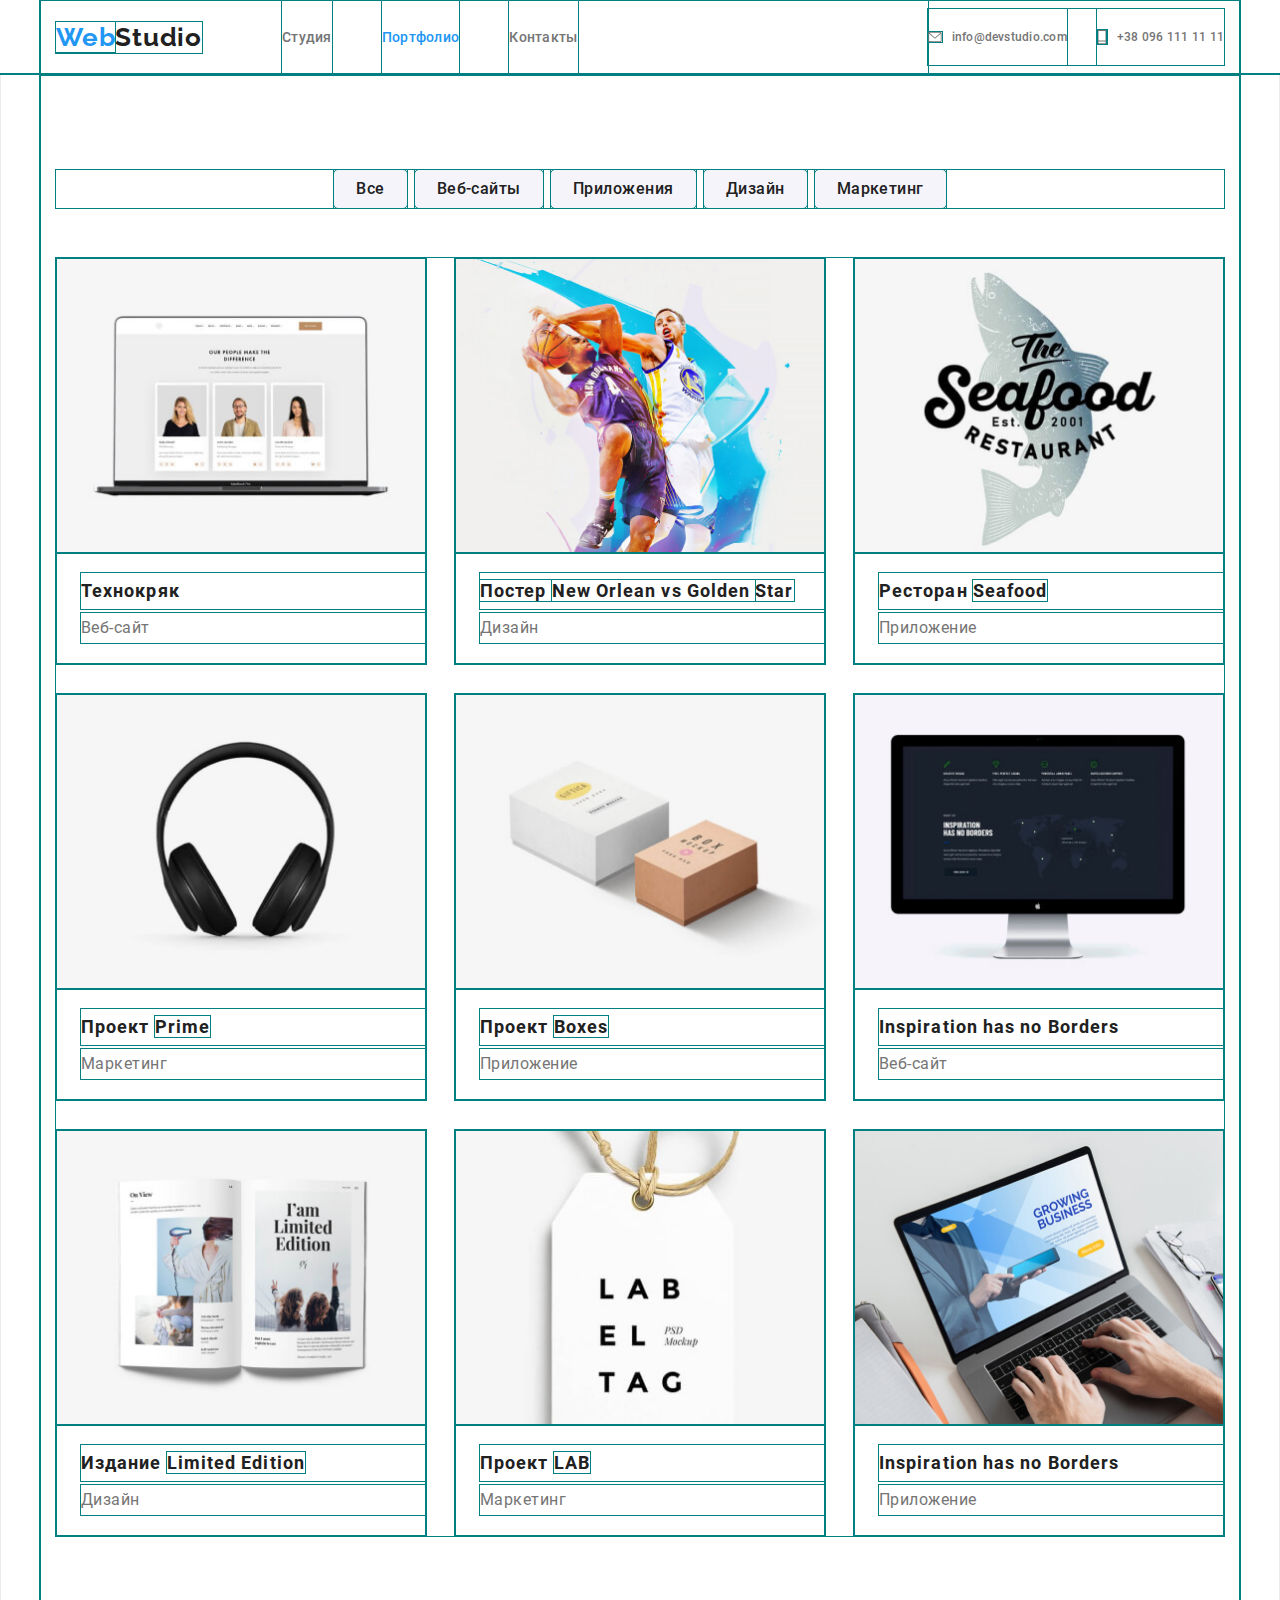
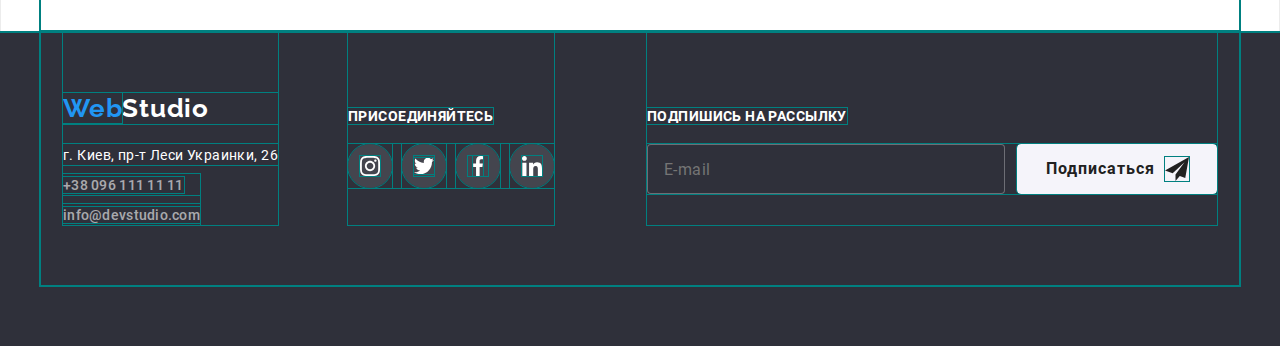
==== commit 692c5ad9: "нестандартная картинка-портфолио" ====
--- a/portfolio.html
+++ b/portfolio.html
@@ -167,7 +167,10 @@
                 </div>
                 <div class="description">
                   <h3 class="project-title">
-                    Постер <span lang="en">New Orlean vs Golden Star</span>
+                    <span
+                      >Постер
+                      <span lang="en">New Orlean vs Golden </span>Star</span
+                    >
                   </h3>
                   <p class="project-description">Дизайн</p>
                 </div>
--- a/css/portfolio.min.css
+++ b/css/portfolio.min.css
@@ -1,2 +1,2 @@
-/*! normalize.css v8.0.1 | MIT License | github.com/necolas/normalize.css */html{line-height:1.15;-webkit-text-size-adjust:100%}body{margin:0}main{display:block}h1{font-size:2em;margin:0.67em 0}hr{box-sizing:content-box;height:0;overflow:visible}pre{font-family:monospace, monospace;font-size:1em}a{background-color:transparent}abbr[title]{border-bottom:none;text-decoration:underline;text-decoration:underline dotted}b,strong{font-weight:bolder}code,kbd,samp{font-family:monospace, monospace;font-size:1em}small{font-size:80%}sub,sup{font-size:75%;line-height:0;position:relative;vertical-align:baseline}sub{bottom:-0.25em}sup{top:-0.5em}img{border-style:none}button,input,optgroup,select,textarea{font-family:inherit;font-size:100%;line-height:1.15;margin:0}button,input{overflow:visible}button,select{text-transform:none}button,[type="button"],[type="reset"],[type="submit"]{-webkit-appearance:button}button::-moz-focus-inner,[type="button"]::-moz-focus-inner,[type="reset"]::-moz-focus-inner,[type="submit"]::-moz-focus-inner{border-style:none;padding:0}button:-moz-focusring,[type="button"]:-moz-focusring,[type="reset"]:-moz-focusring,[type="submit"]:-moz-focusring{outline:1px dotted ButtonText}fieldset{padding:0.35em 0.75em 0.625em}legend{box-sizing:border-box;color:inherit;display:table;max-width:100%;padding:0;white-space:normal}progress{vertical-align:baseline}textarea{overflow:auto}[type="checkbox"],[type="radio"]{box-sizing:border-box;padding:0}[type="number"]::-webkit-inner-spin-button,[type="number"]::-webkit-outer-spin-button{height:auto}[type="search"]{-webkit-appearance:textfield;outline-offset:-2px}[type="search"]::-webkit-search-decoration{-webkit-appearance:none}::-webkit-file-upload-button{-webkit-appearance:button;font:inherit}details{display:block}summary{display:list-item}template{display:none}[hidden]{display:none}@font-face{font-family:"Roboto";font-style:normal;font-weight:400;src:url("../fonts/roboto/roboto/roboto-v20-latin_cyrillic-regular.eot");src:local("Roboto"),local("Roboto-Regular"),url("../fonts/roboto/roboto-v20-latin_cyrillic-regular.eot?#iefix") format("embedded-opentype"),url("../fonts/roboto/roboto-v20-latin_cyrillic-regular.woff2") format("woff2"),url("../fonts/roboto/roboto-v20-latin_cyrillic-regular.woff") format("woff"),url("../fonts/roboto/roboto-v20-latin_cyrillic-regular.ttf") format("truetype"),url("../fonts/roboto/roboto-v20-latin_cyrillic-regular.svg#Roboto") format("svg")}@font-face{font-family:"Roboto";font-style:normal;font-weight:500;src:url("../fonts/roboto/roboto-v20-latin_cyrillic-500.eot");src:local("Roboto Medium"),local("Roboto-Medium"),url("../fonts/roboto/roboto-v20-latin_cyrillic-500.eot?#iefix") format("embedded-opentype"),url("../fonts/roboto/roboto-v20-latin_cyrillic-500.woff2") format("woff2"),url("../fonts/roboto/roboto-v20-latin_cyrillic-500.woff") format("woff"),url("../fonts/roboto/roboto-v20-latin_cyrillic-500.ttf") format("truetype"),url("../fonts/roboto/roboto-v20-latin_cyrillic-500.svg#Roboto") format("svg")}@font-face{font-family:"Roboto";font-style:normal;font-weight:700;src:url("../fonts/roboto/roboto-v20-latin_cyrillic-700.eot");src:local("Roboto Bold"),local("Roboto-Bold"),url("../fonts/roboto/roboto-v20-latin_cyrillic-700.eot?#iefix") format("embedded-opentype"),url("../fonts/roboto/roboto-v20-latin_cyrillic-700.woff2") format("woff2"),url("../fonts/roboto/roboto-v20-latin_cyrillic-700.woff") format("woff"),url("../fonts/roboto/roboto-v20-latin_cyrillic-700.ttf") format("truetype"),url("../fonts/roboto/roboto-v20-latin_cyrillic-700.svg#Roboto") format("svg")}@font-face{font-family:"Roboto";font-style:normal;font-weight:900;src:url("../fonts/roboto/roboto-v20-latin_cyrillic-900.eot");src:local("Roboto Black"),local("Roboto-Black"),url("../fonts/roboto/roboto-v20-latin_cyrillic-900.eot?#iefix") format("embedded-opentype"),url("../fonts/roboto/roboto-v20-latin_cyrillic-900.woff2") format("woff2"),url("../fonts/roboto/roboto-v20-latin_cyrillic-900.woff") format("woff"),url("../fonts/roboto/roboto-v20-latin_cyrillic-900.ttf") format("truetype"),url("../fonts/roboto/roboto-v20-latin_cyrillic-900.svg#Roboto") format("svg")}html{box-sizing:border-box}*,*::before,*::after{box-sizing:inherit;outline:1px solid teal}img{display:block;max-width:100%;height:auto}h1,h2,h3,p{margin-top:0}h1,h2{text-align:center}.container{padding-left:15px;padding-right:15px;margin-left:auto;margin-right:auto;margin-top:0;margin-bottom:0;border:1px solid teal}@media screen and (min-width: 480px){.container{width:480px}}@media screen and (min-width: 768px){.container{width:768px}}@media screen and (min-width: 1200px){.container{width:1200px}}body{max-width:100%;margin:auto}.text{color:#757575;font-family:"Roboto",sans-serif;font-style:normal;font-weight:400;font-size:14px;line-height:1.714;letter-spacing:0.03em;margin-bottom:0}.link{color:#757575;text-decoration:none;font-family:"Roboto",sans-serif;font-style:normal;font-weight:500;font-size:14px;line-height:1.17;letter-spacing:0.02em;transition:color 2250ms cubic-bezier(0.4, 0, 0.2, 1)}.link:hover,.link:focus{color:#2196f3;transition:color 2250ms cubic-bezier(0.4, 0, 0.2, 1)}.list{list-style:none;padding:0px;margin:0px}.section-title{margin-top:0px;margin-bottom:30px;font-family:"Roboto",sans-serif;font-style:normal;font-weight:700;font-size:28px;line-height:1.18;letter-spacing:0.03em;color:#212121}@media screen and (min-width: 1200px){.section-title{margin-bottom:50px;font-size:36px;line-height:1.17}}.btn{font-family:"Roboto",sans-serif;font-style:normal;font-weight:500;font-size:16px;line-height:1.62;letter-spacing:0.03em;padding:6px 22px;background-color:#f5f4fa;color:#212121;border-radius:4px;height:38px;border:none;transition:color 2250ms cubic-bezier(0.4, 0, 0.2, 1),background-color 2250ms cubic-bezier(0.4, 0, 0.2, 1),box-shadow 2250ms cubic-bezier(0.4, 0, 0.2, 1)}.btn:hover,.btn:focus{box-shadow:0px 3px 1px rgba(0,0,0,0.1),0px 1px 2px rgba(0,0,0,0.08),0px 2px 2px rgba(0,0,0,0.12);background-color:#2196f3;color:#fff;outline:none;transition:color 2250ms cubic-bezier(0.4, 0, 0.2, 1),background-color 2250ms cubic-bezier(0.4, 0, 0.2, 1),box-shadow 2250ms cubic-bezier(0.4, 0, 0.2, 1)}.header .container{display:flex;justify-content:space-between;align-items:center;height:60px}.main-nav{display:none;align-items:center;justify-content:space-between}.nav{display:flex;align-items:center;flex-grow:1;margin-left:80px}@media screen and (min-width: 768px){flex-grow:1}.site-nav{display:none;align-items:center}.site-nav .item{margin-right:50px}.site-nav .item:last-child{margin-right:0}.site-nav .link{display:flex;padding-bottom:28px;padding-top:28px}.auth-nav{display:none;align-items:center;margin-left:auto;font-size:12px;line-height:1.167}.phone-icon{width:10px;height:14px}.auth-item .link:hover .phone-icon,.auth-item .link:focus .phone-icon{fill:#2196f3;transition:fill 2250ms cubic-bezier(0.4, 0, 0.2, 1)}.envelope-icon{width:14px;height:10px}.auth-item .link:hover .envelope-icon,.auth-item .link:focus .envelope-icon{fill:#2196f3;transition:fill 2250ms cubic-bezier(0.4, 0, 0.2, 1)}.auth-nav .link{display:flex;align-items:center;font-size:12px;line-height:1.167}.menu-icon-svg{display:block;background-size:contain;fill:#212121;transition:fill 2250ms cubic-bezier(0.4, 0, 0.2, 1)}.menu-close-svg{display:block;background-size:contain;fill:#212121;transition:fill 2250ms cubic-bezier(0.4, 0, 0.2, 1)}.mobile-menu-btn .menu-close-svg{display:none}.mobile-menu-btn.is-open .menu-close-svg{display:block}.mobile-menu-btn.is-open .menu-icon-svg{display:none}.mobile-menu-btn{display:none;width:40px;height:40px;margin:0;padding:0;border:none;background-color:transparent}.mobile-menu-btn:hover .menu-close-svg,.mobile-menu-btn:focus .menu-close-svg{fill:#2196f3;transition:fill 2250ms cubic-bezier(0.4, 0, 0.2, 1)}.mobile-menu-btn:hover .menu-icon-svg,.mobile-menu-btn:focus .menu-icon-svg{fill:#2196f3;transition:fill 2250ms cubic-bezier(0.4, 0, 0.2, 1)}@media screen and (max-width: 767px){.mobile-menu-btn{display:block}}.site-nav .link-nav.current{color:#2196f3}.icon-nav{display:inline-block;align-items:center;justify-content:center;margin-right:10px;fill:#757575;transition:fill 2250ms cubic-bezier(0.4, 0, 0.2, 1)}.envelope-icon-menu{width:16px;height:11px}.mobile-auth-item .link:hover .envelope-icon-menu,.mobile-auth-item .link:focus .envelope-icon-menu{fill:#2196f3;transition:fill 2250ms cubic-bezier(0.4, 0, 0.2, 1)}.phone-icon-menu{width:10px;height:15px}.mobile-auth-item .link:hover .phone-icon-menu,.mobile-auth-item .link:focus .phone-icon-menu{fill:#2196f3;transition:fill 2250ms cubic-bezier(0.4, 0, 0.2, 1)}.site-nav-mobile,.auth-nav-mobile{display:inline;text-align:center;transition:color 2250ms cubic-bezier(0.4, 0, 0.2, 1)}.site-nav-mobile .link-nav.current{color:#2196f3}.site-nav-mobile .link-nav:hover,.site-nav-mobile .link-nav:focus{color:#2196f3;transition:color 2250ms cubic-bezier(0.4, 0, 0.2, 1)}.mobile-nav{margin-bottom:60px}.mobile-nav .link{height:21px}.link-nav{position:relative;display:inline-flex}.link-nav::after{content:"";position:absolute;left:0;bottom:-8px;display:block;width:100%;height:4px;border-radius:2px;background-color:#2196f3;transform:scale(0);transition:transform 2250ms cubic-bezier(0.4, 0, 0.2, 1)}.link-nav:focus::after,.link-nav:hover::after{transform:scaleX(1)}.mobile-menu{display:none;padding-top:60px;padding-bottom:60px;box-shadow:0px 4px 8px rgba(0,0,0,0.04),0px 2px 4px rgba(0,0,0,0.08),0px 1px 3px rgba(0,0,0,0.16)}.mobile-menu.is-open{display:block}.mobile-item .link{font-family:"Roboto",sans-serif;font-style:normal;font-weight:500;font-size:18px;line-height:1.167;letter-spacing:0.02em;color:#212121;transition:color 2250ms cubic-bezier(0.4, 0, 0.2, 1)}.mobile-auth-item .link{display:flex;align-items:center;justify-content:center;font-weight:500;font-size:18px;line-height:1.167;letter-spacing:0.02em;transition:color 2250ms cubic-bezier(0.4, 0, 0.2, 1)}.mobile-item:not(:last-child){margin-bottom:40px}.mobile-auth-item:not(:last-child){margin-bottom:16px}@media screen and (min-width: 768px){.header .container{height:80px}.site-nav .link-nav::after{bottom:0}.auth-nav{display:block}.auth-nav .auth-item+.auth-item{margin-top:10px}.main-nav{display:flex}.site-nav{display:flex}}@media screen and (min-width: 1200px){.main-nav{display:flex;align-items:center}.auth-nav{display:flex;align-content:center;margin-left:auto}.auth-nav .link{display:flex;padding-top:21px;padding-bottom:21px}.auth-nav .auth-item+.auth-item{margin-left:30px;margin-top:0}}.logo-style{display:block;font-family:"Raleway", sans-serif;font-style:normal;font-weight:700;font-size:24px;line-height:1.167;letter-spacing:0.03em;color:#212121;height:31px}@media screen and (min-width: 1200px){.logo-style{font-size:26px;line-height:1.19}}.logo-style.footer{color:#fff;margin-bottom:20px}.logo-accent.link{color:#2196f3;font-family:"Raleway", sans-serif;font-style:normal;font-weight:700;font-size:26px;line-height:1.19;letter-spacing:0.03em}.social-icons{display:flex;margin-left:auto;margin-right:auto;text-align:center;justify-content:center;margin-top:16px}.social-icons-link{display:flex;justify-content:center;align-items:center;width:44px;height:44px;background-color:#fff;border-radius:50%;transition:background-color 2250ms cubic-bezier(0.4, 0, 0.2, 1)}.social-icons-link:hover,.social-icons-link:focus{background-color:#2196f3;transition:background-color 2250ms cubic-bezier(0.4, 0, 0.2, 1)}.social-icons-svg{width:20px;height:20px;fill:#afb1b8;transition:fill 2250ms cubic-bezier(0.4, 0, 0.2, 1)}.social-icons-link:hover .social-icons-svg,.social-icons-link:focus .social-icons-svg{fill:#fff;transition:fill 2250ms cubic-bezier(0.4, 0, 0.2, 1)}.social-icons-item:not(:last-child){margin-right:10px}.adress{font-family:"Roboto",sans-serif;font-style:normal;font-weight:400;font-size:14px;line-height:1.71;letter-spacing:0.03em;height:81px;margin-bottom:60px}.adress-footer{color:#fff;margin-bottom:0;height:21px}.footer-css{font-family:"Roboto",sans-serif;font-style:normal;font-weight:400;font-size:14px;line-height:1.71;letter-spacing:0.03em;background-color:#2f303a;padding-bottom:60px}.footer-css .container{justify-content:center;padding-bottom:60px}@media screen and (max-width: 1199px){.footer-css .container{text-align:center}}.left-footer{padding-top:60px}.footer-adress{display:inline-block;margin-top:8px}.link-contact{color:rgba(255,255,255,0.6)}.contact-footer{margin-bottom:8px;height:21px}.contact-footer:last-child{margin-bottom:0}.icons-footer{background-color:rgba(255,255,255,0.1);transition:background-color 2250ms cubic-bezier(0.4, 0, 0.2, 1)}.footer-svg{fill:#fff}.social-net{margin-bottom:60px}.social-net .social-icons{display:flex;justify-content:center;align-items:center;margin-top:0;padding:0}.join{display:inline-block;font-family:"Roboto",sans-serif;font-style:normal;font-weight:700;font-size:14px;line-height:1.143;letter-spacing:0.03em;text-transform:uppercase;color:#fff;height:16px;margin-bottom:20px}.subscribe-form{padding:0}.mailing-input{display:inline-block;font-family:"Roboto",sans-serif;font-style:normal;font-weight:400;font-size:16px;line-height:1.25;width:100%;max-width:450px;height:50px;align-items:center;letter-spacing:0.03em;background-color:#2f303a;color:rgba(255,255,255,0.6);border-radius:4px;border:1px solid rgba(255,255,255,0.3);padding-left:16px;padding-right:0;padding-top:0;padding-bottom:0;margin-bottom:20px;outline:none;transition:border-color 2250ms cubic-bezier(0.4, 0, 0.2, 1)}.mailing-input:focus,.mailing-input:not(:placeholder-shown){border-color:#2196f3;transition:border-color 2250ms cubic-bezier(0.4, 0, 0.2, 1)}.mailing-btn{position:relative;font-family:"Roboto",sans-serif;font-style:normal;font-weight:700;font-size:16px;line-height:1.875;text-align:center;letter-spacing:0.06em;padding:10px 32px;background-color:#f5f4fa;color:#212121;border-radius:4px;border-width:0;width:200px;height:50px;padding-left:29px;padding-right:62px;padding-top:10px;padding-bottom:10px;transition:background-color 2250ms cubic-bezier(0.4, 0, 0.2, 1),color 2250ms cubic-bezier(0.4, 0, 0.2, 1),box-shadow 2250ms cubic-bezier(0.4, 0, 0.2, 1)}.mailing-btn:hover,.mailing-btn:focus{background-color:#2196f3;color:#fff;outline:none;box-shadow:0px 4px 4px rgba(0,0,0,0.15);transition:background-color 2250ms cubic-bezier(0.4, 0, 0.2, 1),color 2250ms cubic-bezier(0.4, 0, 0.2, 1),box-shadow 2250ms cubic-bezier(0.4, 0, 0.2, 1)}.mailing-btn:hover .send-icon,.mailing-btn:focus .send-icon{fill:#fff;transition:fill 2250ms cubic-bezier(0.4, 0, 0.2, 1)}.send-icon{position:absolute;right:28px;bottom:13px;width:24px;height:24px;fill:#212121;transition:fill 2250ms cubic-bezier(0.4, 0, 0.2, 1)}@media screen and (max-width: 1199px){.footer-tablet{text-align:center}}@media screen and (min-width: 768px){.footer-tablet{display:flex;justify-content:center}.social-net{margin-left:165px;padding-top:65px}.subscribe-form{display:flex;flex-direction:column;align-items:center}}@media screen and (min-width: 1200px){.footer-css .container{display:flex}.footer-adress{margin-top:9px}.contact-footer{margin-bottom:9px}.adress{margin-bottom:0}.social-net{margin-left:70px;padding-top:72px;margin-bottom:0}.mailing-btn{margin-left:12px}.subscribe{margin-left:93px;margin-right:0;padding-top:72px}.mailing-input{width:358px;margin-bottom:0}.subscribe-form{flex-direction:row;justify-content:center;align-items:center;text-align:center}}.list-nav{display:inline-block;display:flex;flex-wrap:wrap;text-align:center}.btn-portfolio{margin-right:8px;margin-bottom:15px;transition:color 2250ms cubic-bezier(0.4, 0, 0.2, 1),background-color 2250ms cubic-bezier(0.4, 0, 0.2, 1)}.btn-portfolio:last-child{margin-right:0}.btn-portfolio:nth-last-child(-n+2){margin-bottom:0}@media (max-width: 767px){.btn-portfolio:nth-last-child(-n+2){margin-bottom:0}}@media screen and (min-width: 768px){.list-nav{justify-content:center}.btn-portfolio{margin-bottom:0}}.portfolio{border:1px solid #ececec}.portfolio .container{padding-top:60px;padding-bottom:60px}.project{display:block;text-decoration:none}.project:hover,.project:focus{transition:box-shadow 2250ms cubic-bezier(0.4, 0, 0.2, 1);box-shadow:0px 1px 1px rgba(0,0,0,0.12),0px 4px 4px rgba(0,0,0,0.06),1px 4px 6px rgba(0,0,0,0.16)}.description{padding-left:24px;padding-top:20px;padding-bottom:20px;text-align:left}.project-title{display:flex;font-family:"Roboto",sans-serif;font-style:normal;font-weight:700;font-size:18px;line-height:2;letter-spacing:0.06em;color:#212121;margin-bottom:0}.project-description{font-family:"Roboto",sans-serif;font-style:normal;font-weight:400;font-size:16px;line-height:1.87;letter-spacing:0.03em;color:#757575;height:30px;margin-bottom:0;margin-top:4px}.flex-container{margin-top:40px}.box{margin-bottom:30px;margin-right:0;background:#ffffff;width:100%;max-width:450px;text-align:center;padding-bottom:0;border:1px solid #eeeeee}.box:last-child{margin-bottom:0}.box-thumb{position:relative;display:flex;overflow:hidden}@media screen and (min-width: 768px){.flex-container{display:flex;flex-wrap:wrap;margin-top:30px;justify-content:space-between}.box{max-width:354px}}@media screen and (min-width: 1200px){.portfolio .container{padding-top:94px;padding-bottom:94px}.flex-container{margin-top:50px}.box{max-width:370px}.box:nth-last-child(-n+3){margin-bottom:0}}.box-overlay{position:absolute;top:0;left:0;width:100%;height:100%;background-color:#2196f3;opacity:0.5;transform:translateY(100%);transition:transform 2250ms cubic-bezier(0.4, 0, 0.2, 1)}.project:hover .box-overlay,.project:focus .box-overlay{opacity:0.9;transform:translateY(0)}.article-portfolio{position:absolute;left:50%;top:50%;transform:translate(-50%, -50%);opacity:0;display:inline-block;width:322px;height:168px;text-align:left;justify-content:center;font-family:"Roboto",sans-serif;font-style:normal;font-weight:normal;font-size:18px;line-height:1.56;letter-spacing:0.03em;color:#fff}.project:hover .article-portfolio,.project:focus .article-portfolio{opacity:1;transition:opacity 2250ms cubic-bezier(0.4, 0, 0.2, 1)}
+/*! normalize.css v8.0.1 | MIT License | github.com/necolas/normalize.css */html{line-height:1.15;-webkit-text-size-adjust:100%}body{margin:0}main{display:block}h1{font-size:2em;margin:0.67em 0}hr{box-sizing:content-box;height:0;overflow:visible}pre{font-family:monospace, monospace;font-size:1em}a{background-color:transparent}abbr[title]{border-bottom:none;text-decoration:underline;text-decoration:underline dotted}b,strong{font-weight:bolder}code,kbd,samp{font-family:monospace, monospace;font-size:1em}small{font-size:80%}sub,sup{font-size:75%;line-height:0;position:relative;vertical-align:baseline}sub{bottom:-0.25em}sup{top:-0.5em}img{border-style:none}button,input,optgroup,select,textarea{font-family:inherit;font-size:100%;line-height:1.15;margin:0}button,input{overflow:visible}button,select{text-transform:none}button,[type="button"],[type="reset"],[type="submit"]{-webkit-appearance:button}button::-moz-focus-inner,[type="button"]::-moz-focus-inner,[type="reset"]::-moz-focus-inner,[type="submit"]::-moz-focus-inner{border-style:none;padding:0}button:-moz-focusring,[type="button"]:-moz-focusring,[type="reset"]:-moz-focusring,[type="submit"]:-moz-focusring{outline:1px dotted ButtonText}fieldset{padding:0.35em 0.75em 0.625em}legend{box-sizing:border-box;color:inherit;display:table;max-width:100%;padding:0;white-space:normal}progress{vertical-align:baseline}textarea{overflow:auto}[type="checkbox"],[type="radio"]{box-sizing:border-box;padding:0}[type="number"]::-webkit-inner-spin-button,[type="number"]::-webkit-outer-spin-button{height:auto}[type="search"]{-webkit-appearance:textfield;outline-offset:-2px}[type="search"]::-webkit-search-decoration{-webkit-appearance:none}::-webkit-file-upload-button{-webkit-appearance:button;font:inherit}details{display:block}summary{display:list-item}template{display:none}[hidden]{display:none}@font-face{font-family:"Roboto";font-style:normal;font-weight:400;src:url("../fonts/roboto/roboto/roboto-v20-latin_cyrillic-regular.eot");src:local("Roboto"),local("Roboto-Regular"),url("../fonts/roboto/roboto-v20-latin_cyrillic-regular.eot?#iefix") format("embedded-opentype"),url("../fonts/roboto/roboto-v20-latin_cyrillic-regular.woff2") format("woff2"),url("../fonts/roboto/roboto-v20-latin_cyrillic-regular.woff") format("woff"),url("../fonts/roboto/roboto-v20-latin_cyrillic-regular.ttf") format("truetype"),url("../fonts/roboto/roboto-v20-latin_cyrillic-regular.svg#Roboto") format("svg")}@font-face{font-family:"Roboto";font-style:normal;font-weight:500;src:url("../fonts/roboto/roboto-v20-latin_cyrillic-500.eot");src:local("Roboto Medium"),local("Roboto-Medium"),url("../fonts/roboto/roboto-v20-latin_cyrillic-500.eot?#iefix") format("embedded-opentype"),url("../fonts/roboto/roboto-v20-latin_cyrillic-500.woff2") format("woff2"),url("../fonts/roboto/roboto-v20-latin_cyrillic-500.woff") format("woff"),url("../fonts/roboto/roboto-v20-latin_cyrillic-500.ttf") format("truetype"),url("../fonts/roboto/roboto-v20-latin_cyrillic-500.svg#Roboto") format("svg")}@font-face{font-family:"Roboto";font-style:normal;font-weight:700;src:url("../fonts/roboto/roboto-v20-latin_cyrillic-700.eot");src:local("Roboto Bold"),local("Roboto-Bold"),url("../fonts/roboto/roboto-v20-latin_cyrillic-700.eot?#iefix") format("embedded-opentype"),url("../fonts/roboto/roboto-v20-latin_cyrillic-700.woff2") format("woff2"),url("../fonts/roboto/roboto-v20-latin_cyrillic-700.woff") format("woff"),url("../fonts/roboto/roboto-v20-latin_cyrillic-700.ttf") format("truetype"),url("../fonts/roboto/roboto-v20-latin_cyrillic-700.svg#Roboto") format("svg")}@font-face{font-family:"Roboto";font-style:normal;font-weight:900;src:url("../fonts/roboto/roboto-v20-latin_cyrillic-900.eot");src:local("Roboto Black"),local("Roboto-Black"),url("../fonts/roboto/roboto-v20-latin_cyrillic-900.eot?#iefix") format("embedded-opentype"),url("../fonts/roboto/roboto-v20-latin_cyrillic-900.woff2") format("woff2"),url("../fonts/roboto/roboto-v20-latin_cyrillic-900.woff") format("woff"),url("../fonts/roboto/roboto-v20-latin_cyrillic-900.ttf") format("truetype"),url("../fonts/roboto/roboto-v20-latin_cyrillic-900.svg#Roboto") format("svg")}html{box-sizing:border-box}*,*::before,*::after{box-sizing:inherit;outline:1px solid teal}img{display:block;max-width:100%;height:auto}h1,h2,h3,p{margin-top:0}h1,h2{text-align:center}.container{padding-left:15px;padding-right:15px;margin-left:auto;margin-right:auto;margin-top:0;margin-bottom:0;border:1px solid teal}@media screen and (min-width: 480px){.container{width:480px}}@media screen and (min-width: 768px){.container{width:768px}}@media screen and (min-width: 1200px){.container{width:1200px}}body{max-width:100%;margin:auto}.text{color:#757575;font-family:"Roboto",sans-serif;font-style:normal;font-weight:400;font-size:14px;line-height:1.714;letter-spacing:0.03em;margin-bottom:0}.link{color:#757575;text-decoration:none;font-family:"Roboto",sans-serif;font-style:normal;font-weight:500;font-size:14px;line-height:1.17;letter-spacing:0.02em;transition:color 2250ms cubic-bezier(0.4, 0, 0.2, 1)}.link:hover,.link:focus{color:#2196f3;transition:color 2250ms cubic-bezier(0.4, 0, 0.2, 1)}.list{list-style:none;padding:0px;margin:0px}.section-title{margin-top:0px;margin-bottom:30px;font-family:"Roboto",sans-serif;font-style:normal;font-weight:700;font-size:28px;line-height:1.18;letter-spacing:0.03em;color:#212121}@media screen and (min-width: 1200px){.section-title{margin-bottom:50px;font-size:36px;line-height:1.17}}.btn{font-family:"Roboto",sans-serif;font-style:normal;font-weight:500;font-size:16px;line-height:1.62;letter-spacing:0.03em;padding:6px 22px;background-color:#f5f4fa;color:#212121;border-radius:4px;height:38px;border:none;transition:color 2250ms cubic-bezier(0.4, 0, 0.2, 1),background-color 2250ms cubic-bezier(0.4, 0, 0.2, 1),box-shadow 2250ms cubic-bezier(0.4, 0, 0.2, 1)}.btn:hover,.btn:focus{box-shadow:0px 3px 1px rgba(0,0,0,0.1),0px 1px 2px rgba(0,0,0,0.08),0px 2px 2px rgba(0,0,0,0.12);background-color:#2196f3;color:#fff;outline:none;transition:color 2250ms cubic-bezier(0.4, 0, 0.2, 1),background-color 2250ms cubic-bezier(0.4, 0, 0.2, 1),box-shadow 2250ms cubic-bezier(0.4, 0, 0.2, 1)}.header .container{display:flex;justify-content:space-between;align-items:center;height:60px}.main-nav{display:none;align-items:center;justify-content:space-between}.nav{display:flex;align-items:center;flex-grow:1;margin-left:80px}@media screen and (min-width: 768px){flex-grow:1}.site-nav{display:none;align-items:center}.site-nav .item{margin-right:50px}.site-nav .item:last-child{margin-right:0}.site-nav .link{display:flex;padding-bottom:28px;padding-top:28px}.auth-nav{display:none;align-items:center;margin-left:auto;font-size:12px;line-height:1.167}.phone-icon{width:10px;height:14px}.auth-item .link:hover .phone-icon,.auth-item .link:focus .phone-icon{fill:#2196f3;transition:fill 2250ms cubic-bezier(0.4, 0, 0.2, 1)}.envelope-icon{width:14px;height:10px}.auth-item .link:hover .envelope-icon,.auth-item .link:focus .envelope-icon{fill:#2196f3;transition:fill 2250ms cubic-bezier(0.4, 0, 0.2, 1)}.auth-nav .link{display:flex;align-items:center;font-size:12px;line-height:1.167}.menu-icon-svg{display:block;background-size:contain;fill:#212121;transition:fill 2250ms cubic-bezier(0.4, 0, 0.2, 1)}.menu-close-svg{display:block;background-size:contain;fill:#212121;transition:fill 2250ms cubic-bezier(0.4, 0, 0.2, 1)}.mobile-menu-btn .menu-close-svg{display:none}.mobile-menu-btn.is-open .menu-close-svg{display:block}.mobile-menu-btn.is-open .menu-icon-svg{display:none}.mobile-menu-btn{display:none;width:40px;height:40px;margin:0;padding:0;border:none;background-color:transparent}.mobile-menu-btn:hover .menu-close-svg,.mobile-menu-btn:focus .menu-close-svg{fill:#2196f3;transition:fill 2250ms cubic-bezier(0.4, 0, 0.2, 1)}.mobile-menu-btn:hover .menu-icon-svg,.mobile-menu-btn:focus .menu-icon-svg{fill:#2196f3;transition:fill 2250ms cubic-bezier(0.4, 0, 0.2, 1)}@media screen and (max-width: 767px){.mobile-menu-btn{display:block}}.site-nav .link-nav.current{color:#2196f3}.icon-nav{display:inline-block;align-items:center;justify-content:center;margin-right:10px;fill:#757575;transition:fill 2250ms cubic-bezier(0.4, 0, 0.2, 1)}.envelope-icon-menu{width:16px;height:11px}.mobile-auth-item .link:hover .envelope-icon-menu,.mobile-auth-item .link:focus .envelope-icon-menu{fill:#2196f3;transition:fill 2250ms cubic-bezier(0.4, 0, 0.2, 1)}.phone-icon-menu{width:10px;height:15px}.mobile-auth-item .link:hover .phone-icon-menu,.mobile-auth-item .link:focus .phone-icon-menu{fill:#2196f3;transition:fill 2250ms cubic-bezier(0.4, 0, 0.2, 1)}.site-nav-mobile,.auth-nav-mobile{display:inline;text-align:center;transition:color 2250ms cubic-bezier(0.4, 0, 0.2, 1)}.site-nav-mobile .link-nav.current{color:#2196f3}.site-nav-mobile .link-nav:hover,.site-nav-mobile .link-nav:focus{color:#2196f3;transition:color 2250ms cubic-bezier(0.4, 0, 0.2, 1)}.mobile-nav{margin-bottom:60px}.mobile-nav .link{height:21px}.link-nav{position:relative;display:inline-flex}.link-nav::after{content:"";position:absolute;left:0;bottom:-8px;display:block;width:100%;height:4px;border-radius:2px;background-color:#2196f3;transform:scale(0);transition:transform 2250ms cubic-bezier(0.4, 0, 0.2, 1)}.link-nav:focus::after,.link-nav:hover::after{transform:scaleX(1)}.mobile-menu{display:none;padding-top:60px;padding-bottom:60px;box-shadow:0px 4px 8px rgba(0,0,0,0.04),0px 2px 4px rgba(0,0,0,0.08),0px 1px 3px rgba(0,0,0,0.16)}.mobile-menu.is-open{display:block}.mobile-item .link{font-family:"Roboto",sans-serif;font-style:normal;font-weight:500;font-size:18px;line-height:1.167;letter-spacing:0.02em;color:#212121;transition:color 2250ms cubic-bezier(0.4, 0, 0.2, 1)}.mobile-auth-item .link{display:flex;align-items:center;justify-content:center;font-weight:500;font-size:18px;line-height:1.167;letter-spacing:0.02em;transition:color 2250ms cubic-bezier(0.4, 0, 0.2, 1)}.mobile-item:not(:last-child){margin-bottom:40px}.mobile-auth-item:not(:last-child){margin-bottom:16px}@media screen and (min-width: 768px){.header .container{height:80px}.site-nav .link-nav::after{bottom:0}.auth-nav{display:block}.auth-nav .auth-item+.auth-item{margin-top:10px}.main-nav{display:flex}.site-nav{display:flex}}@media screen and (min-width: 1200px){.main-nav{display:flex;align-items:center}.auth-nav{display:flex;align-content:center;margin-left:auto}.auth-nav .link{display:flex;padding-top:21px;padding-bottom:21px}.auth-nav .auth-item+.auth-item{margin-left:30px;margin-top:0}}.logo-style{display:block;font-family:"Raleway", sans-serif;font-style:normal;font-weight:700;font-size:24px;line-height:1.167;letter-spacing:0.03em;color:#212121;height:31px}@media screen and (min-width: 1200px){.logo-style{font-size:26px;line-height:1.19}}.logo-style.footer{color:#fff;margin-bottom:20px}.logo-accent.link{color:#2196f3;font-family:"Raleway", sans-serif;font-style:normal;font-weight:700;font-size:26px;line-height:1.19;letter-spacing:0.03em}.social-icons{display:flex;margin-left:auto;margin-right:auto;text-align:center;justify-content:center;margin-top:16px}.social-icons-link{display:flex;justify-content:center;align-items:center;width:44px;height:44px;background-color:#fff;border-radius:50%;transition:background-color 2250ms cubic-bezier(0.4, 0, 0.2, 1)}.social-icons-link:hover,.social-icons-link:focus{background-color:#2196f3;transition:background-color 2250ms cubic-bezier(0.4, 0, 0.2, 1)}.social-icons-svg{width:20px;height:20px;fill:#afb1b8;transition:fill 2250ms cubic-bezier(0.4, 0, 0.2, 1)}.social-icons-link:hover .social-icons-svg,.social-icons-link:focus .social-icons-svg{fill:#fff;transition:fill 2250ms cubic-bezier(0.4, 0, 0.2, 1)}.social-icons-item:not(:last-child){margin-right:10px}.adress{font-family:"Roboto",sans-serif;font-style:normal;font-weight:400;font-size:14px;line-height:1.71;letter-spacing:0.03em;height:81px;margin-bottom:60px}.adress-footer{color:#fff;margin-bottom:0;height:21px}.footer-css{font-family:"Roboto",sans-serif;font-style:normal;font-weight:400;font-size:14px;line-height:1.71;letter-spacing:0.03em;background-color:#2f303a;padding-bottom:60px}.footer-css .container{justify-content:center;padding-bottom:60px}@media screen and (max-width: 1199px){.footer-css .container{text-align:center}}.left-footer{padding-top:60px}.footer-adress{display:inline-block;margin-top:8px}.link-contact{color:rgba(255,255,255,0.6)}.contact-footer{margin-bottom:8px;height:21px}.contact-footer:last-child{margin-bottom:0}.icons-footer{background-color:rgba(255,255,255,0.1);transition:background-color 2250ms cubic-bezier(0.4, 0, 0.2, 1)}.footer-svg{fill:#fff}.social-net{margin-bottom:60px}.social-net .social-icons{display:flex;justify-content:center;align-items:center;margin-top:0;padding:0}.join{display:inline-block;font-family:"Roboto",sans-serif;font-style:normal;font-weight:700;font-size:14px;line-height:1.143;letter-spacing:0.03em;text-transform:uppercase;color:#fff;height:16px;margin-bottom:20px}.subscribe-form{padding:0}.mailing-input{display:inline-block;font-family:"Roboto",sans-serif;font-style:normal;font-weight:400;font-size:16px;line-height:1.25;width:100%;max-width:450px;height:50px;align-items:center;letter-spacing:0.03em;background-color:#2f303a;color:rgba(255,255,255,0.6);border-radius:4px;border:1px solid rgba(255,255,255,0.3);padding-left:16px;padding-right:0;padding-top:0;padding-bottom:0;margin-bottom:20px;outline:none;transition:border-color 2250ms cubic-bezier(0.4, 0, 0.2, 1)}.mailing-input:focus,.mailing-input:not(:placeholder-shown){border-color:#2196f3;transition:border-color 2250ms cubic-bezier(0.4, 0, 0.2, 1)}.mailing-btn{position:relative;font-family:"Roboto",sans-serif;font-style:normal;font-weight:700;font-size:16px;line-height:1.875;text-align:center;letter-spacing:0.06em;padding:10px 32px;background-color:#f5f4fa;color:#212121;border-radius:4px;border-width:0;width:200px;height:50px;padding-left:29px;padding-right:62px;padding-top:10px;padding-bottom:10px;transition:background-color 2250ms cubic-bezier(0.4, 0, 0.2, 1),color 2250ms cubic-bezier(0.4, 0, 0.2, 1),box-shadow 2250ms cubic-bezier(0.4, 0, 0.2, 1)}.mailing-btn:hover,.mailing-btn:focus{background-color:#2196f3;color:#fff;outline:none;box-shadow:0px 4px 4px rgba(0,0,0,0.15);transition:background-color 2250ms cubic-bezier(0.4, 0, 0.2, 1),color 2250ms cubic-bezier(0.4, 0, 0.2, 1),box-shadow 2250ms cubic-bezier(0.4, 0, 0.2, 1)}.mailing-btn:hover .send-icon,.mailing-btn:focus .send-icon{fill:#fff;transition:fill 2250ms cubic-bezier(0.4, 0, 0.2, 1)}.send-icon{position:absolute;right:28px;bottom:13px;width:24px;height:24px;fill:#212121;transition:fill 2250ms cubic-bezier(0.4, 0, 0.2, 1)}@media screen and (max-width: 1199px){.footer-tablet{text-align:center}}@media screen and (min-width: 768px){.footer-tablet{display:flex;justify-content:center}.social-net{margin-left:165px;padding-top:65px}.subscribe-form{display:flex;flex-direction:column;align-items:center}}@media screen and (min-width: 1200px){.footer-css .container{display:flex}.footer-adress{margin-top:9px}.contact-footer{margin-bottom:9px}.adress{margin-bottom:0}.social-net{margin-left:70px;padding-top:72px;margin-bottom:0}.mailing-btn{margin-left:12px}.subscribe{margin-left:93px;margin-right:0;padding-top:72px}.mailing-input{width:358px;margin-bottom:0}.subscribe-form{flex-direction:row;justify-content:center;align-items:center;text-align:center}}.list-nav{display:inline-block;display:flex;flex-wrap:wrap;text-align:center}.btn-portfolio{margin-right:8px;margin-bottom:15px;transition:color 2250ms cubic-bezier(0.4, 0, 0.2, 1),background-color 2250ms cubic-bezier(0.4, 0, 0.2, 1)}.btn-portfolio:last-child{margin-right:0}.btn-portfolio:nth-last-child(-n+2){margin-bottom:0}@media (max-width: 767px){.btn-portfolio:nth-last-child(-n+2){margin-bottom:0}}@media screen and (min-width: 768px){.list-nav{justify-content:center}.btn-portfolio{margin-bottom:0}}.portfolio{border:1px solid #ececec}.portfolio .container{padding-top:60px;padding-bottom:60px}.project{display:block;text-decoration:none}.project:hover,.project:focus{transition:box-shadow 2250ms cubic-bezier(0.4, 0, 0.2, 1);box-shadow:0px 1px 1px rgba(0,0,0,0.12),0px 4px 4px rgba(0,0,0,0.06),1px 4px 6px rgba(0,0,0,0.16)}.description{padding-left:24px;padding-top:20px;padding-bottom:20px;text-align:left}.project-title{font-family:"Roboto",sans-serif;font-style:normal;font-weight:700;font-size:18px;line-height:2;letter-spacing:0.06em;color:#212121;margin-bottom:0}.project-description{font-family:"Roboto",sans-serif;font-style:normal;font-weight:400;font-size:16px;line-height:1.87;letter-spacing:0.03em;color:#757575;height:30px;margin-bottom:0;margin-top:4px}.flex-container{margin-top:40px}.box{margin-bottom:30px;margin-right:0;background:#ffffff;width:100%;max-width:450px;text-align:center;padding-bottom:0;border:1px solid #eeeeee}.box:last-child{margin-bottom:0}.box-thumb{position:relative;display:flex;overflow:hidden;height:294px}@media screen and (min-width: 768px){.flex-container{display:flex;flex-wrap:wrap;margin-top:30px;justify-content:space-between}.box{max-width:354px}}@media screen and (max-width: 1199px) and (min-width: 768px){.project-title{max-width:306px}}@media screen and (min-width: 1200px){.portfolio .container{padding-top:94px;padding-bottom:94px}.flex-container{margin-top:50px}.box{max-width:370px}.box:nth-last-child(-n+3){margin-bottom:0}}.box-overlay{position:absolute;top:0;left:0;width:100%;height:100%;background-color:#2196f3;opacity:0.5;transform:translateY(100%);transition:transform 2250ms cubic-bezier(0.4, 0, 0.2, 1)}.project:hover .box-overlay,.project:focus .box-overlay{opacity:0.9;transform:translateY(0)}.article-portfolio{position:absolute;left:50%;top:50%;transform:translate(-50%, -50%);opacity:0;display:inline-block;width:322px;height:168px;text-align:left;justify-content:center;font-family:"Roboto",sans-serif;font-style:normal;font-weight:normal;font-size:18px;line-height:1.56;letter-spacing:0.03em;color:#fff}.project:hover .article-portfolio,.project:focus .article-portfolio{opacity:1;transition:opacity 2250ms cubic-bezier(0.4, 0, 0.2, 1)}
 /*# sourceMappingURL=portfolio.min.css.map */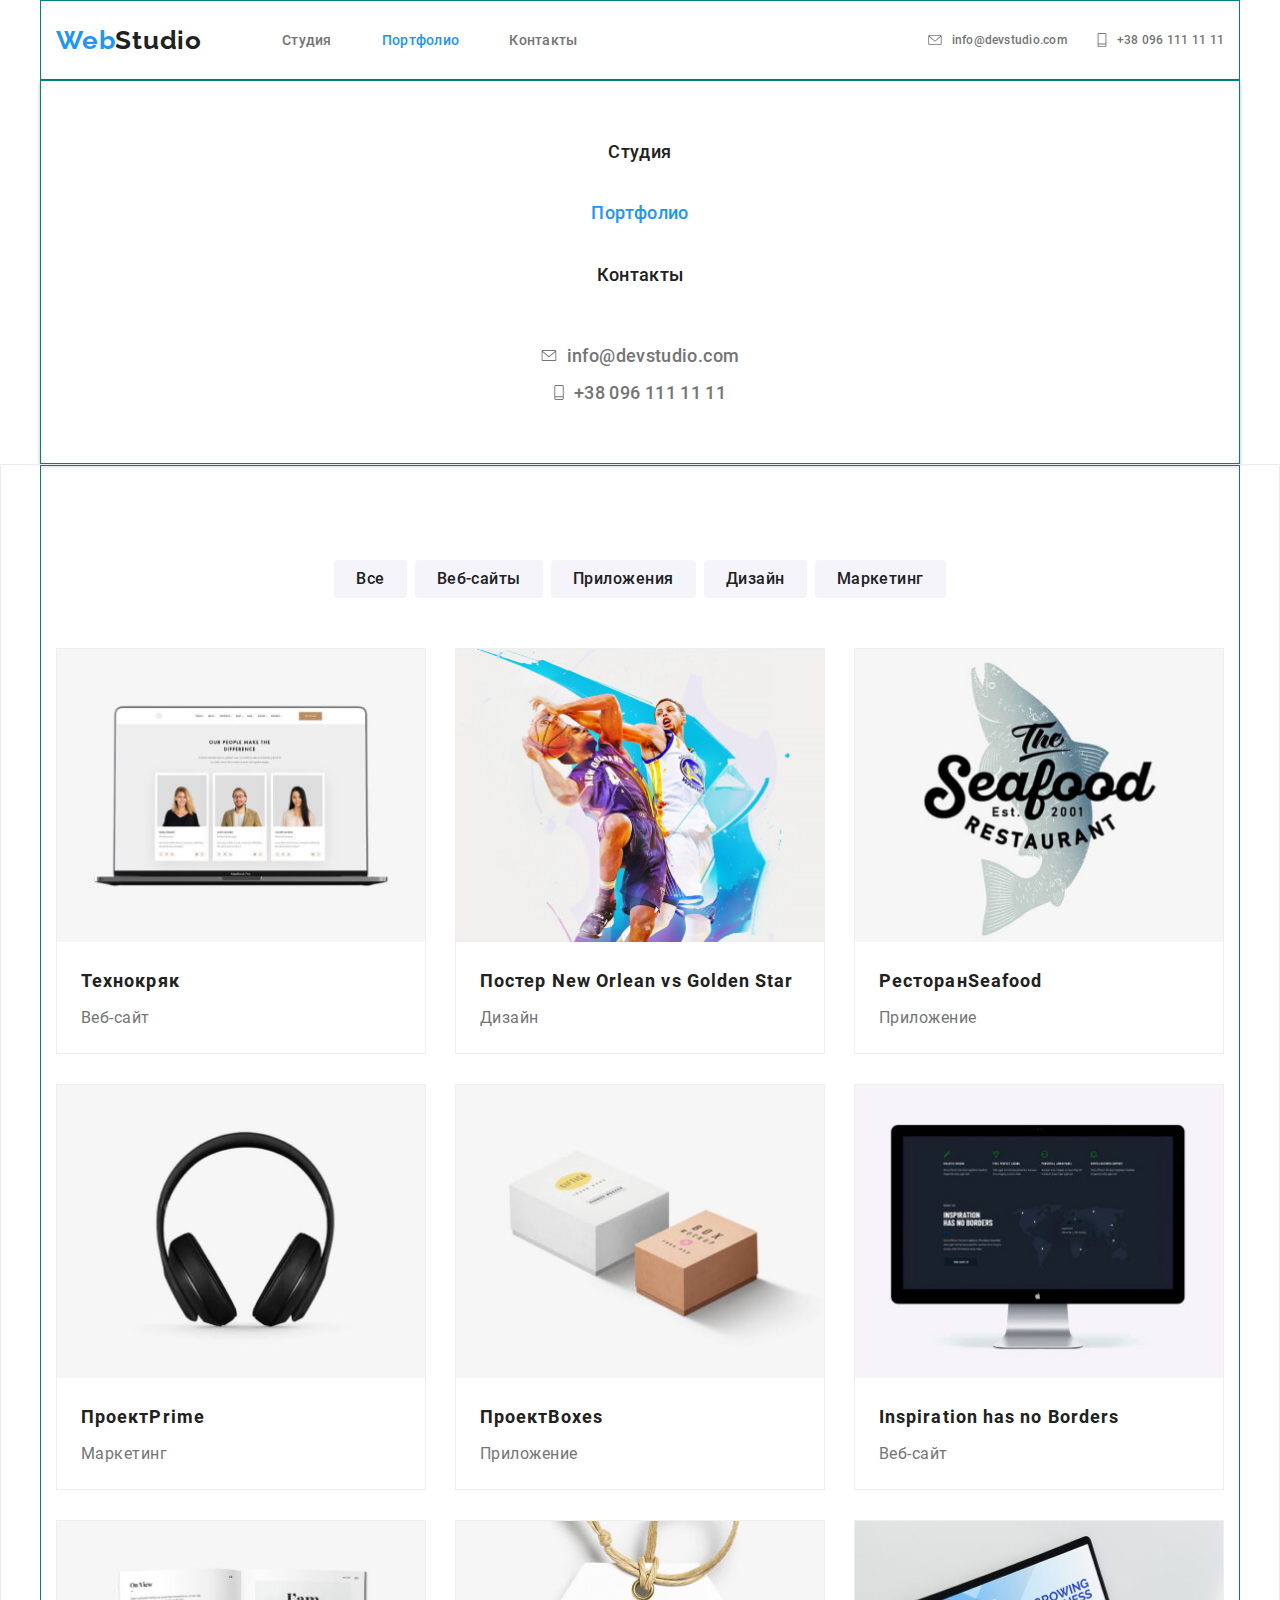
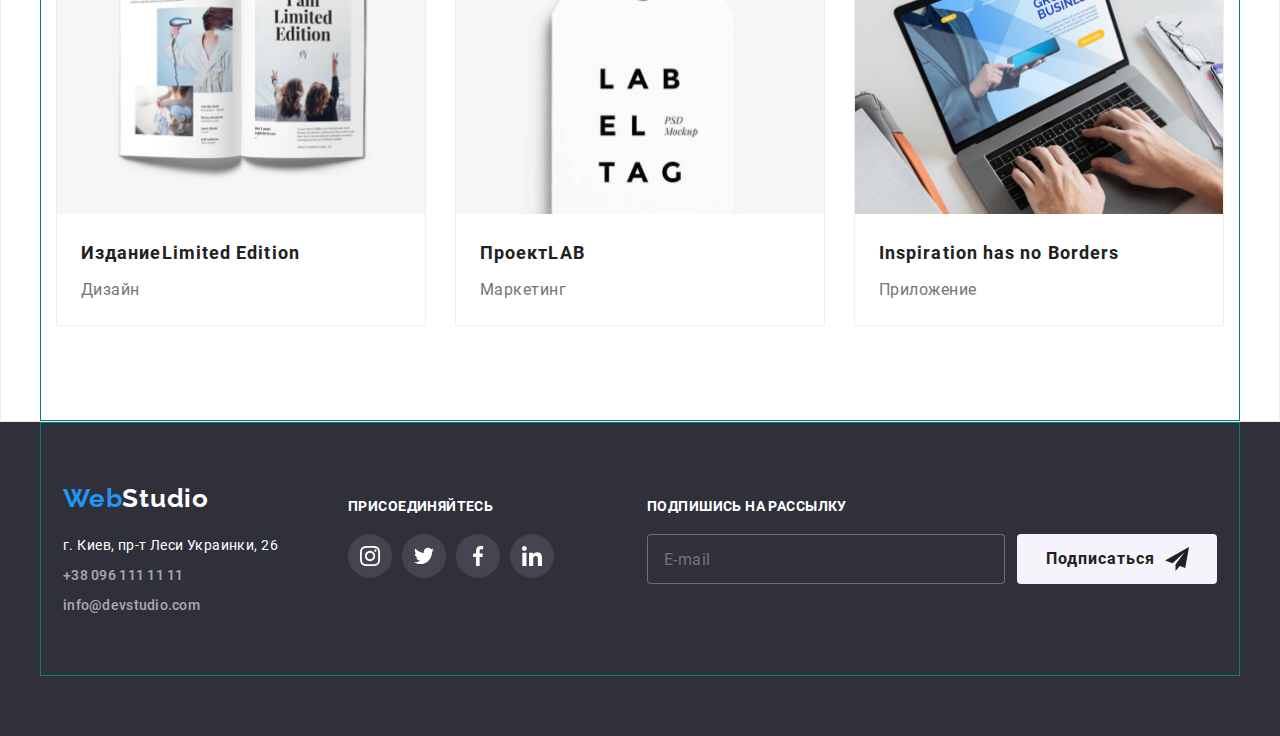
==== commit 0e0d1fc0: "нестанд фотка+портф-моб-меню" ====
--- a/portfolio.html
+++ b/portfolio.html
@@ -9,10 +9,11 @@
       rel="stylesheet"
     />
     <link rel="stylesheet" href="./css/portfolio.min.css" />
+    <base href="." />
   </head>
 
   <body>
-    <header>
+    <header class="header">
       <div class="container main-nav">
         <a href="./" lang="en" class="logo-style link"
           ><span class="logo-accent link">Web</span>Studio</a
@@ -32,6 +33,23 @@
             </li>
           </ul>
         </nav>
+
+        <button type="button" class="mobile-menu-btn is-open" data-menu-button>
+          <svg
+            width="40"
+            height="40"
+            aria-label="Переключатель мобильного меню"
+          >
+            <use
+              class="menu-icon-svg"
+              href="./icons/symbol-defs.svg#icon-menu"
+            ></use>
+            <use
+              class="menu-close-svg"
+              href="./icons/symbol-defs.svg#icon-cross"
+            ></use>
+          </svg>
+        </button>
 
         <ul class="auth-nav list">
           <li class="auth-item">
@@ -53,6 +71,44 @@
       </div>
     </header>
 
+    <div class="container mobile-menu is-open">
+      <div class="mobile-nav">
+        <ul class="list site-nav-mobile">
+          <li class="mobile-item">
+            <a href="" class="link-nav link">Студия</a>
+          </li>
+          <li class="mobile-item">
+            <a href="./portfolio.html" class="link link-nav current"
+              >Портфолио</a
+            >
+          </li>
+          <li class="mobile-item">
+            <a href="" class="link link-nav">Контакты</a>
+          </li>
+        </ul>
+      </div>
+
+      <div class="mobile-contacts">
+        <ul class="list auth-nav-mobile">
+          <li class="mobile-auth-item">
+            <a href="mailto:info@devstudio.com" class="link">
+              <svg class="icon-nav envelope-icon-menu">
+                <use href="./icons/symbol-defs.svg#icon-envelope"></use></svg
+              >info@devstudio.com
+            </a>
+          </li>
+          <li class="mobile-auth-item">
+            <a href="tel:+380961111111" class="link">
+              <svg class="icon-nav phone-icon-menu">
+                <use href="./icons/symbol-defs.svg#icon-phone"></use>
+              </svg>
+              +38 096 111 11 11</a
+            >
+          </li>
+        </ul>
+      </div>
+    </div>
+
     <main>
       <section class="portfolio">
         <div class="container">
@@ -520,82 +576,84 @@
 
     <footer class="footer-css">
       <div class="container">
-        <div class="left-footer">
-          <a href="./" lang="en" class="logo-style footer link"
-            ><span class="logo-accent link">Web</span>Studio</a
-          >
-          <address class="adress">
-            <p class="adress-footer">г. Киев, пр-т Леси Украинки, 26</p>
-            <ul class="list footer-adress">
-              <li class="contact-footer">
-                <a href="tel:+380961111111" class="link link-contact"
-                  >+38 096 111 11 11</a
+        <div class="footer-tablet">
+          <div class="left-footer">
+            <a href="./" lang="en" class="logo-style footer link"
+              ><span class="logo-accent link">Web</span>Studio</a
+            >
+            <address class="adress">
+              <p class="adress-footer">г. Киев, пр-т Леси Украинки, 26</p>
+              <ul class="list footer-adress">
+                <li class="contact-footer">
+                  <a href="tel:+380961111111" class="link link-contact"
+                    >+38 096 111 11 11</a
+                  >
+                </li>
+                <li class="contact-footer">
+                  <a href="mailto:info@devstudio.com" class="link link-contact"
+                    >info@devstudio.com</a
+                  >
+                </li>
+              </ul>
+            </address>
+          </div>
+          <div class="social-net">
+            <p class="join">присоединяйтесь</p>
+            <ul class="list social-icons">
+              <li class="social-icons-item">
+                <a
+                  class="social-icons-link icons-footer"
+                  href="https://instagram.com/"
+                  target="_blank"
+                  rel="noopener noreferer"
+                  aria-label="Instagram"
                 >
+                  <svg class="social-icons-svg footer-svg">
+                    <use href="./icons/symbol-defs.svg#icon-instagram"></use>
+                  </svg>
+                </a>
               </li>
-              <li class="contact-footer">
-                <a href="mailto:info@devstudio.com" class="link link-contact"
-                  >info@devstudio.com</a
+              <li class="social-icons-item">
+                <a
+                  class="social-icons-link icons-footer"
+                  href="https://twitter.com/"
+                  target="_blank"
+                  rel="noopener noreferer"
+                  aria-label="Twitter"
                 >
+                  <svg class="social-icons-svg footer-svg">
+                    <use href="./icons/symbol-defs.svg#icon-twitter"></use>
+                  </svg>
+                </a>
+              </li>
+              <li class="social-icons-item">
+                <a
+                  class="social-icons-link icons-footer"
+                  href="https://facebook.com/"
+                  target="_blank"
+                  rel="noopener noreferer"
+                  aria-label="Facebook"
+                >
+                  <svg class="social-icons-svg footer-svg">
+                    <use href="./icons/symbol-defs.svg#icon-facebook"></use>
+                  </svg>
+                </a>
+              </li>
+              <li class="social-icons-item">
+                <a
+                  class="social-icons-link icons-footer"
+                  href="https://linkedin.com/"
+                  target="_blank"
+                  rel="noopener noreferer"
+                  aria-label="Linkedin"
+                >
+                  <svg class="social-icons-svg footer-svg">
+                    <use href="./icons/symbol-defs.svg#icon-linkedin"></use>
+                  </svg>
+                </a>
               </li>
             </ul>
-          </address>
-        </div>
-        <div class="social-net">
-          <p class="join">присоединяйтесь</p>
-          <ul class="list social-icons">
-            <li class="social-icons-item">
-              <a
-                class="social-icons-link icons-footer"
-                href="https://instagram.com/"
-                target="_blank"
-                rel="noopener noreferer"
-                aria-label="Instagram"
-              >
-                <svg class="social-icons-svg footer-svg">
-                  <use href="./icons/symbol-defs.svg#icon-instagram"></use>
-                </svg>
-              </a>
-            </li>
-            <li class="social-icons-item">
-              <a
-                class="social-icons-link icons-footer"
-                href="https://twitter.com/"
-                target="_blank"
-                rel="noopener noreferer"
-                aria-label="Twitter"
-              >
-                <svg class="social-icons-svg footer-svg">
-                  <use href="./icons/symbol-defs.svg#icon-twitter"></use>
-                </svg>
-              </a>
-            </li>
-            <li class="social-icons-item">
-              <a
-                class="social-icons-link icons-footer"
-                href="https://facebook.com/"
-                target="_blank"
-                rel="noopener noreferer"
-                aria-label="Facebook"
-              >
-                <svg class="social-icons-svg footer-svg">
-                  <use href="./icons/symbol-defs.svg#icon-facebook"></use>
-                </svg>
-              </a>
-            </li>
-            <li class="social-icons-item">
-              <a
-                class="social-icons-link icons-footer"
-                href="https://linkedin.com/"
-                target="_blank"
-                rel="noopener noreferer"
-                aria-label="Linkedin"
-              >
-                <svg class="social-icons-svg footer-svg">
-                  <use href="./icons/symbol-defs.svg#icon-linkedin"></use>
-                </svg>
-              </a>
-            </li>
-          </ul>
+          </div>
         </div>
         <div class="subscribe">
           <p class="join">Подпишись на рассылку</p>
@@ -617,5 +675,7 @@
         </div>
       </div>
     </footer>
+
+    <script src="./js/menu.js" type="text/javascript"></script>
   </body>
 </html>
--- a/css/portfolio.min.css
+++ b/css/portfolio.min.css
@@ -1,2 +1,2 @@
-/*! normalize.css v8.0.1 | MIT License | github.com/necolas/normalize.css */html{line-height:1.15;-webkit-text-size-adjust:100%}body{margin:0}main{display:block}h1{font-size:2em;margin:0.67em 0}hr{box-sizing:content-box;height:0;overflow:visible}pre{font-family:monospace, monospace;font-size:1em}a{background-color:transparent}abbr[title]{border-bottom:none;text-decoration:underline;text-decoration:underline dotted}b,strong{font-weight:bolder}code,kbd,samp{font-family:monospace, monospace;font-size:1em}small{font-size:80%}sub,sup{font-size:75%;line-height:0;position:relative;vertical-align:baseline}sub{bottom:-0.25em}sup{top:-0.5em}img{border-style:none}button,input,optgroup,select,textarea{font-family:inherit;font-size:100%;line-height:1.15;margin:0}button,input{overflow:visible}button,select{text-transform:none}button,[type="button"],[type="reset"],[type="submit"]{-webkit-appearance:button}button::-moz-focus-inner,[type="button"]::-moz-focus-inner,[type="reset"]::-moz-focus-inner,[type="submit"]::-moz-focus-inner{border-style:none;padding:0}button:-moz-focusring,[type="button"]:-moz-focusring,[type="reset"]:-moz-focusring,[type="submit"]:-moz-focusring{outline:1px dotted ButtonText}fieldset{padding:0.35em 0.75em 0.625em}legend{box-sizing:border-box;color:inherit;display:table;max-width:100%;padding:0;white-space:normal}progress{vertical-align:baseline}textarea{overflow:auto}[type="checkbox"],[type="radio"]{box-sizing:border-box;padding:0}[type="number"]::-webkit-inner-spin-button,[type="number"]::-webkit-outer-spin-button{height:auto}[type="search"]{-webkit-appearance:textfield;outline-offset:-2px}[type="search"]::-webkit-search-decoration{-webkit-appearance:none}::-webkit-file-upload-button{-webkit-appearance:button;font:inherit}details{display:block}summary{display:list-item}template{display:none}[hidden]{display:none}@font-face{font-family:"Roboto";font-style:normal;font-weight:400;src:url("../fonts/roboto/roboto/roboto-v20-latin_cyrillic-regular.eot");src:local("Roboto"),local("Roboto-Regular"),url("../fonts/roboto/roboto-v20-latin_cyrillic-regular.eot?#iefix") format("embedded-opentype"),url("../fonts/roboto/roboto-v20-latin_cyrillic-regular.woff2") format("woff2"),url("../fonts/roboto/roboto-v20-latin_cyrillic-regular.woff") format("woff"),url("../fonts/roboto/roboto-v20-latin_cyrillic-regular.ttf") format("truetype"),url("../fonts/roboto/roboto-v20-latin_cyrillic-regular.svg#Roboto") format("svg")}@font-face{font-family:"Roboto";font-style:normal;font-weight:500;src:url("../fonts/roboto/roboto-v20-latin_cyrillic-500.eot");src:local("Roboto Medium"),local("Roboto-Medium"),url("../fonts/roboto/roboto-v20-latin_cyrillic-500.eot?#iefix") format("embedded-opentype"),url("../fonts/roboto/roboto-v20-latin_cyrillic-500.woff2") format("woff2"),url("../fonts/roboto/roboto-v20-latin_cyrillic-500.woff") format("woff"),url("../fonts/roboto/roboto-v20-latin_cyrillic-500.ttf") format("truetype"),url("../fonts/roboto/roboto-v20-latin_cyrillic-500.svg#Roboto") format("svg")}@font-face{font-family:"Roboto";font-style:normal;font-weight:700;src:url("../fonts/roboto/roboto-v20-latin_cyrillic-700.eot");src:local("Roboto Bold"),local("Roboto-Bold"),url("../fonts/roboto/roboto-v20-latin_cyrillic-700.eot?#iefix") format("embedded-opentype"),url("../fonts/roboto/roboto-v20-latin_cyrillic-700.woff2") format("woff2"),url("../fonts/roboto/roboto-v20-latin_cyrillic-700.woff") format("woff"),url("../fonts/roboto/roboto-v20-latin_cyrillic-700.ttf") format("truetype"),url("../fonts/roboto/roboto-v20-latin_cyrillic-700.svg#Roboto") format("svg")}@font-face{font-family:"Roboto";font-style:normal;font-weight:900;src:url("../fonts/roboto/roboto-v20-latin_cyrillic-900.eot");src:local("Roboto Black"),local("Roboto-Black"),url("../fonts/roboto/roboto-v20-latin_cyrillic-900.eot?#iefix") format("embedded-opentype"),url("../fonts/roboto/roboto-v20-latin_cyrillic-900.woff2") format("woff2"),url("../fonts/roboto/roboto-v20-latin_cyrillic-900.woff") format("woff"),url("../fonts/roboto/roboto-v20-latin_cyrillic-900.ttf") format("truetype"),url("../fonts/roboto/roboto-v20-latin_cyrillic-900.svg#Roboto") format("svg")}html{box-sizing:border-box}*,*::before,*::after{box-sizing:inherit;outline:1px solid teal}img{display:block;max-width:100%;height:auto}h1,h2,h3,p{margin-top:0}h1,h2{text-align:center}.container{padding-left:15px;padding-right:15px;margin-left:auto;margin-right:auto;margin-top:0;margin-bottom:0;border:1px solid teal}@media screen and (min-width: 480px){.container{width:480px}}@media screen and (min-width: 768px){.container{width:768px}}@media screen and (min-width: 1200px){.container{width:1200px}}body{max-width:100%;margin:auto}.text{color:#757575;font-family:"Roboto",sans-serif;font-style:normal;font-weight:400;font-size:14px;line-height:1.714;letter-spacing:0.03em;margin-bottom:0}.link{color:#757575;text-decoration:none;font-family:"Roboto",sans-serif;font-style:normal;font-weight:500;font-size:14px;line-height:1.17;letter-spacing:0.02em;transition:color 2250ms cubic-bezier(0.4, 0, 0.2, 1)}.link:hover,.link:focus{color:#2196f3;transition:color 2250ms cubic-bezier(0.4, 0, 0.2, 1)}.list{list-style:none;padding:0px;margin:0px}.section-title{margin-top:0px;margin-bottom:30px;font-family:"Roboto",sans-serif;font-style:normal;font-weight:700;font-size:28px;line-height:1.18;letter-spacing:0.03em;color:#212121}@media screen and (min-width: 1200px){.section-title{margin-bottom:50px;font-size:36px;line-height:1.17}}.btn{font-family:"Roboto",sans-serif;font-style:normal;font-weight:500;font-size:16px;line-height:1.62;letter-spacing:0.03em;padding:6px 22px;background-color:#f5f4fa;color:#212121;border-radius:4px;height:38px;border:none;transition:color 2250ms cubic-bezier(0.4, 0, 0.2, 1),background-color 2250ms cubic-bezier(0.4, 0, 0.2, 1),box-shadow 2250ms cubic-bezier(0.4, 0, 0.2, 1)}.btn:hover,.btn:focus{box-shadow:0px 3px 1px rgba(0,0,0,0.1),0px 1px 2px rgba(0,0,0,0.08),0px 2px 2px rgba(0,0,0,0.12);background-color:#2196f3;color:#fff;outline:none;transition:color 2250ms cubic-bezier(0.4, 0, 0.2, 1),background-color 2250ms cubic-bezier(0.4, 0, 0.2, 1),box-shadow 2250ms cubic-bezier(0.4, 0, 0.2, 1)}.header .container{display:flex;justify-content:space-between;align-items:center;height:60px}.main-nav{display:none;align-items:center;justify-content:space-between}.nav{display:flex;align-items:center;flex-grow:1;margin-left:80px}@media screen and (min-width: 768px){flex-grow:1}.site-nav{display:none;align-items:center}.site-nav .item{margin-right:50px}.site-nav .item:last-child{margin-right:0}.site-nav .link{display:flex;padding-bottom:28px;padding-top:28px}.auth-nav{display:none;align-items:center;margin-left:auto;font-size:12px;line-height:1.167}.phone-icon{width:10px;height:14px}.auth-item .link:hover .phone-icon,.auth-item .link:focus .phone-icon{fill:#2196f3;transition:fill 2250ms cubic-bezier(0.4, 0, 0.2, 1)}.envelope-icon{width:14px;height:10px}.auth-item .link:hover .envelope-icon,.auth-item .link:focus .envelope-icon{fill:#2196f3;transition:fill 2250ms cubic-bezier(0.4, 0, 0.2, 1)}.auth-nav .link{display:flex;align-items:center;font-size:12px;line-height:1.167}.menu-icon-svg{display:block;background-size:contain;fill:#212121;transition:fill 2250ms cubic-bezier(0.4, 0, 0.2, 1)}.menu-close-svg{display:block;background-size:contain;fill:#212121;transition:fill 2250ms cubic-bezier(0.4, 0, 0.2, 1)}.mobile-menu-btn .menu-close-svg{display:none}.mobile-menu-btn.is-open .menu-close-svg{display:block}.mobile-menu-btn.is-open .menu-icon-svg{display:none}.mobile-menu-btn{display:none;width:40px;height:40px;margin:0;padding:0;border:none;background-color:transparent}.mobile-menu-btn:hover .menu-close-svg,.mobile-menu-btn:focus .menu-close-svg{fill:#2196f3;transition:fill 2250ms cubic-bezier(0.4, 0, 0.2, 1)}.mobile-menu-btn:hover .menu-icon-svg,.mobile-menu-btn:focus .menu-icon-svg{fill:#2196f3;transition:fill 2250ms cubic-bezier(0.4, 0, 0.2, 1)}@media screen and (max-width: 767px){.mobile-menu-btn{display:block}}.site-nav .link-nav.current{color:#2196f3}.icon-nav{display:inline-block;align-items:center;justify-content:center;margin-right:10px;fill:#757575;transition:fill 2250ms cubic-bezier(0.4, 0, 0.2, 1)}.envelope-icon-menu{width:16px;height:11px}.mobile-auth-item .link:hover .envelope-icon-menu,.mobile-auth-item .link:focus .envelope-icon-menu{fill:#2196f3;transition:fill 2250ms cubic-bezier(0.4, 0, 0.2, 1)}.phone-icon-menu{width:10px;height:15px}.mobile-auth-item .link:hover .phone-icon-menu,.mobile-auth-item .link:focus .phone-icon-menu{fill:#2196f3;transition:fill 2250ms cubic-bezier(0.4, 0, 0.2, 1)}.site-nav-mobile,.auth-nav-mobile{display:inline;text-align:center;transition:color 2250ms cubic-bezier(0.4, 0, 0.2, 1)}.site-nav-mobile .link-nav.current{color:#2196f3}.site-nav-mobile .link-nav:hover,.site-nav-mobile .link-nav:focus{color:#2196f3;transition:color 2250ms cubic-bezier(0.4, 0, 0.2, 1)}.mobile-nav{margin-bottom:60px}.mobile-nav .link{height:21px}.link-nav{position:relative;display:inline-flex}.link-nav::after{content:"";position:absolute;left:0;bottom:-8px;display:block;width:100%;height:4px;border-radius:2px;background-color:#2196f3;transform:scale(0);transition:transform 2250ms cubic-bezier(0.4, 0, 0.2, 1)}.link-nav:focus::after,.link-nav:hover::after{transform:scaleX(1)}.mobile-menu{display:none;padding-top:60px;padding-bottom:60px;box-shadow:0px 4px 8px rgba(0,0,0,0.04),0px 2px 4px rgba(0,0,0,0.08),0px 1px 3px rgba(0,0,0,0.16)}.mobile-menu.is-open{display:block}.mobile-item .link{font-family:"Roboto",sans-serif;font-style:normal;font-weight:500;font-size:18px;line-height:1.167;letter-spacing:0.02em;color:#212121;transition:color 2250ms cubic-bezier(0.4, 0, 0.2, 1)}.mobile-auth-item .link{display:flex;align-items:center;justify-content:center;font-weight:500;font-size:18px;line-height:1.167;letter-spacing:0.02em;transition:color 2250ms cubic-bezier(0.4, 0, 0.2, 1)}.mobile-item:not(:last-child){margin-bottom:40px}.mobile-auth-item:not(:last-child){margin-bottom:16px}@media screen and (min-width: 768px){.header .container{height:80px}.site-nav .link-nav::after{bottom:0}.auth-nav{display:block}.auth-nav .auth-item+.auth-item{margin-top:10px}.main-nav{display:flex}.site-nav{display:flex}}@media screen and (min-width: 1200px){.main-nav{display:flex;align-items:center}.auth-nav{display:flex;align-content:center;margin-left:auto}.auth-nav .link{display:flex;padding-top:21px;padding-bottom:21px}.auth-nav .auth-item+.auth-item{margin-left:30px;margin-top:0}}.logo-style{display:block;font-family:"Raleway", sans-serif;font-style:normal;font-weight:700;font-size:24px;line-height:1.167;letter-spacing:0.03em;color:#212121;height:31px}@media screen and (min-width: 1200px){.logo-style{font-size:26px;line-height:1.19}}.logo-style.footer{color:#fff;margin-bottom:20px}.logo-accent.link{color:#2196f3;font-family:"Raleway", sans-serif;font-style:normal;font-weight:700;font-size:26px;line-height:1.19;letter-spacing:0.03em}.social-icons{display:flex;margin-left:auto;margin-right:auto;text-align:center;justify-content:center;margin-top:16px}.social-icons-link{display:flex;justify-content:center;align-items:center;width:44px;height:44px;background-color:#fff;border-radius:50%;transition:background-color 2250ms cubic-bezier(0.4, 0, 0.2, 1)}.social-icons-link:hover,.social-icons-link:focus{background-color:#2196f3;transition:background-color 2250ms cubic-bezier(0.4, 0, 0.2, 1)}.social-icons-svg{width:20px;height:20px;fill:#afb1b8;transition:fill 2250ms cubic-bezier(0.4, 0, 0.2, 1)}.social-icons-link:hover .social-icons-svg,.social-icons-link:focus .social-icons-svg{fill:#fff;transition:fill 2250ms cubic-bezier(0.4, 0, 0.2, 1)}.social-icons-item:not(:last-child){margin-right:10px}.adress{font-family:"Roboto",sans-serif;font-style:normal;font-weight:400;font-size:14px;line-height:1.71;letter-spacing:0.03em;height:81px;margin-bottom:60px}.adress-footer{color:#fff;margin-bottom:0;height:21px}.footer-css{font-family:"Roboto",sans-serif;font-style:normal;font-weight:400;font-size:14px;line-height:1.71;letter-spacing:0.03em;background-color:#2f303a;padding-bottom:60px}.footer-css .container{justify-content:center;padding-bottom:60px}@media screen and (max-width: 1199px){.footer-css .container{text-align:center}}.left-footer{padding-top:60px}.footer-adress{display:inline-block;margin-top:8px}.link-contact{color:rgba(255,255,255,0.6)}.contact-footer{margin-bottom:8px;height:21px}.contact-footer:last-child{margin-bottom:0}.icons-footer{background-color:rgba(255,255,255,0.1);transition:background-color 2250ms cubic-bezier(0.4, 0, 0.2, 1)}.footer-svg{fill:#fff}.social-net{margin-bottom:60px}.social-net .social-icons{display:flex;justify-content:center;align-items:center;margin-top:0;padding:0}.join{display:inline-block;font-family:"Roboto",sans-serif;font-style:normal;font-weight:700;font-size:14px;line-height:1.143;letter-spacing:0.03em;text-transform:uppercase;color:#fff;height:16px;margin-bottom:20px}.subscribe-form{padding:0}.mailing-input{display:inline-block;font-family:"Roboto",sans-serif;font-style:normal;font-weight:400;font-size:16px;line-height:1.25;width:100%;max-width:450px;height:50px;align-items:center;letter-spacing:0.03em;background-color:#2f303a;color:rgba(255,255,255,0.6);border-radius:4px;border:1px solid rgba(255,255,255,0.3);padding-left:16px;padding-right:0;padding-top:0;padding-bottom:0;margin-bottom:20px;outline:none;transition:border-color 2250ms cubic-bezier(0.4, 0, 0.2, 1)}.mailing-input:focus,.mailing-input:not(:placeholder-shown){border-color:#2196f3;transition:border-color 2250ms cubic-bezier(0.4, 0, 0.2, 1)}.mailing-btn{position:relative;font-family:"Roboto",sans-serif;font-style:normal;font-weight:700;font-size:16px;line-height:1.875;text-align:center;letter-spacing:0.06em;padding:10px 32px;background-color:#f5f4fa;color:#212121;border-radius:4px;border-width:0;width:200px;height:50px;padding-left:29px;padding-right:62px;padding-top:10px;padding-bottom:10px;transition:background-color 2250ms cubic-bezier(0.4, 0, 0.2, 1),color 2250ms cubic-bezier(0.4, 0, 0.2, 1),box-shadow 2250ms cubic-bezier(0.4, 0, 0.2, 1)}.mailing-btn:hover,.mailing-btn:focus{background-color:#2196f3;color:#fff;outline:none;box-shadow:0px 4px 4px rgba(0,0,0,0.15);transition:background-color 2250ms cubic-bezier(0.4, 0, 0.2, 1),color 2250ms cubic-bezier(0.4, 0, 0.2, 1),box-shadow 2250ms cubic-bezier(0.4, 0, 0.2, 1)}.mailing-btn:hover .send-icon,.mailing-btn:focus .send-icon{fill:#fff;transition:fill 2250ms cubic-bezier(0.4, 0, 0.2, 1)}.send-icon{position:absolute;right:28px;bottom:13px;width:24px;height:24px;fill:#212121;transition:fill 2250ms cubic-bezier(0.4, 0, 0.2, 1)}@media screen and (max-width: 1199px){.footer-tablet{text-align:center}}@media screen and (min-width: 768px){.footer-tablet{display:flex;justify-content:center}.social-net{margin-left:165px;padding-top:65px}.subscribe-form{display:flex;flex-direction:column;align-items:center}}@media screen and (min-width: 1200px){.footer-css .container{display:flex}.footer-adress{margin-top:9px}.contact-footer{margin-bottom:9px}.adress{margin-bottom:0}.social-net{margin-left:70px;padding-top:72px;margin-bottom:0}.mailing-btn{margin-left:12px}.subscribe{margin-left:93px;margin-right:0;padding-top:72px}.mailing-input{width:358px;margin-bottom:0}.subscribe-form{flex-direction:row;justify-content:center;align-items:center;text-align:center}}.list-nav{display:inline-block;display:flex;flex-wrap:wrap;text-align:center}.btn-portfolio{margin-right:8px;margin-bottom:15px;transition:color 2250ms cubic-bezier(0.4, 0, 0.2, 1),background-color 2250ms cubic-bezier(0.4, 0, 0.2, 1)}.btn-portfolio:last-child{margin-right:0}.btn-portfolio:nth-last-child(-n+2){margin-bottom:0}@media (max-width: 767px){.btn-portfolio:nth-last-child(-n+2){margin-bottom:0}}@media screen and (min-width: 768px){.list-nav{justify-content:center}.btn-portfolio{margin-bottom:0}}.portfolio{border:1px solid #ececec}.portfolio .container{padding-top:60px;padding-bottom:60px}.project{display:block;text-decoration:none}.project:hover,.project:focus{transition:box-shadow 2250ms cubic-bezier(0.4, 0, 0.2, 1);box-shadow:0px 1px 1px rgba(0,0,0,0.12),0px 4px 4px rgba(0,0,0,0.06),1px 4px 6px rgba(0,0,0,0.16)}.description{padding-left:24px;padding-top:20px;padding-bottom:20px;text-align:left}.project-title{font-family:"Roboto",sans-serif;font-style:normal;font-weight:700;font-size:18px;line-height:2;letter-spacing:0.06em;color:#212121;margin-bottom:0}.project-description{font-family:"Roboto",sans-serif;font-style:normal;font-weight:400;font-size:16px;line-height:1.87;letter-spacing:0.03em;color:#757575;height:30px;margin-bottom:0;margin-top:4px}.flex-container{margin-top:40px}.box{margin-bottom:30px;margin-right:0;background:#ffffff;width:100%;max-width:450px;text-align:center;padding-bottom:0;border:1px solid #eeeeee}.box:last-child{margin-bottom:0}.box-thumb{position:relative;display:flex;overflow:hidden;height:294px}@media screen and (min-width: 768px){.flex-container{display:flex;flex-wrap:wrap;margin-top:30px;justify-content:space-between}.box{max-width:354px}}@media screen and (max-width: 1199px) and (min-width: 768px){.project-title{max-width:306px}}@media screen and (min-width: 1200px){.portfolio .container{padding-top:94px;padding-bottom:94px}.flex-container{margin-top:50px}.box{max-width:370px}.box:nth-last-child(-n+3){margin-bottom:0}}.box-overlay{position:absolute;top:0;left:0;width:100%;height:100%;background-color:#2196f3;opacity:0.5;transform:translateY(100%);transition:transform 2250ms cubic-bezier(0.4, 0, 0.2, 1)}.project:hover .box-overlay,.project:focus .box-overlay{opacity:0.9;transform:translateY(0)}.article-portfolio{position:absolute;left:50%;top:50%;transform:translate(-50%, -50%);opacity:0;display:inline-block;width:322px;height:168px;text-align:left;justify-content:center;font-family:"Roboto",sans-serif;font-style:normal;font-weight:normal;font-size:18px;line-height:1.56;letter-spacing:0.03em;color:#fff}.project:hover .article-portfolio,.project:focus .article-portfolio{opacity:1;transition:opacity 2250ms cubic-bezier(0.4, 0, 0.2, 1)}
+/*! normalize.css v8.0.1 | MIT License | github.com/necolas/normalize.css */html{line-height:1.15;-webkit-text-size-adjust:100%}body{margin:0}main{display:block}h1{font-size:2em;margin:0.67em 0}hr{box-sizing:content-box;height:0;overflow:visible}pre{font-family:monospace, monospace;font-size:1em}a{background-color:transparent}abbr[title]{border-bottom:none;text-decoration:underline;text-decoration:underline dotted}b,strong{font-weight:bolder}code,kbd,samp{font-family:monospace, monospace;font-size:1em}small{font-size:80%}sub,sup{font-size:75%;line-height:0;position:relative;vertical-align:baseline}sub{bottom:-0.25em}sup{top:-0.5em}img{border-style:none}button,input,optgroup,select,textarea{font-family:inherit;font-size:100%;line-height:1.15;margin:0}button,input{overflow:visible}button,select{text-transform:none}button,[type="button"],[type="reset"],[type="submit"]{-webkit-appearance:button}button::-moz-focus-inner,[type="button"]::-moz-focus-inner,[type="reset"]::-moz-focus-inner,[type="submit"]::-moz-focus-inner{border-style:none;padding:0}button:-moz-focusring,[type="button"]:-moz-focusring,[type="reset"]:-moz-focusring,[type="submit"]:-moz-focusring{outline:1px dotted ButtonText}fieldset{padding:0.35em 0.75em 0.625em}legend{box-sizing:border-box;color:inherit;display:table;max-width:100%;padding:0;white-space:normal}progress{vertical-align:baseline}textarea{overflow:auto}[type="checkbox"],[type="radio"]{box-sizing:border-box;padding:0}[type="number"]::-webkit-inner-spin-button,[type="number"]::-webkit-outer-spin-button{height:auto}[type="search"]{-webkit-appearance:textfield;outline-offset:-2px}[type="search"]::-webkit-search-decoration{-webkit-appearance:none}::-webkit-file-upload-button{-webkit-appearance:button;font:inherit}details{display:block}summary{display:list-item}template{display:none}[hidden]{display:none}@font-face{font-family:"Roboto";font-style:normal;font-weight:400;src:url("../fonts/roboto/roboto/roboto-v20-latin_cyrillic-regular.eot");src:local("Roboto"),local("Roboto-Regular"),url("../fonts/roboto/roboto-v20-latin_cyrillic-regular.eot?#iefix") format("embedded-opentype"),url("../fonts/roboto/roboto-v20-latin_cyrillic-regular.woff2") format("woff2"),url("../fonts/roboto/roboto-v20-latin_cyrillic-regular.woff") format("woff"),url("../fonts/roboto/roboto-v20-latin_cyrillic-regular.ttf") format("truetype"),url("../fonts/roboto/roboto-v20-latin_cyrillic-regular.svg#Roboto") format("svg")}@font-face{font-family:"Roboto";font-style:normal;font-weight:500;src:url("../fonts/roboto/roboto-v20-latin_cyrillic-500.eot");src:local("Roboto Medium"),local("Roboto-Medium"),url("../fonts/roboto/roboto-v20-latin_cyrillic-500.eot?#iefix") format("embedded-opentype"),url("../fonts/roboto/roboto-v20-latin_cyrillic-500.woff2") format("woff2"),url("../fonts/roboto/roboto-v20-latin_cyrillic-500.woff") format("woff"),url("../fonts/roboto/roboto-v20-latin_cyrillic-500.ttf") format("truetype"),url("../fonts/roboto/roboto-v20-latin_cyrillic-500.svg#Roboto") format("svg")}@font-face{font-family:"Roboto";font-style:normal;font-weight:700;src:url("../fonts/roboto/roboto-v20-latin_cyrillic-700.eot");src:local("Roboto Bold"),local("Roboto-Bold"),url("../fonts/roboto/roboto-v20-latin_cyrillic-700.eot?#iefix") format("embedded-opentype"),url("../fonts/roboto/roboto-v20-latin_cyrillic-700.woff2") format("woff2"),url("../fonts/roboto/roboto-v20-latin_cyrillic-700.woff") format("woff"),url("../fonts/roboto/roboto-v20-latin_cyrillic-700.ttf") format("truetype"),url("../fonts/roboto/roboto-v20-latin_cyrillic-700.svg#Roboto") format("svg")}@font-face{font-family:"Roboto";font-style:normal;font-weight:900;src:url("../fonts/roboto/roboto-v20-latin_cyrillic-900.eot");src:local("Roboto Black"),local("Roboto-Black"),url("../fonts/roboto/roboto-v20-latin_cyrillic-900.eot?#iefix") format("embedded-opentype"),url("../fonts/roboto/roboto-v20-latin_cyrillic-900.woff2") format("woff2"),url("../fonts/roboto/roboto-v20-latin_cyrillic-900.woff") format("woff"),url("../fonts/roboto/roboto-v20-latin_cyrillic-900.ttf") format("truetype"),url("../fonts/roboto/roboto-v20-latin_cyrillic-900.svg#Roboto") format("svg")}html{box-sizing:border-box}*,*::before,*::after{box-sizing:inherit}img{display:block;max-width:100%;height:auto}h1,h2,h3,p{margin-top:0}h1,h2{text-align:center}.container{padding-left:15px;padding-right:15px;margin-left:auto;margin-right:auto;margin-top:0;margin-bottom:0;border:1px solid teal}@media screen and (min-width: 480px){.container{width:480px}}@media screen and (min-width: 768px){.container{width:768px}}@media screen and (min-width: 1200px){.container{width:1200px}}body{max-width:100%;margin:auto}.text{color:#757575;font-family:"Roboto",sans-serif;font-style:normal;font-weight:400;font-size:14px;line-height:1.714;letter-spacing:0.03em;margin-bottom:0}.link{color:#757575;text-decoration:none;font-family:"Roboto",sans-serif;font-style:normal;font-weight:500;font-size:14px;line-height:1.17;letter-spacing:0.02em;transition:color 2250ms cubic-bezier(0.4, 0, 0.2, 1)}.link:hover,.link:focus{color:#2196f3;transition:color 2250ms cubic-bezier(0.4, 0, 0.2, 1)}.list{list-style:none;padding:0px;margin:0px}.section-title{margin-top:0px;margin-bottom:30px;font-family:"Roboto",sans-serif;font-style:normal;font-weight:700;font-size:28px;line-height:1.18;letter-spacing:0.03em;color:#212121}@media screen and (min-width: 1200px){.section-title{margin-bottom:50px;font-size:36px;line-height:1.17}}.btn{font-family:"Roboto",sans-serif;font-style:normal;font-weight:500;font-size:16px;line-height:1.62;letter-spacing:0.03em;padding:6px 22px;background-color:#f5f4fa;color:#212121;border-radius:4px;height:38px;border:none;transition:color 2250ms cubic-bezier(0.4, 0, 0.2, 1),background-color 2250ms cubic-bezier(0.4, 0, 0.2, 1),box-shadow 2250ms cubic-bezier(0.4, 0, 0.2, 1)}.btn:hover,.btn:focus{box-shadow:0px 3px 1px rgba(0,0,0,0.1),0px 1px 2px rgba(0,0,0,0.08),0px 2px 2px rgba(0,0,0,0.12);background-color:#2196f3;color:#fff;outline:none;transition:color 2250ms cubic-bezier(0.4, 0, 0.2, 1),background-color 2250ms cubic-bezier(0.4, 0, 0.2, 1),box-shadow 2250ms cubic-bezier(0.4, 0, 0.2, 1)}.header .container{display:flex;justify-content:space-between;align-items:center;height:60px}.main-nav{display:none;align-items:center;justify-content:space-between}.nav{display:flex;align-items:center;flex-grow:1;margin-left:80px}@media screen and (min-width: 768px){flex-grow:1}.site-nav{display:none;align-items:center}.site-nav .item{margin-right:50px}.site-nav .item:last-child{margin-right:0}.site-nav .link{display:flex;padding-bottom:28px;padding-top:28px}.auth-nav{display:none;align-items:center;margin-left:auto;font-size:12px;line-height:1.167}.phone-icon{width:10px;height:14px}.auth-item .link:hover .phone-icon,.auth-item .link:focus .phone-icon{fill:#2196f3;transition:fill 2250ms cubic-bezier(0.4, 0, 0.2, 1)}.envelope-icon{width:14px;height:10px}.auth-item .link:hover .envelope-icon,.auth-item .link:focus .envelope-icon{fill:#2196f3;transition:fill 2250ms cubic-bezier(0.4, 0, 0.2, 1)}.auth-nav .link{display:flex;align-items:center;font-size:12px;line-height:1.167}.menu-icon-svg{display:block;background-size:contain;fill:#212121;transition:fill 2250ms cubic-bezier(0.4, 0, 0.2, 1)}.menu-close-svg{display:block;background-size:contain;fill:#212121;transition:fill 2250ms cubic-bezier(0.4, 0, 0.2, 1)}.mobile-menu-btn .menu-close-svg{display:none}.mobile-menu-btn.is-open .menu-close-svg{display:block}.mobile-menu-btn.is-open .menu-icon-svg{display:none}.mobile-menu-btn{display:none;width:40px;height:40px;margin:0;padding:0;border:none;background-color:transparent}.mobile-menu-btn:hover .menu-close-svg,.mobile-menu-btn:focus .menu-close-svg{fill:#2196f3;transition:fill 2250ms cubic-bezier(0.4, 0, 0.2, 1)}.mobile-menu-btn:hover .menu-icon-svg,.mobile-menu-btn:focus .menu-icon-svg{fill:#2196f3;transition:fill 2250ms cubic-bezier(0.4, 0, 0.2, 1)}@media screen and (max-width: 767px){.mobile-menu-btn{display:block}}.site-nav .link-nav.current{color:#2196f3}.icon-nav{display:inline-block;align-items:center;justify-content:center;margin-right:10px;fill:#757575;transition:fill 2250ms cubic-bezier(0.4, 0, 0.2, 1)}.envelope-icon-menu{width:16px;height:11px}.mobile-auth-item .link:hover .envelope-icon-menu,.mobile-auth-item .link:focus .envelope-icon-menu{fill:#2196f3;transition:fill 2250ms cubic-bezier(0.4, 0, 0.2, 1)}.phone-icon-menu{width:10px;height:15px}.mobile-auth-item .link:hover .phone-icon-menu,.mobile-auth-item .link:focus .phone-icon-menu{fill:#2196f3;transition:fill 2250ms cubic-bezier(0.4, 0, 0.2, 1)}.site-nav-mobile,.auth-nav-mobile{display:inline;text-align:center;transition:color 2250ms cubic-bezier(0.4, 0, 0.2, 1)}.site-nav-mobile .link-nav.current{color:#2196f3}.site-nav-mobile .link-nav:hover,.site-nav-mobile .link-nav:focus{color:#2196f3;transition:color 2250ms cubic-bezier(0.4, 0, 0.2, 1)}.mobile-nav{margin-bottom:60px}.mobile-nav .link{height:21px}.link-nav{position:relative;display:inline-flex}.link-nav::after{content:"";position:absolute;left:0;bottom:-8px;display:block;width:100%;height:4px;border-radius:2px;background-color:#2196f3;transform:scale(0);transition:transform 2250ms cubic-bezier(0.4, 0, 0.2, 1)}.link-nav:focus::after,.link-nav:hover::after{transform:scaleX(1)}.mobile-menu{display:none;padding-top:60px;padding-bottom:60px;box-shadow:0px 4px 8px rgba(0,0,0,0.04),0px 2px 4px rgba(0,0,0,0.08),0px 1px 3px rgba(0,0,0,0.16)}.mobile-menu.is-open{display:block}.mobile-item .link{font-family:"Roboto",sans-serif;font-style:normal;font-weight:500;font-size:18px;line-height:1.167;letter-spacing:0.02em;color:#212121;transition:color 2250ms cubic-bezier(0.4, 0, 0.2, 1)}.mobile-auth-item .link{display:flex;align-items:center;justify-content:center;font-weight:500;font-size:18px;line-height:1.167;letter-spacing:0.02em;transition:color 2250ms cubic-bezier(0.4, 0, 0.2, 1)}.mobile-item:not(:last-child){margin-bottom:40px}.mobile-auth-item:not(:last-child){margin-bottom:16px}@media screen and (min-width: 768px){.header .container{height:80px}.site-nav .link-nav::after{bottom:0}.auth-nav{display:block}.auth-nav .auth-item+.auth-item{margin-top:10px}.main-nav{display:flex}.site-nav{display:flex}}@media screen and (min-width: 1200px){.main-nav{display:flex;align-items:center}.auth-nav{display:flex;align-content:center;margin-left:auto}.auth-nav .link{display:flex;padding-top:21px;padding-bottom:21px}.auth-nav .auth-item+.auth-item{margin-left:30px;margin-top:0}}.logo-style{display:block;font-family:"Raleway", sans-serif;font-style:normal;font-weight:700;font-size:24px;line-height:1.167;letter-spacing:0.03em;color:#212121;height:31px}@media screen and (min-width: 1200px){.logo-style{font-size:26px;line-height:1.19}}.logo-style.footer{color:#fff;margin-bottom:20px}.logo-accent.link{color:#2196f3;font-family:"Raleway", sans-serif;font-style:normal;font-weight:700;font-size:26px;line-height:1.19;letter-spacing:0.03em}.social-icons{display:flex;margin-left:auto;margin-right:auto;text-align:center;justify-content:center;margin-top:16px}.social-icons-link{display:flex;justify-content:center;align-items:center;width:44px;height:44px;background-color:#fff;border-radius:50%;transition:background-color 2250ms cubic-bezier(0.4, 0, 0.2, 1)}.social-icons-link:hover,.social-icons-link:focus{background-color:#2196f3;transition:background-color 2250ms cubic-bezier(0.4, 0, 0.2, 1)}.social-icons-svg{width:20px;height:20px;fill:#afb1b8;transition:fill 2250ms cubic-bezier(0.4, 0, 0.2, 1)}.social-icons-link:hover .social-icons-svg,.social-icons-link:focus .social-icons-svg{fill:#fff;transition:fill 2250ms cubic-bezier(0.4, 0, 0.2, 1)}.social-icons-item:not(:last-child){margin-right:10px}.adress{font-family:"Roboto",sans-serif;font-style:normal;font-weight:400;font-size:14px;line-height:1.71;letter-spacing:0.03em;height:81px;margin-bottom:60px}.adress-footer{color:#fff;margin-bottom:0;height:21px}.footer-css{font-family:"Roboto",sans-serif;font-style:normal;font-weight:400;font-size:14px;line-height:1.71;letter-spacing:0.03em;background-color:#2f303a;padding-bottom:60px}.footer-css .container{justify-content:center;padding-bottom:60px}@media screen and (max-width: 1199px){.footer-css .container{text-align:center}}.left-footer{padding-top:60px}.footer-adress{display:inline-block;margin-top:8px}.link-contact{color:rgba(255,255,255,0.6)}.contact-footer{margin-bottom:8px;height:21px}.contact-footer:last-child{margin-bottom:0}.icons-footer{background-color:rgba(255,255,255,0.1);transition:background-color 2250ms cubic-bezier(0.4, 0, 0.2, 1)}.footer-svg{fill:#fff}.social-net{margin-bottom:60px}.social-net .social-icons{display:flex;justify-content:center;align-items:center;margin-top:0;padding:0}.join{display:inline-block;font-family:"Roboto",sans-serif;font-style:normal;font-weight:700;font-size:14px;line-height:1.143;letter-spacing:0.03em;text-transform:uppercase;color:#fff;height:16px;margin-bottom:20px}.subscribe-form{padding:0}.mailing-input{display:inline-block;font-family:"Roboto",sans-serif;font-style:normal;font-weight:400;font-size:16px;line-height:1.25;width:100%;max-width:450px;height:50px;align-items:center;letter-spacing:0.03em;background-color:#2f303a;color:rgba(255,255,255,0.6);border-radius:4px;border:1px solid rgba(255,255,255,0.3);padding-left:16px;padding-right:0;padding-top:0;padding-bottom:0;margin-bottom:20px;outline:none;transition:border-color 2250ms cubic-bezier(0.4, 0, 0.2, 1)}.mailing-input:focus,.mailing-input:not(:placeholder-shown){border-color:#2196f3;transition:border-color 2250ms cubic-bezier(0.4, 0, 0.2, 1)}.mailing-btn{position:relative;font-family:"Roboto",sans-serif;font-style:normal;font-weight:700;font-size:16px;line-height:1.875;text-align:center;letter-spacing:0.06em;padding:10px 32px;background-color:#f5f4fa;color:#212121;border-radius:4px;border-width:0;width:200px;height:50px;padding-left:29px;padding-right:62px;padding-top:10px;padding-bottom:10px;transition:background-color 2250ms cubic-bezier(0.4, 0, 0.2, 1),color 2250ms cubic-bezier(0.4, 0, 0.2, 1),box-shadow 2250ms cubic-bezier(0.4, 0, 0.2, 1)}.mailing-btn:hover,.mailing-btn:focus{background-color:#2196f3;color:#fff;outline:none;box-shadow:0px 4px 4px rgba(0,0,0,0.15);transition:background-color 2250ms cubic-bezier(0.4, 0, 0.2, 1),color 2250ms cubic-bezier(0.4, 0, 0.2, 1),box-shadow 2250ms cubic-bezier(0.4, 0, 0.2, 1)}.mailing-btn:hover .send-icon,.mailing-btn:focus .send-icon{fill:#fff;transition:fill 2250ms cubic-bezier(0.4, 0, 0.2, 1)}.send-icon{position:absolute;right:28px;bottom:13px;width:24px;height:24px;fill:#212121;transition:fill 2250ms cubic-bezier(0.4, 0, 0.2, 1)}@media screen and (max-width: 1199px){.footer-tablet{text-align:center}}@media screen and (min-width: 768px){.footer-tablet{display:flex;justify-content:center}.social-net{margin-left:165px;padding-top:65px}.subscribe-form{display:flex;flex-direction:column;align-items:center}}@media screen and (min-width: 1200px){.footer-css .container{display:flex}.footer-adress{margin-top:9px}.contact-footer{margin-bottom:9px}.adress{margin-bottom:0}.social-net{margin-left:70px;padding-top:72px;margin-bottom:0}.mailing-btn{margin-left:12px}.subscribe{margin-left:93px;margin-right:0;padding-top:72px}.mailing-input{width:358px;margin-bottom:0}.subscribe-form{flex-direction:row;justify-content:center;align-items:center;text-align:center}}.list-nav{display:inline-block;display:flex;flex-wrap:wrap;text-align:center}.btn-portfolio{margin-right:8px;margin-bottom:15px;transition:color 2250ms cubic-bezier(0.4, 0, 0.2, 1),background-color 2250ms cubic-bezier(0.4, 0, 0.2, 1)}.btn-portfolio:last-child{margin-right:0}.btn-portfolio:nth-last-child(-n+2){margin-bottom:0}@media (max-width: 767px){.btn-portfolio:nth-last-child(-n+2){margin-bottom:0}}@media screen and (min-width: 768px){.list-nav{justify-content:center}.btn-portfolio{margin-bottom:0}}.portfolio{border:1px solid #ececec}.portfolio .container{padding-top:60px;padding-bottom:60px}.project{display:block;text-decoration:none}.project:hover,.project:focus{transition:box-shadow 2250ms cubic-bezier(0.4, 0, 0.2, 1);box-shadow:0px 1px 1px rgba(0,0,0,0.12),0px 4px 4px rgba(0,0,0,0.06),1px 4px 6px rgba(0,0,0,0.16)}.description{padding-left:24px;padding-top:20px;padding-bottom:20px;text-align:left}.project-title{display:flex;font-family:"Roboto",sans-serif;font-style:normal;font-weight:700;font-size:18px;line-height:2;letter-spacing:0.06em;color:#212121;margin-bottom:0}.project-description{font-family:"Roboto",sans-serif;font-style:normal;font-weight:400;font-size:16px;line-height:1.87;letter-spacing:0.03em;color:#757575;height:30px;margin-bottom:0;margin-top:4px}.flex-container{margin-top:40px}.box{margin-bottom:30px;margin-right:0;background:#ffffff;width:100%;max-width:450px;text-align:center;padding-bottom:0;border:1px solid #eeeeee}.box:last-child{margin-bottom:0}.box-thumb{position:relative;display:flex;overflow:hidden;height:294px}@media screen and (min-width: 768px){.flex-container{display:flex;flex-wrap:wrap;margin-top:30px;justify-content:space-between}.box{max-width:354px}}@media screen and (max-width: 1199px) and (min-width: 768px){.project-title{max-width:306px}.box:nth-child(1){margin-bottom:66px}}@media screen and (min-width: 1200px){.portfolio .container{padding-top:94px;padding-bottom:94px}.flex-container{margin-top:50px}.box{max-width:370px}.box:nth-last-child(-n+3){margin-bottom:0}}.box-overlay{position:absolute;top:0;left:0;width:100%;height:100%;background-color:#2196f3;opacity:0.5;transform:translateY(100%);transition:transform 2250ms cubic-bezier(0.4, 0, 0.2, 1)}.project:hover .box-overlay,.project:focus .box-overlay{opacity:0.9;transform:translateY(0)}.article-portfolio{position:absolute;left:50%;top:50%;transform:translate(-50%, -50%);opacity:0;display:inline-block;width:322px;height:168px;text-align:left;justify-content:center;font-family:"Roboto",sans-serif;font-style:normal;font-weight:normal;font-size:18px;line-height:1.56;letter-spacing:0.03em;color:#fff}.project:hover .article-portfolio,.project:focus .article-portfolio{opacity:1;transition:opacity 2250ms cubic-bezier(0.4, 0, 0.2, 1)}
 /*# sourceMappingURL=portfolio.min.css.map */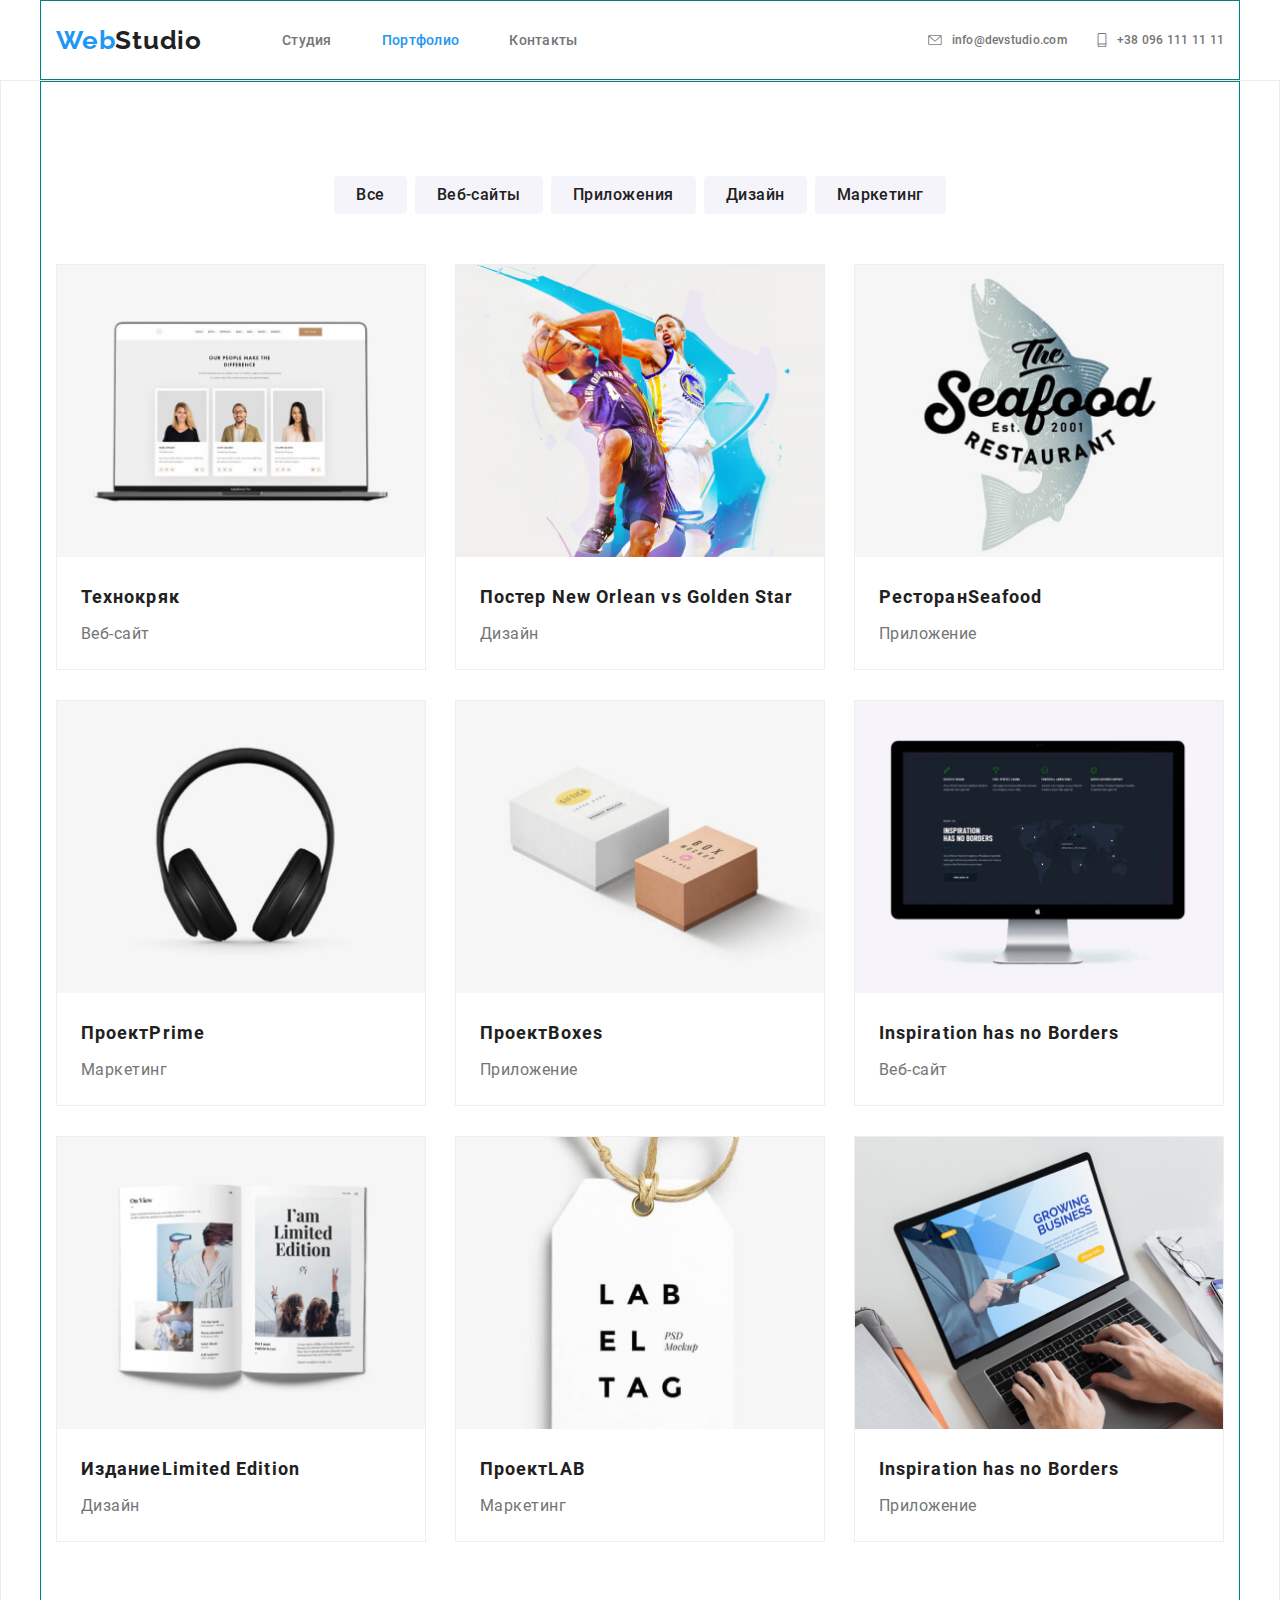
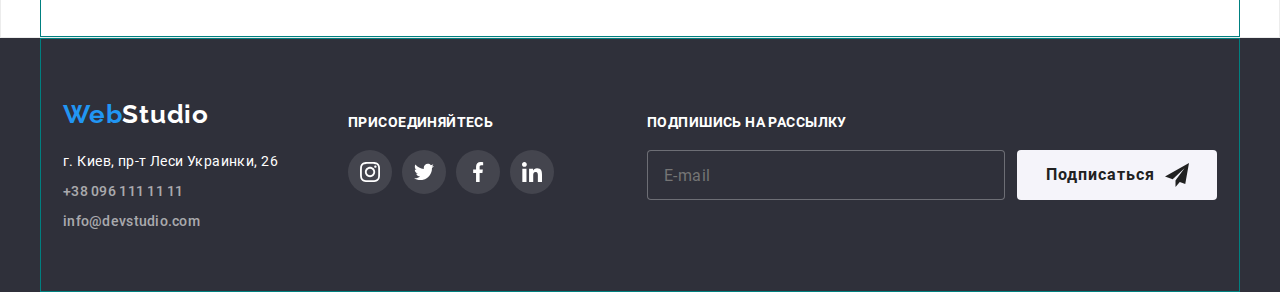
==== commit ecb66b24: "menu-portfolio+button" ====
--- a/portfolio.html
+++ b/portfolio.html
@@ -34,7 +34,7 @@
           </ul>
         </nav>
 
-        <button type="button" class="mobile-menu-btn is-open" data-menu-button>
+        <button type="button" class="mobile-menu-btn" data-menu-button>
           <svg
             width="40"
             height="40"
@@ -50,6 +50,7 @@
             ></use>
           </svg>
         </button>
+
 
         <ul class="auth-nav list">
           <li class="auth-item">
@@ -71,45 +72,47 @@
       </div>
     </header>
 
-    <div class="container mobile-menu is-open">
-      <div class="mobile-nav">
-        <ul class="list site-nav-mobile">
-          <li class="mobile-item">
-            <a href="" class="link-nav link">Студия</a>
-          </li>
-          <li class="mobile-item">
-            <a href="./portfolio.html" class="link link-nav current"
-              >Портфолио</a
-            >
-          </li>
-          <li class="mobile-item">
-            <a href="" class="link link-nav">Контакты</a>
-          </li>
-        </ul>
-      </div>
-
-      <div class="mobile-contacts">
-        <ul class="list auth-nav-mobile">
-          <li class="mobile-auth-item">
-            <a href="mailto:info@devstudio.com" class="link">
-              <svg class="icon-nav envelope-icon-menu">
-                <use href="./icons/symbol-defs.svg#icon-envelope"></use></svg
-              >info@devstudio.com
-            </a>
-          </li>
-          <li class="mobile-auth-item">
-            <a href="tel:+380961111111" class="link">
-              <svg class="icon-nav phone-icon-menu">
-                <use href="./icons/symbol-defs.svg#icon-phone"></use>
-              </svg>
-              +38 096 111 11 11</a
-            >
-          </li>
-        </ul>
-      </div>
-    </div>
+    
 
     <main>
+       <section class="hero">
+        <div class="container mobile-menu" data-menu>
+          <div class="mobile-nav">
+            <ul class="list site-nav-mobile">
+              <li class="mobile-item">
+                <a href="" class="link-nav link">Студия</a>
+              </li>
+              <li class="mobile-item">
+                <a href="./portfolio.html" class="link link-nav current">Портфолио</a>
+              </li>
+              <li class="mobile-item">
+                <a href="" class="link link-nav">Контакты</a>
+              </li>
+            </ul>
+          </div>
+
+          <div class="mobile-contacts">
+            <ul class="list auth-nav-mobile">
+              <li class="mobile-auth-item">
+                <a href="mailto:info@devstudio.com" class="link">
+                  <svg class="icon-nav envelope-icon-menu">
+                    <use
+                      href="./icons/symbol-defs.svg#icon-envelope"
+                    ></use></svg
+                  >info@devstudio.com
+                </a>
+              </li>
+              <li class="mobile-auth-item">
+                <a href="tel:+380961111111" class="link">
+                  <svg class="icon-nav phone-icon-menu">
+                    <use href="./icons/symbol-defs.svg#icon-phone"></use>
+                  </svg>
+                  +38 096 111 11 11</a
+                >
+              </li>
+            </ul>
+          </div>
+        </div>
       <section class="portfolio">
         <div class="container">
           <h2 hidden>Портфолио-навигация</h2>
--- a/css/portfolio.min.css
+++ b/css/portfolio.min.css
@@ -1,2 +1,2 @@
-/*! normalize.css v8.0.1 | MIT License | github.com/necolas/normalize.css */html{line-height:1.15;-webkit-text-size-adjust:100%}body{margin:0}main{display:block}h1{font-size:2em;margin:0.67em 0}hr{box-sizing:content-box;height:0;overflow:visible}pre{font-family:monospace, monospace;font-size:1em}a{background-color:transparent}abbr[title]{border-bottom:none;text-decoration:underline;text-decoration:underline dotted}b,strong{font-weight:bolder}code,kbd,samp{font-family:monospace, monospace;font-size:1em}small{font-size:80%}sub,sup{font-size:75%;line-height:0;position:relative;vertical-align:baseline}sub{bottom:-0.25em}sup{top:-0.5em}img{border-style:none}button,input,optgroup,select,textarea{font-family:inherit;font-size:100%;line-height:1.15;margin:0}button,input{overflow:visible}button,select{text-transform:none}button,[type="button"],[type="reset"],[type="submit"]{-webkit-appearance:button}button::-moz-focus-inner,[type="button"]::-moz-focus-inner,[type="reset"]::-moz-focus-inner,[type="submit"]::-moz-focus-inner{border-style:none;padding:0}button:-moz-focusring,[type="button"]:-moz-focusring,[type="reset"]:-moz-focusring,[type="submit"]:-moz-focusring{outline:1px dotted ButtonText}fieldset{padding:0.35em 0.75em 0.625em}legend{box-sizing:border-box;color:inherit;display:table;max-width:100%;padding:0;white-space:normal}progress{vertical-align:baseline}textarea{overflow:auto}[type="checkbox"],[type="radio"]{box-sizing:border-box;padding:0}[type="number"]::-webkit-inner-spin-button,[type="number"]::-webkit-outer-spin-button{height:auto}[type="search"]{-webkit-appearance:textfield;outline-offset:-2px}[type="search"]::-webkit-search-decoration{-webkit-appearance:none}::-webkit-file-upload-button{-webkit-appearance:button;font:inherit}details{display:block}summary{display:list-item}template{display:none}[hidden]{display:none}@font-face{font-family:"Roboto";font-style:normal;font-weight:400;src:url("../fonts/roboto/roboto/roboto-v20-latin_cyrillic-regular.eot");src:local("Roboto"),local("Roboto-Regular"),url("../fonts/roboto/roboto-v20-latin_cyrillic-regular.eot?#iefix") format("embedded-opentype"),url("../fonts/roboto/roboto-v20-latin_cyrillic-regular.woff2") format("woff2"),url("../fonts/roboto/roboto-v20-latin_cyrillic-regular.woff") format("woff"),url("../fonts/roboto/roboto-v20-latin_cyrillic-regular.ttf") format("truetype"),url("../fonts/roboto/roboto-v20-latin_cyrillic-regular.svg#Roboto") format("svg")}@font-face{font-family:"Roboto";font-style:normal;font-weight:500;src:url("../fonts/roboto/roboto-v20-latin_cyrillic-500.eot");src:local("Roboto Medium"),local("Roboto-Medium"),url("../fonts/roboto/roboto-v20-latin_cyrillic-500.eot?#iefix") format("embedded-opentype"),url("../fonts/roboto/roboto-v20-latin_cyrillic-500.woff2") format("woff2"),url("../fonts/roboto/roboto-v20-latin_cyrillic-500.woff") format("woff"),url("../fonts/roboto/roboto-v20-latin_cyrillic-500.ttf") format("truetype"),url("../fonts/roboto/roboto-v20-latin_cyrillic-500.svg#Roboto") format("svg")}@font-face{font-family:"Roboto";font-style:normal;font-weight:700;src:url("../fonts/roboto/roboto-v20-latin_cyrillic-700.eot");src:local("Roboto Bold"),local("Roboto-Bold"),url("../fonts/roboto/roboto-v20-latin_cyrillic-700.eot?#iefix") format("embedded-opentype"),url("../fonts/roboto/roboto-v20-latin_cyrillic-700.woff2") format("woff2"),url("../fonts/roboto/roboto-v20-latin_cyrillic-700.woff") format("woff"),url("../fonts/roboto/roboto-v20-latin_cyrillic-700.ttf") format("truetype"),url("../fonts/roboto/roboto-v20-latin_cyrillic-700.svg#Roboto") format("svg")}@font-face{font-family:"Roboto";font-style:normal;font-weight:900;src:url("../fonts/roboto/roboto-v20-latin_cyrillic-900.eot");src:local("Roboto Black"),local("Roboto-Black"),url("../fonts/roboto/roboto-v20-latin_cyrillic-900.eot?#iefix") format("embedded-opentype"),url("../fonts/roboto/roboto-v20-latin_cyrillic-900.woff2") format("woff2"),url("../fonts/roboto/roboto-v20-latin_cyrillic-900.woff") format("woff"),url("../fonts/roboto/roboto-v20-latin_cyrillic-900.ttf") format("truetype"),url("../fonts/roboto/roboto-v20-latin_cyrillic-900.svg#Roboto") format("svg")}html{box-sizing:border-box}*,*::before,*::after{box-sizing:inherit}img{display:block;max-width:100%;height:auto}h1,h2,h3,p{margin-top:0}h1,h2{text-align:center}.container{padding-left:15px;padding-right:15px;margin-left:auto;margin-right:auto;margin-top:0;margin-bottom:0;border:1px solid teal}@media screen and (min-width: 480px){.container{width:480px}}@media screen and (min-width: 768px){.container{width:768px}}@media screen and (min-width: 1200px){.container{width:1200px}}body{max-width:100%;margin:auto}.text{color:#757575;font-family:"Roboto",sans-serif;font-style:normal;font-weight:400;font-size:14px;line-height:1.714;letter-spacing:0.03em;margin-bottom:0}.link{color:#757575;text-decoration:none;font-family:"Roboto",sans-serif;font-style:normal;font-weight:500;font-size:14px;line-height:1.17;letter-spacing:0.02em;transition:color 2250ms cubic-bezier(0.4, 0, 0.2, 1)}.link:hover,.link:focus{color:#2196f3;transition:color 2250ms cubic-bezier(0.4, 0, 0.2, 1)}.list{list-style:none;padding:0px;margin:0px}.section-title{margin-top:0px;margin-bottom:30px;font-family:"Roboto",sans-serif;font-style:normal;font-weight:700;font-size:28px;line-height:1.18;letter-spacing:0.03em;color:#212121}@media screen and (min-width: 1200px){.section-title{margin-bottom:50px;font-size:36px;line-height:1.17}}.btn{font-family:"Roboto",sans-serif;font-style:normal;font-weight:500;font-size:16px;line-height:1.62;letter-spacing:0.03em;padding:6px 22px;background-color:#f5f4fa;color:#212121;border-radius:4px;height:38px;border:none;transition:color 2250ms cubic-bezier(0.4, 0, 0.2, 1),background-color 2250ms cubic-bezier(0.4, 0, 0.2, 1),box-shadow 2250ms cubic-bezier(0.4, 0, 0.2, 1)}.btn:hover,.btn:focus{box-shadow:0px 3px 1px rgba(0,0,0,0.1),0px 1px 2px rgba(0,0,0,0.08),0px 2px 2px rgba(0,0,0,0.12);background-color:#2196f3;color:#fff;outline:none;transition:color 2250ms cubic-bezier(0.4, 0, 0.2, 1),background-color 2250ms cubic-bezier(0.4, 0, 0.2, 1),box-shadow 2250ms cubic-bezier(0.4, 0, 0.2, 1)}.header .container{display:flex;justify-content:space-between;align-items:center;height:60px}.main-nav{display:none;align-items:center;justify-content:space-between}.nav{display:flex;align-items:center;flex-grow:1;margin-left:80px}@media screen and (min-width: 768px){flex-grow:1}.site-nav{display:none;align-items:center}.site-nav .item{margin-right:50px}.site-nav .item:last-child{margin-right:0}.site-nav .link{display:flex;padding-bottom:28px;padding-top:28px}.auth-nav{display:none;align-items:center;margin-left:auto;font-size:12px;line-height:1.167}.phone-icon{width:10px;height:14px}.auth-item .link:hover .phone-icon,.auth-item .link:focus .phone-icon{fill:#2196f3;transition:fill 2250ms cubic-bezier(0.4, 0, 0.2, 1)}.envelope-icon{width:14px;height:10px}.auth-item .link:hover .envelope-icon,.auth-item .link:focus .envelope-icon{fill:#2196f3;transition:fill 2250ms cubic-bezier(0.4, 0, 0.2, 1)}.auth-nav .link{display:flex;align-items:center;font-size:12px;line-height:1.167}.menu-icon-svg{display:block;background-size:contain;fill:#212121;transition:fill 2250ms cubic-bezier(0.4, 0, 0.2, 1)}.menu-close-svg{display:block;background-size:contain;fill:#212121;transition:fill 2250ms cubic-bezier(0.4, 0, 0.2, 1)}.mobile-menu-btn .menu-close-svg{display:none}.mobile-menu-btn.is-open .menu-close-svg{display:block}.mobile-menu-btn.is-open .menu-icon-svg{display:none}.mobile-menu-btn{display:none;width:40px;height:40px;margin:0;padding:0;border:none;background-color:transparent}.mobile-menu-btn:hover .menu-close-svg,.mobile-menu-btn:focus .menu-close-svg{fill:#2196f3;transition:fill 2250ms cubic-bezier(0.4, 0, 0.2, 1)}.mobile-menu-btn:hover .menu-icon-svg,.mobile-menu-btn:focus .menu-icon-svg{fill:#2196f3;transition:fill 2250ms cubic-bezier(0.4, 0, 0.2, 1)}@media screen and (max-width: 767px){.mobile-menu-btn{display:block}}.site-nav .link-nav.current{color:#2196f3}.icon-nav{display:inline-block;align-items:center;justify-content:center;margin-right:10px;fill:#757575;transition:fill 2250ms cubic-bezier(0.4, 0, 0.2, 1)}.envelope-icon-menu{width:16px;height:11px}.mobile-auth-item .link:hover .envelope-icon-menu,.mobile-auth-item .link:focus .envelope-icon-menu{fill:#2196f3;transition:fill 2250ms cubic-bezier(0.4, 0, 0.2, 1)}.phone-icon-menu{width:10px;height:15px}.mobile-auth-item .link:hover .phone-icon-menu,.mobile-auth-item .link:focus .phone-icon-menu{fill:#2196f3;transition:fill 2250ms cubic-bezier(0.4, 0, 0.2, 1)}.site-nav-mobile,.auth-nav-mobile{display:inline;text-align:center;transition:color 2250ms cubic-bezier(0.4, 0, 0.2, 1)}.site-nav-mobile .link-nav.current{color:#2196f3}.site-nav-mobile .link-nav:hover,.site-nav-mobile .link-nav:focus{color:#2196f3;transition:color 2250ms cubic-bezier(0.4, 0, 0.2, 1)}.mobile-nav{margin-bottom:60px}.mobile-nav .link{height:21px}.link-nav{position:relative;display:inline-flex}.link-nav::after{content:"";position:absolute;left:0;bottom:-8px;display:block;width:100%;height:4px;border-radius:2px;background-color:#2196f3;transform:scale(0);transition:transform 2250ms cubic-bezier(0.4, 0, 0.2, 1)}.link-nav:focus::after,.link-nav:hover::after{transform:scaleX(1)}.mobile-menu{display:none;padding-top:60px;padding-bottom:60px;box-shadow:0px 4px 8px rgba(0,0,0,0.04),0px 2px 4px rgba(0,0,0,0.08),0px 1px 3px rgba(0,0,0,0.16)}.mobile-menu.is-open{display:block}.mobile-item .link{font-family:"Roboto",sans-serif;font-style:normal;font-weight:500;font-size:18px;line-height:1.167;letter-spacing:0.02em;color:#212121;transition:color 2250ms cubic-bezier(0.4, 0, 0.2, 1)}.mobile-auth-item .link{display:flex;align-items:center;justify-content:center;font-weight:500;font-size:18px;line-height:1.167;letter-spacing:0.02em;transition:color 2250ms cubic-bezier(0.4, 0, 0.2, 1)}.mobile-item:not(:last-child){margin-bottom:40px}.mobile-auth-item:not(:last-child){margin-bottom:16px}@media screen and (min-width: 768px){.header .container{height:80px}.site-nav .link-nav::after{bottom:0}.auth-nav{display:block}.auth-nav .auth-item+.auth-item{margin-top:10px}.main-nav{display:flex}.site-nav{display:flex}}@media screen and (min-width: 1200px){.main-nav{display:flex;align-items:center}.auth-nav{display:flex;align-content:center;margin-left:auto}.auth-nav .link{display:flex;padding-top:21px;padding-bottom:21px}.auth-nav .auth-item+.auth-item{margin-left:30px;margin-top:0}}.logo-style{display:block;font-family:"Raleway", sans-serif;font-style:normal;font-weight:700;font-size:24px;line-height:1.167;letter-spacing:0.03em;color:#212121;height:31px}@media screen and (min-width: 1200px){.logo-style{font-size:26px;line-height:1.19}}.logo-style.footer{color:#fff;margin-bottom:20px}.logo-accent.link{color:#2196f3;font-family:"Raleway", sans-serif;font-style:normal;font-weight:700;font-size:26px;line-height:1.19;letter-spacing:0.03em}.social-icons{display:flex;margin-left:auto;margin-right:auto;text-align:center;justify-content:center;margin-top:16px}.social-icons-link{display:flex;justify-content:center;align-items:center;width:44px;height:44px;background-color:#fff;border-radius:50%;transition:background-color 2250ms cubic-bezier(0.4, 0, 0.2, 1)}.social-icons-link:hover,.social-icons-link:focus{background-color:#2196f3;transition:background-color 2250ms cubic-bezier(0.4, 0, 0.2, 1)}.social-icons-svg{width:20px;height:20px;fill:#afb1b8;transition:fill 2250ms cubic-bezier(0.4, 0, 0.2, 1)}.social-icons-link:hover .social-icons-svg,.social-icons-link:focus .social-icons-svg{fill:#fff;transition:fill 2250ms cubic-bezier(0.4, 0, 0.2, 1)}.social-icons-item:not(:last-child){margin-right:10px}.adress{font-family:"Roboto",sans-serif;font-style:normal;font-weight:400;font-size:14px;line-height:1.71;letter-spacing:0.03em;height:81px;margin-bottom:60px}.adress-footer{color:#fff;margin-bottom:0;height:21px}.footer-css{font-family:"Roboto",sans-serif;font-style:normal;font-weight:400;font-size:14px;line-height:1.71;letter-spacing:0.03em;background-color:#2f303a;padding-bottom:60px}.footer-css .container{justify-content:center;padding-bottom:60px}@media screen and (max-width: 1199px){.footer-css .container{text-align:center}}.left-footer{padding-top:60px}.footer-adress{display:inline-block;margin-top:8px}.link-contact{color:rgba(255,255,255,0.6)}.contact-footer{margin-bottom:8px;height:21px}.contact-footer:last-child{margin-bottom:0}.icons-footer{background-color:rgba(255,255,255,0.1);transition:background-color 2250ms cubic-bezier(0.4, 0, 0.2, 1)}.footer-svg{fill:#fff}.social-net{margin-bottom:60px}.social-net .social-icons{display:flex;justify-content:center;align-items:center;margin-top:0;padding:0}.join{display:inline-block;font-family:"Roboto",sans-serif;font-style:normal;font-weight:700;font-size:14px;line-height:1.143;letter-spacing:0.03em;text-transform:uppercase;color:#fff;height:16px;margin-bottom:20px}.subscribe-form{padding:0}.mailing-input{display:inline-block;font-family:"Roboto",sans-serif;font-style:normal;font-weight:400;font-size:16px;line-height:1.25;width:100%;max-width:450px;height:50px;align-items:center;letter-spacing:0.03em;background-color:#2f303a;color:rgba(255,255,255,0.6);border-radius:4px;border:1px solid rgba(255,255,255,0.3);padding-left:16px;padding-right:0;padding-top:0;padding-bottom:0;margin-bottom:20px;outline:none;transition:border-color 2250ms cubic-bezier(0.4, 0, 0.2, 1)}.mailing-input:focus,.mailing-input:not(:placeholder-shown){border-color:#2196f3;transition:border-color 2250ms cubic-bezier(0.4, 0, 0.2, 1)}.mailing-btn{position:relative;font-family:"Roboto",sans-serif;font-style:normal;font-weight:700;font-size:16px;line-height:1.875;text-align:center;letter-spacing:0.06em;padding:10px 32px;background-color:#f5f4fa;color:#212121;border-radius:4px;border-width:0;width:200px;height:50px;padding-left:29px;padding-right:62px;padding-top:10px;padding-bottom:10px;transition:background-color 2250ms cubic-bezier(0.4, 0, 0.2, 1),color 2250ms cubic-bezier(0.4, 0, 0.2, 1),box-shadow 2250ms cubic-bezier(0.4, 0, 0.2, 1)}.mailing-btn:hover,.mailing-btn:focus{background-color:#2196f3;color:#fff;outline:none;box-shadow:0px 4px 4px rgba(0,0,0,0.15);transition:background-color 2250ms cubic-bezier(0.4, 0, 0.2, 1),color 2250ms cubic-bezier(0.4, 0, 0.2, 1),box-shadow 2250ms cubic-bezier(0.4, 0, 0.2, 1)}.mailing-btn:hover .send-icon,.mailing-btn:focus .send-icon{fill:#fff;transition:fill 2250ms cubic-bezier(0.4, 0, 0.2, 1)}.send-icon{position:absolute;right:28px;bottom:13px;width:24px;height:24px;fill:#212121;transition:fill 2250ms cubic-bezier(0.4, 0, 0.2, 1)}@media screen and (max-width: 1199px){.footer-tablet{text-align:center}}@media screen and (min-width: 768px){.footer-tablet{display:flex;justify-content:center}.social-net{margin-left:165px;padding-top:65px}.subscribe-form{display:flex;flex-direction:column;align-items:center}}@media screen and (min-width: 1200px){.footer-css .container{display:flex}.footer-adress{margin-top:9px}.contact-footer{margin-bottom:9px}.adress{margin-bottom:0}.social-net{margin-left:70px;padding-top:72px;margin-bottom:0}.mailing-btn{margin-left:12px}.subscribe{margin-left:93px;margin-right:0;padding-top:72px}.mailing-input{width:358px;margin-bottom:0}.subscribe-form{flex-direction:row;justify-content:center;align-items:center;text-align:center}}.list-nav{display:inline-block;display:flex;flex-wrap:wrap;text-align:center}.btn-portfolio{margin-right:8px;margin-bottom:15px;transition:color 2250ms cubic-bezier(0.4, 0, 0.2, 1),background-color 2250ms cubic-bezier(0.4, 0, 0.2, 1)}.btn-portfolio:last-child{margin-right:0}.btn-portfolio:nth-last-child(-n+2){margin-bottom:0}@media (max-width: 767px){.btn-portfolio:nth-last-child(-n+2){margin-bottom:0}}@media screen and (min-width: 768px){.list-nav{justify-content:center}.btn-portfolio{margin-bottom:0}}.portfolio{border:1px solid #ececec}.portfolio .container{padding-top:60px;padding-bottom:60px}.project{display:block;text-decoration:none}.project:hover,.project:focus{transition:box-shadow 2250ms cubic-bezier(0.4, 0, 0.2, 1);box-shadow:0px 1px 1px rgba(0,0,0,0.12),0px 4px 4px rgba(0,0,0,0.06),1px 4px 6px rgba(0,0,0,0.16)}.description{padding-left:24px;padding-top:20px;padding-bottom:20px;text-align:left}.project-title{display:flex;font-family:"Roboto",sans-serif;font-style:normal;font-weight:700;font-size:18px;line-height:2;letter-spacing:0.06em;color:#212121;margin-bottom:0}.project-description{font-family:"Roboto",sans-serif;font-style:normal;font-weight:400;font-size:16px;line-height:1.87;letter-spacing:0.03em;color:#757575;height:30px;margin-bottom:0;margin-top:4px}.flex-container{margin-top:40px}.box{margin-bottom:30px;margin-right:0;background:#ffffff;width:100%;max-width:450px;text-align:center;padding-bottom:0;border:1px solid #eeeeee}.box:last-child{margin-bottom:0}.box-thumb{position:relative;display:flex;overflow:hidden;height:294px}@media screen and (min-width: 768px){.flex-container{display:flex;flex-wrap:wrap;margin-top:30px;justify-content:space-between}.box{max-width:354px}}@media screen and (max-width: 1199px) and (min-width: 768px){.project-title{max-width:306px}.box:nth-child(1){margin-bottom:66px}}@media screen and (min-width: 1200px){.portfolio .container{padding-top:94px;padding-bottom:94px}.flex-container{margin-top:50px}.box{max-width:370px}.box:nth-last-child(-n+3){margin-bottom:0}}.box-overlay{position:absolute;top:0;left:0;width:100%;height:100%;background-color:#2196f3;opacity:0.5;transform:translateY(100%);transition:transform 2250ms cubic-bezier(0.4, 0, 0.2, 1)}.project:hover .box-overlay,.project:focus .box-overlay{opacity:0.9;transform:translateY(0)}.article-portfolio{position:absolute;left:50%;top:50%;transform:translate(-50%, -50%);opacity:0;display:inline-block;width:322px;height:168px;text-align:left;justify-content:center;font-family:"Roboto",sans-serif;font-style:normal;font-weight:normal;font-size:18px;line-height:1.56;letter-spacing:0.03em;color:#fff}.project:hover .article-portfolio,.project:focus .article-portfolio{opacity:1;transition:opacity 2250ms cubic-bezier(0.4, 0, 0.2, 1)}
+/*! normalize.css v8.0.1 | MIT License | github.com/necolas/normalize.css */html{line-height:1.15;-webkit-text-size-adjust:100%}body{margin:0}main{display:block}h1{font-size:2em;margin:0.67em 0}hr{box-sizing:content-box;height:0;overflow:visible}pre{font-family:monospace, monospace;font-size:1em}a{background-color:transparent}abbr[title]{border-bottom:none;text-decoration:underline;text-decoration:underline dotted}b,strong{font-weight:bolder}code,kbd,samp{font-family:monospace, monospace;font-size:1em}small{font-size:80%}sub,sup{font-size:75%;line-height:0;position:relative;vertical-align:baseline}sub{bottom:-0.25em}sup{top:-0.5em}img{border-style:none}button,input,optgroup,select,textarea{font-family:inherit;font-size:100%;line-height:1.15;margin:0}button,input{overflow:visible}button,select{text-transform:none}button,[type="button"],[type="reset"],[type="submit"]{-webkit-appearance:button}button::-moz-focus-inner,[type="button"]::-moz-focus-inner,[type="reset"]::-moz-focus-inner,[type="submit"]::-moz-focus-inner{border-style:none;padding:0}button:-moz-focusring,[type="button"]:-moz-focusring,[type="reset"]:-moz-focusring,[type="submit"]:-moz-focusring{outline:1px dotted ButtonText}fieldset{padding:0.35em 0.75em 0.625em}legend{box-sizing:border-box;color:inherit;display:table;max-width:100%;padding:0;white-space:normal}progress{vertical-align:baseline}textarea{overflow:auto}[type="checkbox"],[type="radio"]{box-sizing:border-box;padding:0}[type="number"]::-webkit-inner-spin-button,[type="number"]::-webkit-outer-spin-button{height:auto}[type="search"]{-webkit-appearance:textfield;outline-offset:-2px}[type="search"]::-webkit-search-decoration{-webkit-appearance:none}::-webkit-file-upload-button{-webkit-appearance:button;font:inherit}details{display:block}summary{display:list-item}template{display:none}[hidden]{display:none}@font-face{font-family:"Roboto";font-style:normal;font-weight:400;src:url("../fonts/roboto/roboto/roboto-v20-latin_cyrillic-regular.eot");src:local("Roboto"),local("Roboto-Regular"),url("../fonts/roboto/roboto-v20-latin_cyrillic-regular.eot?#iefix") format("embedded-opentype"),url("../fonts/roboto/roboto-v20-latin_cyrillic-regular.woff2") format("woff2"),url("../fonts/roboto/roboto-v20-latin_cyrillic-regular.woff") format("woff"),url("../fonts/roboto/roboto-v20-latin_cyrillic-regular.ttf") format("truetype"),url("../fonts/roboto/roboto-v20-latin_cyrillic-regular.svg#Roboto") format("svg")}@font-face{font-family:"Roboto";font-style:normal;font-weight:500;src:url("../fonts/roboto/roboto-v20-latin_cyrillic-500.eot");src:local("Roboto Medium"),local("Roboto-Medium"),url("../fonts/roboto/roboto-v20-latin_cyrillic-500.eot?#iefix") format("embedded-opentype"),url("../fonts/roboto/roboto-v20-latin_cyrillic-500.woff2") format("woff2"),url("../fonts/roboto/roboto-v20-latin_cyrillic-500.woff") format("woff"),url("../fonts/roboto/roboto-v20-latin_cyrillic-500.ttf") format("truetype"),url("../fonts/roboto/roboto-v20-latin_cyrillic-500.svg#Roboto") format("svg")}@font-face{font-family:"Roboto";font-style:normal;font-weight:700;src:url("../fonts/roboto/roboto-v20-latin_cyrillic-700.eot");src:local("Roboto Bold"),local("Roboto-Bold"),url("../fonts/roboto/roboto-v20-latin_cyrillic-700.eot?#iefix") format("embedded-opentype"),url("../fonts/roboto/roboto-v20-latin_cyrillic-700.woff2") format("woff2"),url("../fonts/roboto/roboto-v20-latin_cyrillic-700.woff") format("woff"),url("../fonts/roboto/roboto-v20-latin_cyrillic-700.ttf") format("truetype"),url("../fonts/roboto/roboto-v20-latin_cyrillic-700.svg#Roboto") format("svg")}@font-face{font-family:"Roboto";font-style:normal;font-weight:900;src:url("../fonts/roboto/roboto-v20-latin_cyrillic-900.eot");src:local("Roboto Black"),local("Roboto-Black"),url("../fonts/roboto/roboto-v20-latin_cyrillic-900.eot?#iefix") format("embedded-opentype"),url("../fonts/roboto/roboto-v20-latin_cyrillic-900.woff2") format("woff2"),url("../fonts/roboto/roboto-v20-latin_cyrillic-900.woff") format("woff"),url("../fonts/roboto/roboto-v20-latin_cyrillic-900.ttf") format("truetype"),url("../fonts/roboto/roboto-v20-latin_cyrillic-900.svg#Roboto") format("svg")}html{box-sizing:border-box}*,*::before,*::after{box-sizing:inherit}img{display:block;max-width:100%;height:auto}h1,h2,h3,p{margin-top:0}h1,h2{text-align:center}.container{padding-left:15px;padding-right:15px;margin-left:auto;margin-right:auto;margin-top:0;margin-bottom:0;border:1px solid teal}@media screen and (min-width: 480px){.container{width:480px}}@media screen and (min-width: 768px){.container{width:768px}}@media screen and (min-width: 1200px){.container{width:1200px}}body{max-width:100%;margin:auto}.text{color:#757575;font-family:"Roboto",sans-serif;font-style:normal;font-weight:400;font-size:14px;line-height:1.714;letter-spacing:0.03em;margin-bottom:0}.link{color:#757575;text-decoration:none;font-family:"Roboto",sans-serif;font-style:normal;font-weight:500;font-size:14px;line-height:1.17;letter-spacing:0.02em;transition:color 2250ms cubic-bezier(0.4, 0, 0.2, 1)}.link:hover,.link:focus{color:#2196f3;transition:color 2250ms cubic-bezier(0.4, 0, 0.2, 1)}.list{list-style:none;padding:0px;margin:0px}.section-title{margin-top:0px;margin-bottom:30px;font-family:"Roboto",sans-serif;font-style:normal;font-weight:700;font-size:28px;line-height:1.18;letter-spacing:0.03em;color:#212121}@media screen and (min-width: 1200px){.section-title{margin-bottom:50px;font-size:36px;line-height:1.17}}.btn{font-family:"Roboto",sans-serif;font-style:normal;font-weight:500;font-size:16px;line-height:1.62;letter-spacing:0.03em;padding:6px 22px;background-color:#f5f4fa;color:#212121;border-radius:4px;height:38px;border:none;transition:color 2250ms cubic-bezier(0.4, 0, 0.2, 1),background-color 2250ms cubic-bezier(0.4, 0, 0.2, 1),box-shadow 2250ms cubic-bezier(0.4, 0, 0.2, 1)}.btn:hover,.btn:focus{box-shadow:0px 3px 1px rgba(0,0,0,0.1),0px 1px 2px rgba(0,0,0,0.08),0px 2px 2px rgba(0,0,0,0.12);background-color:#2196f3;color:#fff;outline:none;transition:color 2250ms cubic-bezier(0.4, 0, 0.2, 1),background-color 2250ms cubic-bezier(0.4, 0, 0.2, 1),box-shadow 2250ms cubic-bezier(0.4, 0, 0.2, 1)}.header .container{display:flex;justify-content:space-between;align-items:center;height:60px}.main-nav{display:none;align-items:center;justify-content:space-between}.nav{display:flex;align-items:center;flex-grow:1;margin-left:80px}@media screen and (min-width: 768px){flex-grow:1}.site-nav{display:none;align-items:center}.site-nav .item{margin-right:50px}.site-nav .item:last-child{margin-right:0}.site-nav .link{display:flex;padding-bottom:28px;padding-top:28px}.auth-nav{display:none;align-items:center;margin-left:auto;font-size:12px;line-height:1.167}.phone-icon{width:10px;height:14px}.auth-item .link:hover .phone-icon,.auth-item .link:focus .phone-icon{fill:#2196f3;transition:fill 2250ms cubic-bezier(0.4, 0, 0.2, 1)}.envelope-icon{width:14px;height:10px}.auth-item .link:hover .envelope-icon,.auth-item .link:focus .envelope-icon{fill:#2196f3;transition:fill 2250ms cubic-bezier(0.4, 0, 0.2, 1)}.auth-nav .link{display:flex;align-items:center;font-size:12px;line-height:1.167}.menu-icon-svg{display:block;background-size:contain;fill:#212121;transition:fill 2250ms cubic-bezier(0.4, 0, 0.2, 1)}.menu-close-svg{display:block;background-size:contain;fill:#212121;transition:fill 2250ms cubic-bezier(0.4, 0, 0.2, 1)}.mobile-menu-btn .menu-close-svg{display:none}.hero{position:relative}.mobile-menu{display:none;position:absolute;left:0;top:0;padding-top:60px;padding-bottom:60px;width:100%;z-index:100;background-color:#fff;box-shadow:0px 4px 8px rgba(0,0,0,0.04),0px 2px 4px rgba(0,0,0,0.08),0px 1px 3px rgba(0,0,0,0.16)}.header{position:relative}.mobile-menu.is-open{display:block}.mobile-menu-btn.is-open .menu-close-svg{display:block}.mobile-menu-btn.is-open .menu-icon-svg{display:none}.mobile-menu-btn{display:none;width:40px;height:40px;margin:0;padding:0;border:none;background-color:transparent}.mobile-menu-btn:hover .menu-close-svg,.mobile-menu-btn:focus .menu-close-svg{fill:#2196f3;transition:fill 2250ms cubic-bezier(0.4, 0, 0.2, 1)}.mobile-menu-btn:hover .menu-icon-svg,.mobile-menu-btn:focus .menu-icon-svg{fill:#2196f3;transition:fill 2250ms cubic-bezier(0.4, 0, 0.2, 1)}@media screen and (max-width: 767px){.mobile-menu-btn{display:block}}.site-nav .link-nav.current{color:#2196f3}.icon-nav{display:inline-block;align-items:center;justify-content:center;margin-right:10px;fill:#757575;transition:fill 2250ms cubic-bezier(0.4, 0, 0.2, 1)}.envelope-icon-menu{width:16px;height:11px}.mobile-auth-item .link:hover .envelope-icon-menu,.mobile-auth-item .link:focus .envelope-icon-menu{fill:#2196f3;transition:fill 2250ms cubic-bezier(0.4, 0, 0.2, 1)}.phone-icon-menu{width:10px;height:15px}.mobile-auth-item .link:hover .phone-icon-menu,.mobile-auth-item .link:focus .phone-icon-menu{fill:#2196f3;transition:fill 2250ms cubic-bezier(0.4, 0, 0.2, 1)}.site-nav-mobile,.auth-nav-mobile{display:inline;text-align:center;transition:color 2250ms cubic-bezier(0.4, 0, 0.2, 1)}.site-nav-mobile .link-nav.current{color:#2196f3}.site-nav-mobile .link-nav:hover,.site-nav-mobile .link-nav:focus{color:#2196f3;transition:color 2250ms cubic-bezier(0.4, 0, 0.2, 1)}.mobile-nav{margin-bottom:60px}.mobile-nav .link{height:21px}.link-nav{position:relative;display:inline-flex}.link-nav::after{content:"";position:absolute;left:0;bottom:-8px;display:block;width:100%;height:4px;border-radius:2px;background-color:#2196f3;transform:scale(0);transition:transform 2250ms cubic-bezier(0.4, 0, 0.2, 1)}.link-nav:focus::after,.link-nav:hover::after{transform:scaleX(1)}.mobile-item .link{font-family:"Roboto",sans-serif;font-style:normal;font-weight:500;font-size:18px;line-height:1.167;letter-spacing:0.02em;color:#212121;transition:color 2250ms cubic-bezier(0.4, 0, 0.2, 1)}.mobile-auth-item .link{display:flex;align-items:center;justify-content:center;font-weight:500;font-size:18px;line-height:1.167;letter-spacing:0.02em;transition:color 2250ms cubic-bezier(0.4, 0, 0.2, 1)}.mobile-item:not(:last-child){margin-bottom:40px}.mobile-auth-item:not(:last-child){margin-bottom:16px}@media screen and (min-width: 768px){.header .container{height:80px}.site-nav .link-nav::after{bottom:0}.auth-nav{display:block}.auth-nav .auth-item+.auth-item{margin-top:10px}.main-nav{display:flex}.site-nav{display:flex}}@media screen and (min-width: 1200px){.main-nav{display:flex;align-items:center}.auth-nav{display:flex;align-content:center;margin-left:auto}.auth-nav .link{display:flex;padding-top:21px;padding-bottom:21px}.auth-nav .auth-item+.auth-item{margin-left:30px;margin-top:0}}.logo-style{display:block;font-family:"Raleway", sans-serif;font-style:normal;font-weight:700;font-size:24px;line-height:1.167;letter-spacing:0.03em;color:#212121;height:31px}@media screen and (min-width: 1200px){.logo-style{font-size:26px;line-height:1.19}}.logo-style.footer{color:#fff;margin-bottom:20px}.logo-accent.link{color:#2196f3;font-family:"Raleway", sans-serif;font-style:normal;font-weight:700;font-size:26px;line-height:1.19;letter-spacing:0.03em}.social-icons{display:flex;margin-left:auto;margin-right:auto;text-align:center;justify-content:center;margin-top:16px}.social-icons-link{display:flex;justify-content:center;align-items:center;width:44px;height:44px;background-color:#fff;border-radius:50%;transition:background-color 2250ms cubic-bezier(0.4, 0, 0.2, 1)}.social-icons-link:hover,.social-icons-link:focus{background-color:#2196f3;transition:background-color 2250ms cubic-bezier(0.4, 0, 0.2, 1)}.social-icons-svg{width:20px;height:20px;fill:#afb1b8;transition:fill 2250ms cubic-bezier(0.4, 0, 0.2, 1)}.social-icons-link:hover .social-icons-svg,.social-icons-link:focus .social-icons-svg{fill:#fff;transition:fill 2250ms cubic-bezier(0.4, 0, 0.2, 1)}.social-icons-item:not(:last-child){margin-right:10px}.adress{font-family:"Roboto",sans-serif;font-style:normal;font-weight:400;font-size:14px;line-height:1.71;letter-spacing:0.03em;height:81px;margin-bottom:60px}.adress-footer{color:#fff;margin-bottom:0;height:21px}.footer-css{font-family:"Roboto",sans-serif;font-style:normal;font-weight:400;font-size:14px;line-height:1.71;letter-spacing:0.03em;background-color:#2f303a}.footer-css .container{justify-content:center;padding-bottom:60px}@media screen and (max-width: 1199px){.footer-css .container{text-align:center}}.left-footer{padding-top:60px}.footer-adress{display:inline-block;margin-top:8px}.link-contact{color:rgba(255,255,255,0.6)}.contact-footer{margin-bottom:8px;height:21px}.contact-footer:last-child{margin-bottom:0}.icons-footer{background-color:rgba(255,255,255,0.1);transition:background-color 2250ms cubic-bezier(0.4, 0, 0.2, 1)}.footer-svg{fill:#fff}.social-net{margin-bottom:60px}.social-net .social-icons{display:flex;justify-content:center;align-items:center;margin-top:0;padding:0}.join{display:inline-block;font-family:"Roboto",sans-serif;font-style:normal;font-weight:700;font-size:14px;line-height:1.143;letter-spacing:0.03em;text-transform:uppercase;color:#fff;height:16px;margin-bottom:20px}.subscribe-form{padding:0}.mailing-input{display:inline-block;font-family:"Roboto",sans-serif;font-style:normal;font-weight:400;font-size:16px;line-height:1.25;width:100%;max-width:450px;height:50px;align-items:center;letter-spacing:0.03em;background-color:#2f303a;color:rgba(255,255,255,0.6);border-radius:4px;border:1px solid rgba(255,255,255,0.3);padding-left:16px;padding-right:0;padding-top:0;padding-bottom:0;margin-bottom:20px;outline:none;transition:border-color 2250ms cubic-bezier(0.4, 0, 0.2, 1)}.mailing-input:focus,.mailing-input:not(:placeholder-shown){border-color:#2196f3;transition:border-color 2250ms cubic-bezier(0.4, 0, 0.2, 1)}.mailing-btn{position:relative;font-family:"Roboto",sans-serif;font-style:normal;font-weight:700;font-size:16px;line-height:1.875;text-align:center;letter-spacing:0.06em;padding:10px 32px;background-color:#f5f4fa;color:#212121;border-radius:4px;border-width:0;width:200px;height:50px;padding-left:29px;padding-right:62px;padding-top:10px;padding-bottom:10px;transition:background-color 2250ms cubic-bezier(0.4, 0, 0.2, 1),color 2250ms cubic-bezier(0.4, 0, 0.2, 1),box-shadow 2250ms cubic-bezier(0.4, 0, 0.2, 1)}.mailing-btn:hover,.mailing-btn:focus{background-color:#2196f3;color:#fff;outline:none;box-shadow:0px 4px 4px rgba(0,0,0,0.15);transition:background-color 2250ms cubic-bezier(0.4, 0, 0.2, 1),color 2250ms cubic-bezier(0.4, 0, 0.2, 1),box-shadow 2250ms cubic-bezier(0.4, 0, 0.2, 1)}.mailing-btn:hover .send-icon,.mailing-btn:focus .send-icon{fill:#fff;transition:fill 2250ms cubic-bezier(0.4, 0, 0.2, 1)}.send-icon{position:absolute;right:28px;bottom:13px;width:24px;height:24px;fill:#212121;transition:fill 2250ms cubic-bezier(0.4, 0, 0.2, 1)}@media screen and (max-width: 1199px){.footer-tablet{text-align:center}}@media screen and (min-width: 768px){.footer-tablet{display:flex;justify-content:center}.social-net{margin-left:165px;padding-top:65px}.subscribe-form{display:flex;flex-direction:column;align-items:center}}@media screen and (min-width: 1200px){.footer-css .container{display:flex}.footer-adress{margin-top:9px}.contact-footer{margin-bottom:9px}.adress{margin-bottom:0}.social-net{margin-left:70px;padding-top:72px;margin-bottom:0}.mailing-btn{margin-left:12px}.subscribe{margin-left:93px;margin-right:0;padding-top:72px}.mailing-input{width:358px;margin-bottom:0}.subscribe-form{flex-direction:row;justify-content:center;align-items:center;text-align:center}}.list-nav{display:inline-block;display:flex;flex-wrap:wrap;text-align:center}.btn-portfolio{margin-right:8px;margin-bottom:15px;transition:color 2250ms cubic-bezier(0.4, 0, 0.2, 1),background-color 2250ms cubic-bezier(0.4, 0, 0.2, 1)}.btn-portfolio:last-child{margin-right:0}.btn-portfolio:nth-last-child(-n+2){margin-bottom:0}@media (max-width: 767px){.btn-portfolio:nth-last-child(-n+2){margin-bottom:0}}@media screen and (min-width: 768px){.list-nav{justify-content:center}.btn-portfolio{margin-bottom:0}}.portfolio{border:1px solid #ececec}.portfolio .container{padding-top:60px;padding-bottom:60px}.project{display:block;text-decoration:none}.project:hover,.project:focus{transition:box-shadow 2250ms cubic-bezier(0.4, 0, 0.2, 1);box-shadow:0px 1px 1px rgba(0,0,0,0.12),0px 4px 4px rgba(0,0,0,0.06),1px 4px 6px rgba(0,0,0,0.16)}.description{padding-left:24px;padding-top:20px;padding-bottom:20px;text-align:left}.project-title{display:flex;font-family:"Roboto",sans-serif;font-style:normal;font-weight:700;font-size:18px;line-height:2;letter-spacing:0.06em;color:#212121;margin-bottom:0}.project-description{font-family:"Roboto",sans-serif;font-style:normal;font-weight:400;font-size:16px;line-height:1.87;letter-spacing:0.03em;color:#757575;height:30px;margin-bottom:0;margin-top:4px}.flex-container{margin-top:40px}.box{margin-bottom:30px;margin-right:0;background:#ffffff;width:100%;max-width:450px;text-align:center;padding-bottom:0;border:1px solid #eeeeee}.box:last-child{margin-bottom:0}.box-thumb{position:relative;display:flex;overflow:hidden;height:294px}@media screen and (min-width: 768px){.flex-container{display:flex;flex-wrap:wrap;margin-top:30px;justify-content:space-between}.box{max-width:354px}}@media screen and (max-width: 1199px) and (min-width: 768px){.project-title{max-width:306px}.box:nth-child(1){margin-bottom:66px}}@media screen and (min-width: 1200px){.portfolio .container{padding-top:94px;padding-bottom:94px}.flex-container{margin-top:50px}.box{max-width:370px}.box:nth-last-child(-n+3){margin-bottom:0}}.box-overlay{position:absolute;top:0;left:0;width:100%;height:100%;background-color:#2196f3;opacity:0.5;transform:translateY(100%);transition:transform 2250ms cubic-bezier(0.4, 0, 0.2, 1)}.project:hover .box-overlay,.project:focus .box-overlay{opacity:0.9;transform:translateY(0)}.article-portfolio{position:absolute;left:50%;top:50%;transform:translate(-50%, -50%);opacity:0;display:inline-block;width:322px;height:168px;text-align:left;justify-content:center;font-family:"Roboto",sans-serif;font-style:normal;font-weight:normal;font-size:18px;line-height:1.56;letter-spacing:0.03em;color:#fff;transition:opacity 2250ms cubic-bezier(0.4, 0, 0.2, 1)}.project:hover .article-portfolio,.project:focus .article-portfolio{opacity:1;transition:opacity 2250ms cubic-bezier(0.4, 0, 0.2, 1)}
 /*# sourceMappingURL=portfolio.min.css.map */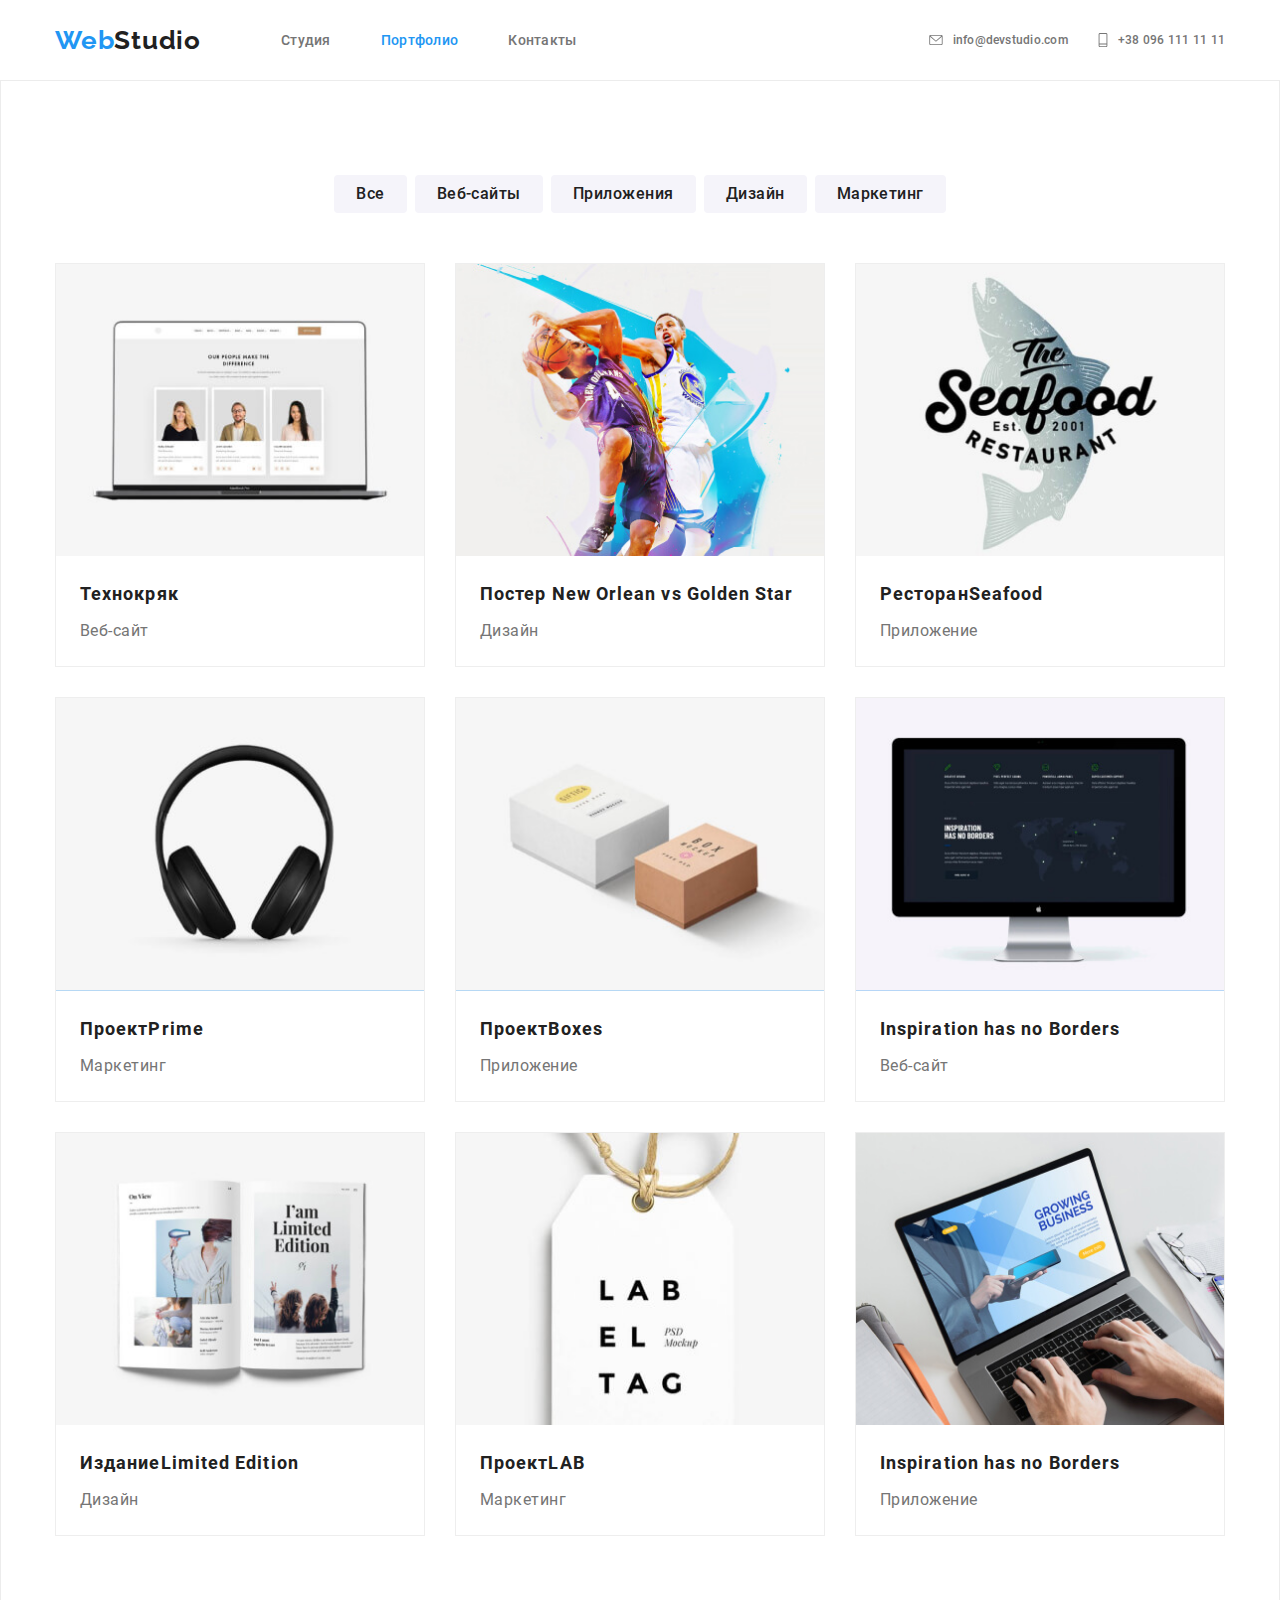
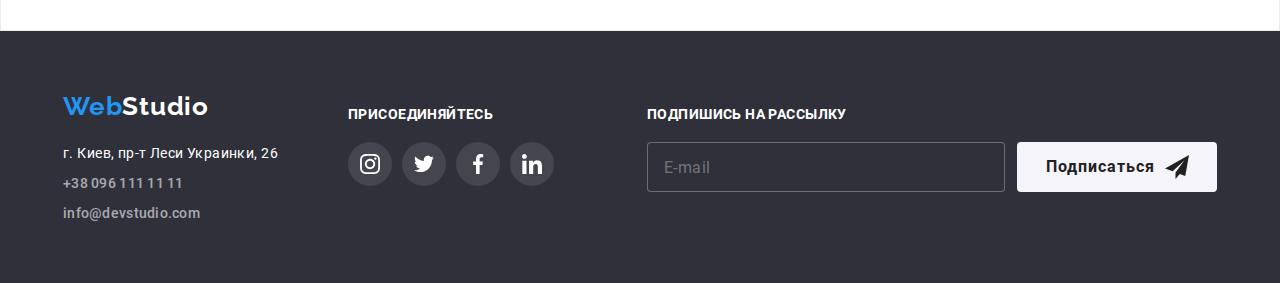
==== commit 17ca6ad9: "оверлей на маленьком экране" ====
--- a/portfolio.html
+++ b/portfolio.html
@@ -212,7 +212,6 @@
                       src="./img/img-portfolio/poster.jpg"
                       alt="New Orlean vs Golden Star"
                     />
-                    .
                   </picture>
 
                   <div class="box-overlay">
--- a/css/portfolio.min.css
+++ b/css/portfolio.min.css
@@ -1,2 +1,2 @@
-/*! normalize.css v8.0.1 | MIT License | github.com/necolas/normalize.css */html{line-height:1.15;-webkit-text-size-adjust:100%}body{margin:0}main{display:block}h1{font-size:2em;margin:0.67em 0}hr{box-sizing:content-box;height:0;overflow:visible}pre{font-family:monospace, monospace;font-size:1em}a{background-color:transparent}abbr[title]{border-bottom:none;text-decoration:underline;text-decoration:underline dotted}b,strong{font-weight:bolder}code,kbd,samp{font-family:monospace, monospace;font-size:1em}small{font-size:80%}sub,sup{font-size:75%;line-height:0;position:relative;vertical-align:baseline}sub{bottom:-0.25em}sup{top:-0.5em}img{border-style:none}button,input,optgroup,select,textarea{font-family:inherit;font-size:100%;line-height:1.15;margin:0}button,input{overflow:visible}button,select{text-transform:none}button,[type="button"],[type="reset"],[type="submit"]{-webkit-appearance:button}button::-moz-focus-inner,[type="button"]::-moz-focus-inner,[type="reset"]::-moz-focus-inner,[type="submit"]::-moz-focus-inner{border-style:none;padding:0}button:-moz-focusring,[type="button"]:-moz-focusring,[type="reset"]:-moz-focusring,[type="submit"]:-moz-focusring{outline:1px dotted ButtonText}fieldset{padding:0.35em 0.75em 0.625em}legend{box-sizing:border-box;color:inherit;display:table;max-width:100%;padding:0;white-space:normal}progress{vertical-align:baseline}textarea{overflow:auto}[type="checkbox"],[type="radio"]{box-sizing:border-box;padding:0}[type="number"]::-webkit-inner-spin-button,[type="number"]::-webkit-outer-spin-button{height:auto}[type="search"]{-webkit-appearance:textfield;outline-offset:-2px}[type="search"]::-webkit-search-decoration{-webkit-appearance:none}::-webkit-file-upload-button{-webkit-appearance:button;font:inherit}details{display:block}summary{display:list-item}template{display:none}[hidden]{display:none}@font-face{font-family:"Roboto";font-style:normal;font-weight:400;src:url("../fonts/roboto/roboto/roboto-v20-latin_cyrillic-regular.eot");src:local("Roboto"),local("Roboto-Regular"),url("../fonts/roboto/roboto-v20-latin_cyrillic-regular.eot?#iefix") format("embedded-opentype"),url("../fonts/roboto/roboto-v20-latin_cyrillic-regular.woff2") format("woff2"),url("../fonts/roboto/roboto-v20-latin_cyrillic-regular.woff") format("woff"),url("../fonts/roboto/roboto-v20-latin_cyrillic-regular.ttf") format("truetype"),url("../fonts/roboto/roboto-v20-latin_cyrillic-regular.svg#Roboto") format("svg")}@font-face{font-family:"Roboto";font-style:normal;font-weight:500;src:url("../fonts/roboto/roboto-v20-latin_cyrillic-500.eot");src:local("Roboto Medium"),local("Roboto-Medium"),url("../fonts/roboto/roboto-v20-latin_cyrillic-500.eot?#iefix") format("embedded-opentype"),url("../fonts/roboto/roboto-v20-latin_cyrillic-500.woff2") format("woff2"),url("../fonts/roboto/roboto-v20-latin_cyrillic-500.woff") format("woff"),url("../fonts/roboto/roboto-v20-latin_cyrillic-500.ttf") format("truetype"),url("../fonts/roboto/roboto-v20-latin_cyrillic-500.svg#Roboto") format("svg")}@font-face{font-family:"Roboto";font-style:normal;font-weight:700;src:url("../fonts/roboto/roboto-v20-latin_cyrillic-700.eot");src:local("Roboto Bold"),local("Roboto-Bold"),url("../fonts/roboto/roboto-v20-latin_cyrillic-700.eot?#iefix") format("embedded-opentype"),url("../fonts/roboto/roboto-v20-latin_cyrillic-700.woff2") format("woff2"),url("../fonts/roboto/roboto-v20-latin_cyrillic-700.woff") format("woff"),url("../fonts/roboto/roboto-v20-latin_cyrillic-700.ttf") format("truetype"),url("../fonts/roboto/roboto-v20-latin_cyrillic-700.svg#Roboto") format("svg")}@font-face{font-family:"Roboto";font-style:normal;font-weight:900;src:url("../fonts/roboto/roboto-v20-latin_cyrillic-900.eot");src:local("Roboto Black"),local("Roboto-Black"),url("../fonts/roboto/roboto-v20-latin_cyrillic-900.eot?#iefix") format("embedded-opentype"),url("../fonts/roboto/roboto-v20-latin_cyrillic-900.woff2") format("woff2"),url("../fonts/roboto/roboto-v20-latin_cyrillic-900.woff") format("woff"),url("../fonts/roboto/roboto-v20-latin_cyrillic-900.ttf") format("truetype"),url("../fonts/roboto/roboto-v20-latin_cyrillic-900.svg#Roboto") format("svg")}html{box-sizing:border-box}*,*::before,*::after{box-sizing:inherit}img{display:block;max-width:100%;height:auto}h1,h2,h3,p{margin-top:0}h1,h2{text-align:center}.container{padding-left:15px;padding-right:15px;margin-left:auto;margin-right:auto;margin-top:0;margin-bottom:0;border:1px solid teal}@media screen and (min-width: 480px){.container{width:480px}}@media screen and (min-width: 768px){.container{width:768px}}@media screen and (min-width: 1200px){.container{width:1200px}}body{max-width:100%;margin:auto}.text{color:#757575;font-family:"Roboto",sans-serif;font-style:normal;font-weight:400;font-size:14px;line-height:1.714;letter-spacing:0.03em;margin-bottom:0}.link{color:#757575;text-decoration:none;font-family:"Roboto",sans-serif;font-style:normal;font-weight:500;font-size:14px;line-height:1.17;letter-spacing:0.02em;transition:color 2250ms cubic-bezier(0.4, 0, 0.2, 1)}.link:hover,.link:focus{color:#2196f3;transition:color 2250ms cubic-bezier(0.4, 0, 0.2, 1)}.list{list-style:none;padding:0px;margin:0px}.section-title{margin-top:0px;margin-bottom:30px;font-family:"Roboto",sans-serif;font-style:normal;font-weight:700;font-size:28px;line-height:1.18;letter-spacing:0.03em;color:#212121}@media screen and (min-width: 1200px){.section-title{margin-bottom:50px;font-size:36px;line-height:1.17}}.btn{font-family:"Roboto",sans-serif;font-style:normal;font-weight:500;font-size:16px;line-height:1.62;letter-spacing:0.03em;padding:6px 22px;background-color:#f5f4fa;color:#212121;border-radius:4px;height:38px;border:none;transition:color 2250ms cubic-bezier(0.4, 0, 0.2, 1),background-color 2250ms cubic-bezier(0.4, 0, 0.2, 1),box-shadow 2250ms cubic-bezier(0.4, 0, 0.2, 1)}.btn:hover,.btn:focus{box-shadow:0px 3px 1px rgba(0,0,0,0.1),0px 1px 2px rgba(0,0,0,0.08),0px 2px 2px rgba(0,0,0,0.12);background-color:#2196f3;color:#fff;outline:none;transition:color 2250ms cubic-bezier(0.4, 0, 0.2, 1),background-color 2250ms cubic-bezier(0.4, 0, 0.2, 1),box-shadow 2250ms cubic-bezier(0.4, 0, 0.2, 1)}.header .container{display:flex;justify-content:space-between;align-items:center;height:60px}.main-nav{display:none;align-items:center;justify-content:space-between}.nav{display:flex;align-items:center;flex-grow:1;margin-left:80px}@media screen and (min-width: 768px){flex-grow:1}.site-nav{display:none;align-items:center}.site-nav .item{margin-right:50px}.site-nav .item:last-child{margin-right:0}.site-nav .link{display:flex;padding-bottom:28px;padding-top:28px}.auth-nav{display:none;align-items:center;margin-left:auto;font-size:12px;line-height:1.167}.phone-icon{width:10px;height:14px}.auth-item .link:hover .phone-icon,.auth-item .link:focus .phone-icon{fill:#2196f3;transition:fill 2250ms cubic-bezier(0.4, 0, 0.2, 1)}.envelope-icon{width:14px;height:10px}.auth-item .link:hover .envelope-icon,.auth-item .link:focus .envelope-icon{fill:#2196f3;transition:fill 2250ms cubic-bezier(0.4, 0, 0.2, 1)}.auth-nav .link{display:flex;align-items:center;font-size:12px;line-height:1.167}.menu-icon-svg{display:block;background-size:contain;fill:#212121;transition:fill 2250ms cubic-bezier(0.4, 0, 0.2, 1)}.menu-close-svg{display:block;background-size:contain;fill:#212121;transition:fill 2250ms cubic-bezier(0.4, 0, 0.2, 1)}.mobile-menu-btn .menu-close-svg{display:none}.hero{position:relative}.mobile-menu{display:none;position:absolute;left:0;top:0;padding-top:60px;padding-bottom:60px;width:100%;z-index:100;background-color:#fff;box-shadow:0px 4px 8px rgba(0,0,0,0.04),0px 2px 4px rgba(0,0,0,0.08),0px 1px 3px rgba(0,0,0,0.16)}.header{position:relative}.mobile-menu.is-open{display:block}.mobile-menu-btn.is-open .menu-close-svg{display:block}.mobile-menu-btn.is-open .menu-icon-svg{display:none}.mobile-menu-btn{display:none;width:40px;height:40px;margin:0;padding:0;border:none;background-color:transparent}.mobile-menu-btn:hover .menu-close-svg,.mobile-menu-btn:focus .menu-close-svg{fill:#2196f3;transition:fill 2250ms cubic-bezier(0.4, 0, 0.2, 1)}.mobile-menu-btn:hover .menu-icon-svg,.mobile-menu-btn:focus .menu-icon-svg{fill:#2196f3;transition:fill 2250ms cubic-bezier(0.4, 0, 0.2, 1)}@media screen and (max-width: 767px){.mobile-menu-btn{display:block}}.site-nav .link-nav.current{color:#2196f3}.icon-nav{display:inline-block;align-items:center;justify-content:center;margin-right:10px;fill:#757575;transition:fill 2250ms cubic-bezier(0.4, 0, 0.2, 1)}.envelope-icon-menu{width:16px;height:11px}.mobile-auth-item .link:hover .envelope-icon-menu,.mobile-auth-item .link:focus .envelope-icon-menu{fill:#2196f3;transition:fill 2250ms cubic-bezier(0.4, 0, 0.2, 1)}.phone-icon-menu{width:10px;height:15px}.mobile-auth-item .link:hover .phone-icon-menu,.mobile-auth-item .link:focus .phone-icon-menu{fill:#2196f3;transition:fill 2250ms cubic-bezier(0.4, 0, 0.2, 1)}.site-nav-mobile,.auth-nav-mobile{display:inline;text-align:center;transition:color 2250ms cubic-bezier(0.4, 0, 0.2, 1)}.site-nav-mobile .link-nav.current{color:#2196f3}.site-nav-mobile .link-nav:hover,.site-nav-mobile .link-nav:focus{color:#2196f3;transition:color 2250ms cubic-bezier(0.4, 0, 0.2, 1)}.mobile-nav{margin-bottom:60px}.mobile-nav .link{height:21px}.link-nav{position:relative;display:inline-flex}.link-nav::after{content:"";position:absolute;left:0;bottom:-8px;display:block;width:100%;height:4px;border-radius:2px;background-color:#2196f3;transform:scale(0);transition:transform 2250ms cubic-bezier(0.4, 0, 0.2, 1)}.link-nav:focus::after,.link-nav:hover::after{transform:scaleX(1)}.mobile-item .link{font-family:"Roboto",sans-serif;font-style:normal;font-weight:500;font-size:18px;line-height:1.167;letter-spacing:0.02em;color:#212121;transition:color 2250ms cubic-bezier(0.4, 0, 0.2, 1)}.mobile-auth-item .link{display:flex;align-items:center;justify-content:center;font-weight:500;font-size:18px;line-height:1.167;letter-spacing:0.02em;transition:color 2250ms cubic-bezier(0.4, 0, 0.2, 1)}.mobile-item:not(:last-child){margin-bottom:40px}.mobile-auth-item:not(:last-child){margin-bottom:16px}@media screen and (min-width: 768px){.header .container{height:80px}.site-nav .link-nav::after{bottom:0}.auth-nav{display:block}.auth-nav .auth-item+.auth-item{margin-top:10px}.main-nav{display:flex}.site-nav{display:flex}}@media screen and (min-width: 1200px){.main-nav{display:flex;align-items:center}.auth-nav{display:flex;align-content:center;margin-left:auto}.auth-nav .link{display:flex;padding-top:21px;padding-bottom:21px}.auth-nav .auth-item+.auth-item{margin-left:30px;margin-top:0}}.logo-style{display:block;font-family:"Raleway", sans-serif;font-style:normal;font-weight:700;font-size:24px;line-height:1.167;letter-spacing:0.03em;color:#212121;height:31px}@media screen and (min-width: 1200px){.logo-style{font-size:26px;line-height:1.19}}.logo-style.footer{color:#fff;margin-bottom:20px}.logo-accent.link{color:#2196f3;font-family:"Raleway", sans-serif;font-style:normal;font-weight:700;font-size:26px;line-height:1.19;letter-spacing:0.03em}.social-icons{display:flex;margin-left:auto;margin-right:auto;text-align:center;justify-content:center;margin-top:16px}.social-icons-link{display:flex;justify-content:center;align-items:center;width:44px;height:44px;background-color:#fff;border-radius:50%;transition:background-color 2250ms cubic-bezier(0.4, 0, 0.2, 1)}.social-icons-link:hover,.social-icons-link:focus{background-color:#2196f3;transition:background-color 2250ms cubic-bezier(0.4, 0, 0.2, 1)}.social-icons-svg{width:20px;height:20px;fill:#afb1b8;transition:fill 2250ms cubic-bezier(0.4, 0, 0.2, 1)}.social-icons-link:hover .social-icons-svg,.social-icons-link:focus .social-icons-svg{fill:#fff;transition:fill 2250ms cubic-bezier(0.4, 0, 0.2, 1)}.social-icons-item:not(:last-child){margin-right:10px}.adress{font-family:"Roboto",sans-serif;font-style:normal;font-weight:400;font-size:14px;line-height:1.71;letter-spacing:0.03em;height:81px;margin-bottom:60px}.adress-footer{color:#fff;margin-bottom:0;height:21px}.footer-css{font-family:"Roboto",sans-serif;font-style:normal;font-weight:400;font-size:14px;line-height:1.71;letter-spacing:0.03em;background-color:#2f303a}.footer-css .container{justify-content:center;padding-bottom:60px}@media screen and (max-width: 1199px){.footer-css .container{text-align:center}}.left-footer{padding-top:60px}.footer-adress{display:inline-block;margin-top:8px}.link-contact{color:rgba(255,255,255,0.6)}.contact-footer{margin-bottom:8px;height:21px}.contact-footer:last-child{margin-bottom:0}.icons-footer{background-color:rgba(255,255,255,0.1);transition:background-color 2250ms cubic-bezier(0.4, 0, 0.2, 1)}.footer-svg{fill:#fff}.social-net{margin-bottom:60px}.social-net .social-icons{display:flex;justify-content:center;align-items:center;margin-top:0;padding:0}.join{display:inline-block;font-family:"Roboto",sans-serif;font-style:normal;font-weight:700;font-size:14px;line-height:1.143;letter-spacing:0.03em;text-transform:uppercase;color:#fff;height:16px;margin-bottom:20px}.subscribe-form{padding:0}.mailing-input{display:inline-block;font-family:"Roboto",sans-serif;font-style:normal;font-weight:400;font-size:16px;line-height:1.25;width:100%;max-width:450px;height:50px;align-items:center;letter-spacing:0.03em;background-color:#2f303a;color:rgba(255,255,255,0.6);border-radius:4px;border:1px solid rgba(255,255,255,0.3);padding-left:16px;padding-right:0;padding-top:0;padding-bottom:0;margin-bottom:20px;outline:none;transition:border-color 2250ms cubic-bezier(0.4, 0, 0.2, 1)}.mailing-input:focus,.mailing-input:not(:placeholder-shown){border-color:#2196f3;transition:border-color 2250ms cubic-bezier(0.4, 0, 0.2, 1)}.mailing-btn{position:relative;font-family:"Roboto",sans-serif;font-style:normal;font-weight:700;font-size:16px;line-height:1.875;text-align:center;letter-spacing:0.06em;padding:10px 32px;background-color:#f5f4fa;color:#212121;border-radius:4px;border-width:0;width:200px;height:50px;padding-left:29px;padding-right:62px;padding-top:10px;padding-bottom:10px;transition:background-color 2250ms cubic-bezier(0.4, 0, 0.2, 1),color 2250ms cubic-bezier(0.4, 0, 0.2, 1),box-shadow 2250ms cubic-bezier(0.4, 0, 0.2, 1)}.mailing-btn:hover,.mailing-btn:focus{background-color:#2196f3;color:#fff;outline:none;box-shadow:0px 4px 4px rgba(0,0,0,0.15);transition:background-color 2250ms cubic-bezier(0.4, 0, 0.2, 1),color 2250ms cubic-bezier(0.4, 0, 0.2, 1),box-shadow 2250ms cubic-bezier(0.4, 0, 0.2, 1)}.mailing-btn:hover .send-icon,.mailing-btn:focus .send-icon{fill:#fff;transition:fill 2250ms cubic-bezier(0.4, 0, 0.2, 1)}.send-icon{position:absolute;right:28px;bottom:13px;width:24px;height:24px;fill:#212121;transition:fill 2250ms cubic-bezier(0.4, 0, 0.2, 1)}@media screen and (max-width: 1199px){.footer-tablet{text-align:center}}@media screen and (min-width: 768px){.footer-tablet{display:flex;justify-content:center}.social-net{margin-left:165px;padding-top:65px}.subscribe-form{display:flex;flex-direction:column;align-items:center}}@media screen and (min-width: 1200px){.footer-css .container{display:flex}.footer-adress{margin-top:9px}.contact-footer{margin-bottom:9px}.adress{margin-bottom:0}.social-net{margin-left:70px;padding-top:72px;margin-bottom:0}.mailing-btn{margin-left:12px}.subscribe{margin-left:93px;margin-right:0;padding-top:72px}.mailing-input{width:358px;margin-bottom:0}.subscribe-form{flex-direction:row;justify-content:center;align-items:center;text-align:center}}.list-nav{display:inline-block;display:flex;flex-wrap:wrap;text-align:center}.btn-portfolio{margin-right:8px;margin-bottom:15px;transition:color 2250ms cubic-bezier(0.4, 0, 0.2, 1),background-color 2250ms cubic-bezier(0.4, 0, 0.2, 1)}.btn-portfolio:last-child{margin-right:0}.btn-portfolio:nth-last-child(-n+2){margin-bottom:0}@media (max-width: 767px){.btn-portfolio:nth-last-child(-n+2){margin-bottom:0}}@media screen and (min-width: 768px){.list-nav{justify-content:center}.btn-portfolio{margin-bottom:0}}.portfolio{border:1px solid #ececec}.portfolio .container{padding-top:60px;padding-bottom:60px}.project{display:block;text-decoration:none}.project:hover,.project:focus{transition:box-shadow 2250ms cubic-bezier(0.4, 0, 0.2, 1);box-shadow:0px 1px 1px rgba(0,0,0,0.12),0px 4px 4px rgba(0,0,0,0.06),1px 4px 6px rgba(0,0,0,0.16)}.description{padding-left:24px;padding-top:20px;padding-bottom:20px;text-align:left}.project-title{display:flex;font-family:"Roboto",sans-serif;font-style:normal;font-weight:700;font-size:18px;line-height:2;letter-spacing:0.06em;color:#212121;margin-bottom:0}.project-description{font-family:"Roboto",sans-serif;font-style:normal;font-weight:400;font-size:16px;line-height:1.87;letter-spacing:0.03em;color:#757575;height:30px;margin-bottom:0;margin-top:4px}.flex-container{margin-top:40px}.box{margin-bottom:30px;margin-right:0;background:#ffffff;width:100%;max-width:450px;text-align:center;padding-bottom:0;border:1px solid #eeeeee}.box:last-child{margin-bottom:0}.box-thumb{position:relative;display:flex;overflow:hidden;height:294px}@media screen and (min-width: 768px){.flex-container{display:flex;flex-wrap:wrap;margin-top:30px;justify-content:space-between}.box{max-width:354px}}@media screen and (max-width: 1199px) and (min-width: 768px){.project-title{max-width:306px}.box:nth-child(1){margin-bottom:66px}}@media screen and (min-width: 1200px){.portfolio .container{padding-top:94px;padding-bottom:94px}.flex-container{margin-top:50px}.box{max-width:370px}.box:nth-last-child(-n+3){margin-bottom:0}}.box-overlay{position:absolute;top:0;left:0;width:100%;height:100%;background-color:#2196f3;opacity:0.5;transform:translateY(100%);transition:transform 2250ms cubic-bezier(0.4, 0, 0.2, 1)}.project:hover .box-overlay,.project:focus .box-overlay{opacity:0.9;transform:translateY(0)}.article-portfolio{position:absolute;left:50%;top:50%;transform:translate(-50%, -50%);opacity:0;display:inline-block;width:322px;height:168px;text-align:left;justify-content:center;font-family:"Roboto",sans-serif;font-style:normal;font-weight:normal;font-size:18px;line-height:1.56;letter-spacing:0.03em;color:#fff;transition:opacity 2250ms cubic-bezier(0.4, 0, 0.2, 1)}.project:hover .article-portfolio,.project:focus .article-portfolio{opacity:1;transition:opacity 2250ms cubic-bezier(0.4, 0, 0.2, 1)}
+/*! normalize.css v8.0.1 | MIT License | github.com/necolas/normalize.css */html{line-height:1.15;-webkit-text-size-adjust:100%}body{margin:0}main{display:block}h1{font-size:2em;margin:0.67em 0}hr{box-sizing:content-box;height:0;overflow:visible}pre{font-family:monospace, monospace;font-size:1em}a{background-color:transparent}abbr[title]{border-bottom:none;text-decoration:underline;text-decoration:underline dotted}b,strong{font-weight:bolder}code,kbd,samp{font-family:monospace, monospace;font-size:1em}small{font-size:80%}sub,sup{font-size:75%;line-height:0;position:relative;vertical-align:baseline}sub{bottom:-0.25em}sup{top:-0.5em}img{border-style:none}button,input,optgroup,select,textarea{font-family:inherit;font-size:100%;line-height:1.15;margin:0}button,input{overflow:visible}button,select{text-transform:none}button,[type="button"],[type="reset"],[type="submit"]{-webkit-appearance:button}button::-moz-focus-inner,[type="button"]::-moz-focus-inner,[type="reset"]::-moz-focus-inner,[type="submit"]::-moz-focus-inner{border-style:none;padding:0}button:-moz-focusring,[type="button"]:-moz-focusring,[type="reset"]:-moz-focusring,[type="submit"]:-moz-focusring{outline:1px dotted ButtonText}fieldset{padding:0.35em 0.75em 0.625em}legend{box-sizing:border-box;color:inherit;display:table;max-width:100%;padding:0;white-space:normal}progress{vertical-align:baseline}textarea{overflow:auto}[type="checkbox"],[type="radio"]{box-sizing:border-box;padding:0}[type="number"]::-webkit-inner-spin-button,[type="number"]::-webkit-outer-spin-button{height:auto}[type="search"]{-webkit-appearance:textfield;outline-offset:-2px}[type="search"]::-webkit-search-decoration{-webkit-appearance:none}::-webkit-file-upload-button{-webkit-appearance:button;font:inherit}details{display:block}summary{display:list-item}template{display:none}[hidden]{display:none}@font-face{font-family:"Roboto";font-style:normal;font-weight:400;src:url("../fonts/roboto/roboto/roboto-v20-latin_cyrillic-regular.eot");src:local("Roboto"),local("Roboto-Regular"),url("../fonts/roboto/roboto-v20-latin_cyrillic-regular.eot?#iefix") format("embedded-opentype"),url("../fonts/roboto/roboto-v20-latin_cyrillic-regular.woff2") format("woff2"),url("../fonts/roboto/roboto-v20-latin_cyrillic-regular.woff") format("woff"),url("../fonts/roboto/roboto-v20-latin_cyrillic-regular.ttf") format("truetype"),url("../fonts/roboto/roboto-v20-latin_cyrillic-regular.svg#Roboto") format("svg")}@font-face{font-family:"Roboto";font-style:normal;font-weight:500;src:url("../fonts/roboto/roboto-v20-latin_cyrillic-500.eot");src:local("Roboto Medium"),local("Roboto-Medium"),url("../fonts/roboto/roboto-v20-latin_cyrillic-500.eot?#iefix") format("embedded-opentype"),url("../fonts/roboto/roboto-v20-latin_cyrillic-500.woff2") format("woff2"),url("../fonts/roboto/roboto-v20-latin_cyrillic-500.woff") format("woff"),url("../fonts/roboto/roboto-v20-latin_cyrillic-500.ttf") format("truetype"),url("../fonts/roboto/roboto-v20-latin_cyrillic-500.svg#Roboto") format("svg")}@font-face{font-family:"Roboto";font-style:normal;font-weight:700;src:url("../fonts/roboto/roboto-v20-latin_cyrillic-700.eot");src:local("Roboto Bold"),local("Roboto-Bold"),url("../fonts/roboto/roboto-v20-latin_cyrillic-700.eot?#iefix") format("embedded-opentype"),url("../fonts/roboto/roboto-v20-latin_cyrillic-700.woff2") format("woff2"),url("../fonts/roboto/roboto-v20-latin_cyrillic-700.woff") format("woff"),url("../fonts/roboto/roboto-v20-latin_cyrillic-700.ttf") format("truetype"),url("../fonts/roboto/roboto-v20-latin_cyrillic-700.svg#Roboto") format("svg")}@font-face{font-family:"Roboto";font-style:normal;font-weight:900;src:url("../fonts/roboto/roboto-v20-latin_cyrillic-900.eot");src:local("Roboto Black"),local("Roboto-Black"),url("../fonts/roboto/roboto-v20-latin_cyrillic-900.eot?#iefix") format("embedded-opentype"),url("../fonts/roboto/roboto-v20-latin_cyrillic-900.woff2") format("woff2"),url("../fonts/roboto/roboto-v20-latin_cyrillic-900.woff") format("woff"),url("../fonts/roboto/roboto-v20-latin_cyrillic-900.ttf") format("truetype"),url("../fonts/roboto/roboto-v20-latin_cyrillic-900.svg#Roboto") format("svg")}html{box-sizing:border-box}*,*::before,*::after{box-sizing:inherit}img{display:block;max-width:100%;height:auto}h1,h2,h3,p{margin-top:0}h1,h2{text-align:center}.container{padding-left:15px;padding-right:15px;margin-left:auto;margin-right:auto;margin-top:0;margin-bottom:0}@media screen and (min-width: 480px){.container{width:480px}}@media screen and (min-width: 768px){.container{width:768px}}@media screen and (min-width: 1200px){.container{width:1200px}}body{max-width:100%;margin:auto}.text{color:#757575;font-family:"Roboto",sans-serif;font-style:normal;font-weight:400;font-size:14px;line-height:1.714;letter-spacing:0.03em;margin-bottom:0}.link{color:#757575;text-decoration:none;font-family:"Roboto",sans-serif;font-style:normal;font-weight:500;font-size:14px;line-height:1.17;letter-spacing:0.02em;transition:color 2250ms cubic-bezier(0.4, 0, 0.2, 1)}.link:hover,.link:focus{color:#2196f3;transition:color 2250ms cubic-bezier(0.4, 0, 0.2, 1)}.list{list-style:none;padding:0px;margin:0px}.section-title{margin-top:0px;margin-bottom:30px;font-family:"Roboto",sans-serif;font-style:normal;font-weight:700;font-size:28px;line-height:1.18;letter-spacing:0.03em;color:#212121}@media screen and (min-width: 1200px){.section-title{margin-bottom:50px;font-size:36px;line-height:1.17}}.btn{font-family:"Roboto",sans-serif;font-style:normal;font-weight:500;font-size:16px;line-height:1.62;letter-spacing:0.03em;padding:6px 22px;background-color:#f5f4fa;color:#212121;border-radius:4px;height:38px;border:none;transition:color 2250ms cubic-bezier(0.4, 0, 0.2, 1),background-color 2250ms cubic-bezier(0.4, 0, 0.2, 1),box-shadow 2250ms cubic-bezier(0.4, 0, 0.2, 1)}.btn:hover,.btn:focus{box-shadow:0px 3px 1px rgba(0,0,0,0.1),0px 1px 2px rgba(0,0,0,0.08),0px 2px 2px rgba(0,0,0,0.12);background-color:#2196f3;color:#fff;outline:none;transition:color 2250ms cubic-bezier(0.4, 0, 0.2, 1),background-color 2250ms cubic-bezier(0.4, 0, 0.2, 1),box-shadow 2250ms cubic-bezier(0.4, 0, 0.2, 1)}.header .container{display:flex;justify-content:space-between;align-items:center;height:60px}.main-nav{display:none;align-items:center;justify-content:space-between}.nav{display:flex;align-items:center;flex-grow:1;margin-left:80px}@media screen and (min-width: 768px){flex-grow:1}.site-nav{display:none;align-items:center}.site-nav .item{margin-right:50px}.site-nav .item:last-child{margin-right:0}.site-nav .link{display:flex;padding-bottom:28px;padding-top:28px}.auth-nav{display:none;align-items:center;margin-left:auto;font-size:12px;line-height:1.167}.phone-icon{width:10px;height:14px}.auth-item .link:hover .phone-icon,.auth-item .link:focus .phone-icon{fill:#2196f3;transition:fill 2250ms cubic-bezier(0.4, 0, 0.2, 1)}.envelope-icon{width:14px;height:10px}.auth-item .link:hover .envelope-icon,.auth-item .link:focus .envelope-icon{fill:#2196f3;transition:fill 2250ms cubic-bezier(0.4, 0, 0.2, 1)}.auth-nav .link{display:flex;align-items:center;font-size:12px;line-height:1.167}.menu-icon-svg{display:block;background-size:contain;fill:#212121;transition:fill 2250ms cubic-bezier(0.4, 0, 0.2, 1)}.menu-close-svg{display:block;background-size:contain;fill:#212121;transition:fill 2250ms cubic-bezier(0.4, 0, 0.2, 1)}.mobile-menu-btn .menu-close-svg{display:none}.hero{position:relative}.mobile-menu{display:none;position:absolute;left:0;top:0;padding-top:60px;padding-bottom:60px;width:100%;z-index:100;background-color:#fff;box-shadow:0px 4px 8px rgba(0,0,0,0.04),0px 2px 4px rgba(0,0,0,0.08),0px 1px 3px rgba(0,0,0,0.16)}.header{position:relative}.mobile-menu.is-open{display:block}.mobile-menu-btn.is-open .menu-close-svg{display:block}.mobile-menu-btn.is-open .menu-icon-svg{display:none}.mobile-menu-btn{display:none;width:40px;height:40px;margin:0;padding:0;border:none;background-color:transparent}.mobile-menu-btn:hover .menu-close-svg,.mobile-menu-btn:focus .menu-close-svg{fill:#2196f3;transition:fill 2250ms cubic-bezier(0.4, 0, 0.2, 1)}.mobile-menu-btn:hover .menu-icon-svg,.mobile-menu-btn:focus .menu-icon-svg{fill:#2196f3;transition:fill 2250ms cubic-bezier(0.4, 0, 0.2, 1)}@media screen and (max-width: 767px){.mobile-menu-btn{display:block}}.site-nav .link-nav.current{color:#2196f3}.icon-nav{display:inline-block;align-items:center;justify-content:center;margin-right:10px;fill:#757575;transition:fill 2250ms cubic-bezier(0.4, 0, 0.2, 1)}.envelope-icon-menu{width:16px;height:11px}.mobile-auth-item .link:hover .envelope-icon-menu,.mobile-auth-item .link:focus .envelope-icon-menu{fill:#2196f3;transition:fill 2250ms cubic-bezier(0.4, 0, 0.2, 1)}.phone-icon-menu{width:10px;height:15px}.mobile-auth-item .link:hover .phone-icon-menu,.mobile-auth-item .link:focus .phone-icon-menu{fill:#2196f3;transition:fill 2250ms cubic-bezier(0.4, 0, 0.2, 1)}.site-nav-mobile,.auth-nav-mobile{display:inline;text-align:center;transition:color 2250ms cubic-bezier(0.4, 0, 0.2, 1)}.site-nav-mobile .link-nav.current{color:#2196f3}.site-nav-mobile .link-nav:hover,.site-nav-mobile .link-nav:focus{color:#2196f3;transition:color 2250ms cubic-bezier(0.4, 0, 0.2, 1)}.mobile-nav{margin-bottom:60px}.mobile-nav .link{height:21px}.link-nav{position:relative;display:inline-flex}.link-nav::after{content:"";position:absolute;left:0;bottom:-8px;display:block;width:100%;height:4px;border-radius:2px;background-color:#2196f3;transform:scale(0);transition:transform 2250ms cubic-bezier(0.4, 0, 0.2, 1)}.link-nav:focus::after,.link-nav:hover::after{transform:scaleX(1)}.mobile-item .link{font-family:"Roboto",sans-serif;font-style:normal;font-weight:500;font-size:18px;line-height:1.167;letter-spacing:0.02em;color:#212121;transition:color 2250ms cubic-bezier(0.4, 0, 0.2, 1)}.mobile-auth-item .link{display:flex;align-items:center;justify-content:center;font-weight:500;font-size:18px;line-height:1.167;letter-spacing:0.02em;transition:color 2250ms cubic-bezier(0.4, 0, 0.2, 1)}.mobile-item:not(:last-child){margin-bottom:40px}.mobile-auth-item:not(:last-child){margin-bottom:16px}@media screen and (min-width: 768px){.header .container{height:80px}.site-nav .link-nav::after{bottom:0}.auth-nav{display:block}.auth-nav .auth-item+.auth-item{margin-top:10px}.main-nav{display:flex}.site-nav{display:flex}}@media screen and (min-width: 1200px){.main-nav{display:flex;align-items:center}.auth-nav{display:flex;align-content:center;margin-left:auto}.auth-nav .link{display:flex;padding-top:21px;padding-bottom:21px}.auth-nav .auth-item+.auth-item{margin-left:30px;margin-top:0}}.logo-style{display:block;font-family:"Raleway", sans-serif;font-style:normal;font-weight:700;font-size:24px;line-height:1.167;letter-spacing:0.03em;color:#212121;height:31px}@media screen and (min-width: 1200px){.logo-style{font-size:26px;line-height:1.19}}.logo-style.footer{color:#fff;margin-bottom:20px}.logo-accent.link{color:#2196f3;font-family:"Raleway", sans-serif;font-style:normal;font-weight:700;font-size:26px;line-height:1.19;letter-spacing:0.03em}.social-icons{display:flex;margin-left:auto;margin-right:auto;text-align:center;justify-content:center;margin-top:16px}.social-icons-link{display:flex;justify-content:center;align-items:center;width:44px;height:44px;background-color:#fff;border-radius:50%;transition:background-color 2250ms cubic-bezier(0.4, 0, 0.2, 1)}.social-icons-link:hover,.social-icons-link:focus{background-color:#2196f3;transition:background-color 2250ms cubic-bezier(0.4, 0, 0.2, 1)}.social-icons-svg{width:20px;height:20px;fill:#afb1b8;transition:fill 2250ms cubic-bezier(0.4, 0, 0.2, 1)}.social-icons-link:hover .social-icons-svg,.social-icons-link:focus .social-icons-svg{fill:#fff;transition:fill 2250ms cubic-bezier(0.4, 0, 0.2, 1)}.social-icons-item:not(:last-child){margin-right:10px}.adress{font-family:"Roboto",sans-serif;font-style:normal;font-weight:400;font-size:14px;line-height:1.71;letter-spacing:0.03em;height:81px;margin-bottom:60px}.adress-footer{color:#fff;margin-bottom:0;height:21px}.footer-css{font-family:"Roboto",sans-serif;font-style:normal;font-weight:400;font-size:14px;line-height:1.71;letter-spacing:0.03em;background-color:#2f303a}.footer-css .container{justify-content:center;padding-bottom:60px}@media screen and (max-width: 1199px){.footer-css .container{text-align:center}}.left-footer{padding-top:60px}.footer-adress{display:inline-block;margin-top:8px}.link-contact{color:rgba(255,255,255,0.6)}.contact-footer{margin-bottom:8px;height:21px}.contact-footer:last-child{margin-bottom:0}.icons-footer{background-color:rgba(255,255,255,0.1);transition:background-color 2250ms cubic-bezier(0.4, 0, 0.2, 1)}.footer-svg{fill:#fff}.social-net{margin-bottom:60px}.social-net .social-icons{display:flex;justify-content:center;align-items:center;margin-top:0;padding:0}.join{display:inline-block;font-family:"Roboto",sans-serif;font-style:normal;font-weight:700;font-size:14px;line-height:1.143;letter-spacing:0.03em;text-transform:uppercase;color:#fff;height:16px;margin-bottom:20px}.subscribe-form{padding:0}.mailing-input{display:inline-block;font-family:"Roboto",sans-serif;font-style:normal;font-weight:400;font-size:16px;line-height:1.25;width:100%;max-width:450px;height:50px;align-items:center;letter-spacing:0.03em;background-color:#2f303a;color:rgba(255,255,255,0.6);border-radius:4px;border:1px solid rgba(255,255,255,0.3);padding-left:16px;padding-right:0;padding-top:0;padding-bottom:0;margin-bottom:20px;outline:none;transition:border-color 2250ms cubic-bezier(0.4, 0, 0.2, 1)}.mailing-input:focus,.mailing-input:not(:placeholder-shown){border-color:#2196f3;transition:border-color 2250ms cubic-bezier(0.4, 0, 0.2, 1)}.mailing-btn{position:relative;font-family:"Roboto",sans-serif;font-style:normal;font-weight:700;font-size:16px;line-height:1.875;text-align:center;letter-spacing:0.06em;padding:10px 32px;background-color:#f5f4fa;color:#212121;border-radius:4px;border-width:0;width:200px;height:50px;padding-left:29px;padding-right:62px;padding-top:10px;padding-bottom:10px;transition:background-color 2250ms cubic-bezier(0.4, 0, 0.2, 1),color 2250ms cubic-bezier(0.4, 0, 0.2, 1),box-shadow 2250ms cubic-bezier(0.4, 0, 0.2, 1)}.mailing-btn:hover,.mailing-btn:focus{background-color:#2196f3;color:#fff;outline:none;box-shadow:0px 4px 4px rgba(0,0,0,0.15);transition:background-color 2250ms cubic-bezier(0.4, 0, 0.2, 1),color 2250ms cubic-bezier(0.4, 0, 0.2, 1),box-shadow 2250ms cubic-bezier(0.4, 0, 0.2, 1)}.mailing-btn:hover .send-icon,.mailing-btn:focus .send-icon{fill:#fff;transition:fill 2250ms cubic-bezier(0.4, 0, 0.2, 1)}.send-icon{position:absolute;right:28px;bottom:13px;width:24px;height:24px;fill:#212121;transition:fill 2250ms cubic-bezier(0.4, 0, 0.2, 1)}@media screen and (max-width: 1199px){.footer-tablet{text-align:center}}@media screen and (min-width: 768px){.footer-tablet{display:flex;justify-content:center}.social-net{margin-left:165px;padding-top:65px}.subscribe-form{display:flex;flex-direction:column;align-items:center}}@media screen and (min-width: 1200px){.footer-css .container{display:flex}.footer-adress{margin-top:9px}.contact-footer{margin-bottom:9px}.adress{margin-bottom:0}.social-net{margin-left:70px;padding-top:72px;margin-bottom:0}.mailing-btn{margin-left:12px}.subscribe{margin-left:93px;margin-right:0;padding-top:72px}.mailing-input{width:358px;margin-bottom:0}.subscribe-form{flex-direction:row;justify-content:center;align-items:center;text-align:center}}.list-nav{display:inline-block;display:flex;flex-wrap:wrap;text-align:center}.btn-portfolio{margin-right:8px;margin-bottom:15px;transition:color 2250ms cubic-bezier(0.4, 0, 0.2, 1),background-color 2250ms cubic-bezier(0.4, 0, 0.2, 1)}.btn-portfolio:last-child{margin-right:0}.btn-portfolio:nth-last-child(-n+2){margin-bottom:0}@media (max-width: 767px){.btn-portfolio:nth-last-child(-n+2){margin-bottom:0}}@media screen and (min-width: 768px){.list-nav{justify-content:center}.btn-portfolio{margin-bottom:0}}.portfolio{border:1px solid #ececec}.portfolio .container{padding-top:60px;padding-bottom:60px}.project{display:block;text-decoration:none}.project:hover,.project:focus{transition:box-shadow 2250ms cubic-bezier(0.4, 0, 0.2, 1);box-shadow:0px 1px 1px rgba(0,0,0,0.12),0px 4px 4px rgba(0,0,0,0.06),1px 4px 6px rgba(0,0,0,0.16)}.description{padding-left:24px;padding-top:20px;padding-bottom:20px;text-align:left}.project-title{display:flex;font-family:"Roboto",sans-serif;font-style:normal;font-weight:700;font-size:18px;line-height:2;letter-spacing:0.06em;color:#212121;margin-bottom:0}.project-description{font-family:"Roboto",sans-serif;font-style:normal;font-weight:400;font-size:16px;line-height:1.87;letter-spacing:0.03em;color:#757575;height:30px;margin-bottom:0;margin-top:4px}.flex-container{margin-top:40px}.box{margin-bottom:30px;margin-right:0;background:#ffffff;width:100%;max-width:450px;text-align:center;padding-bottom:0;border:1px solid #eeeeee}.box:last-child{margin-bottom:0}.box-thumb{position:relative;display:flex;overflow:hidden}@media screen and (min-width: 768px){.flex-container{display:flex;flex-wrap:wrap;margin-top:30px;justify-content:space-between}.box{max-width:354px}}@media screen and (max-width: 1199px) and (min-width: 768px){.project-title{max-width:306px}.box:nth-child(1){margin-bottom:66px}}@media screen and (min-width: 1200px){.portfolio .container{padding-top:94px;padding-bottom:94px}.flex-container{margin-top:50px}.box{max-width:370px}.box:nth-last-child(-n+3){margin-bottom:0}}.box-overlay{position:absolute;top:0;left:0;width:100%;height:100%;background-color:#2196f3;opacity:0.5;transform:translateY(100%);transition:transform 2250ms cubic-bezier(0.4, 0, 0.2, 1)}.project:hover .box-overlay,.project:focus .box-overlay{opacity:0.9;transform:translateY(0)}.article-portfolio{position:absolute;left:50%;top:50%;transform:translate(-50%, -50%);opacity:0;display:inline-block;width:100%;height:168px;text-align:left;font-family:"Roboto",sans-serif;font-style:normal;font-weight:normal;font-size:18px;line-height:1.56;letter-spacing:0.03em;color:#fff;overflow-y:scroll;transition:opacity 2250ms cubic-bezier(0.4, 0, 0.2, 1)}.project:hover .article-portfolio,.project:focus .article-portfolio{opacity:1;transition:opacity 2250ms cubic-bezier(0.4, 0, 0.2, 1)}
 /*# sourceMappingURL=portfolio.min.css.map */